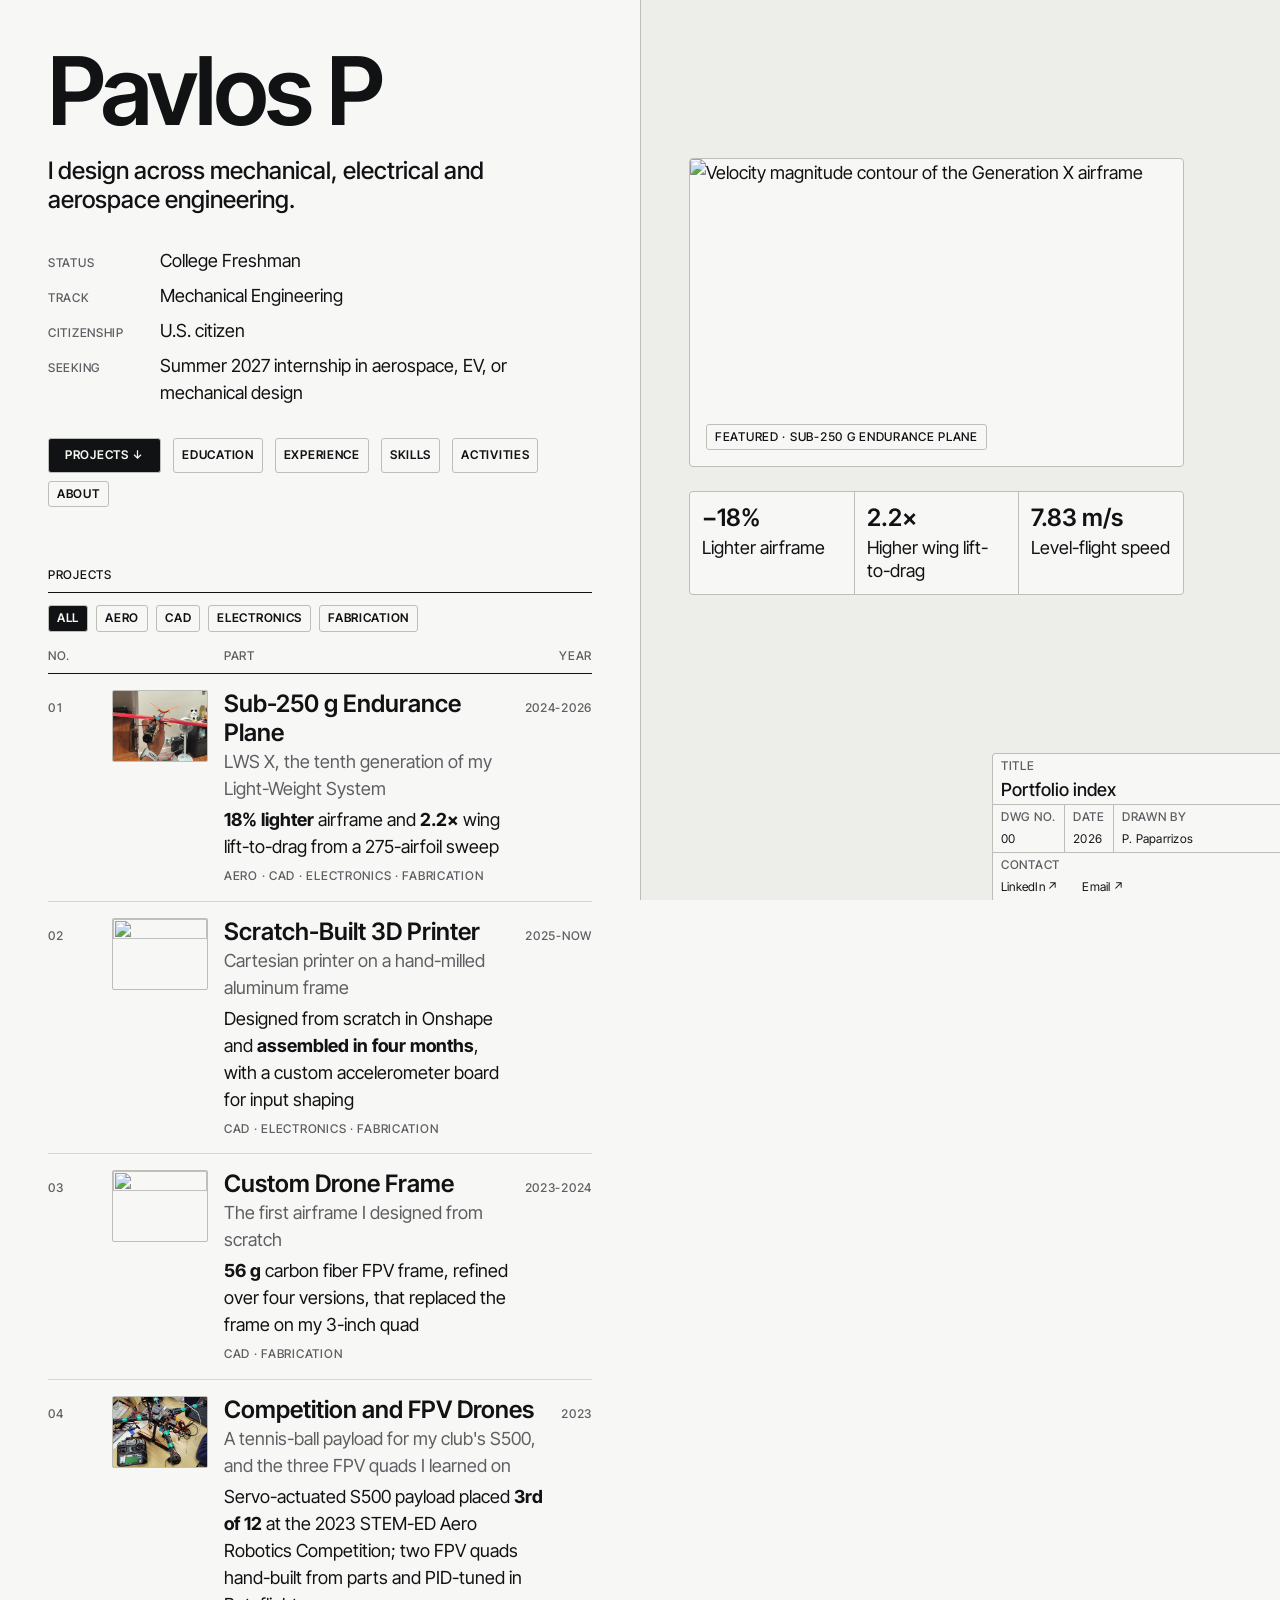
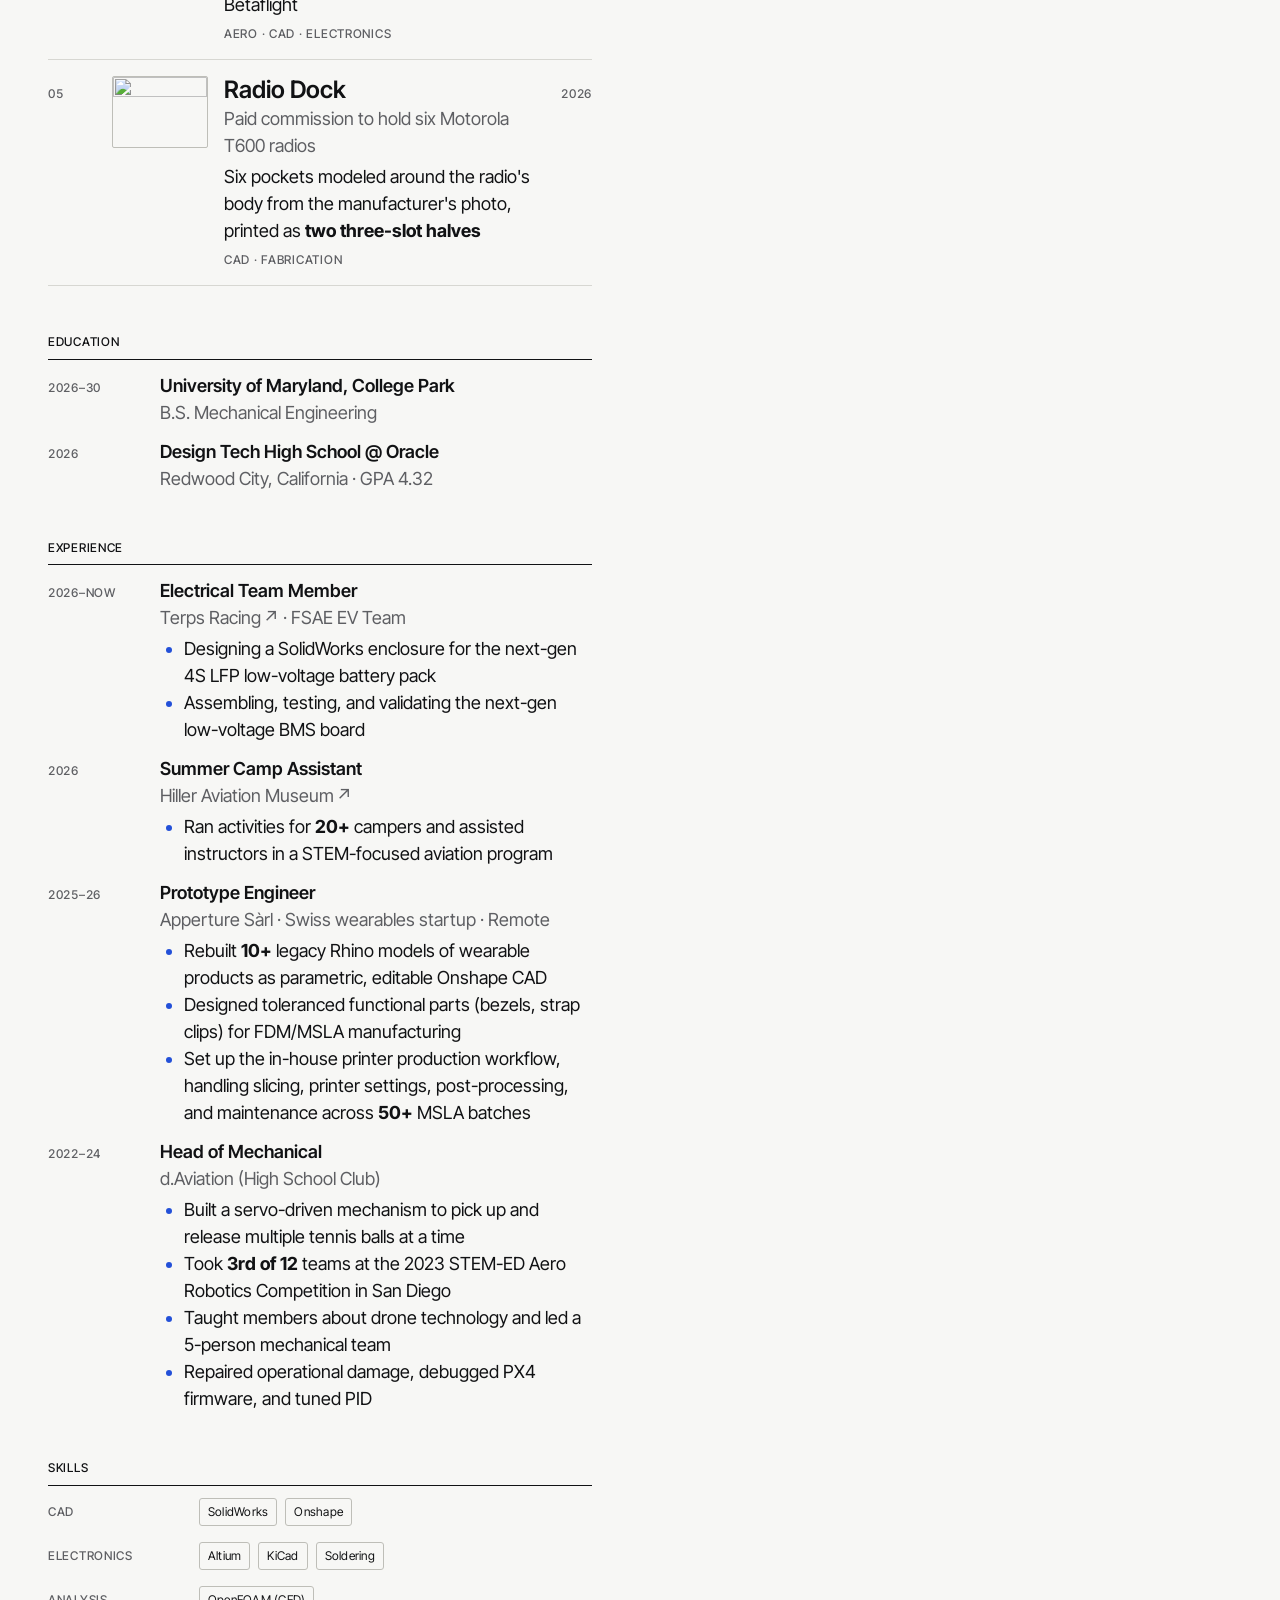
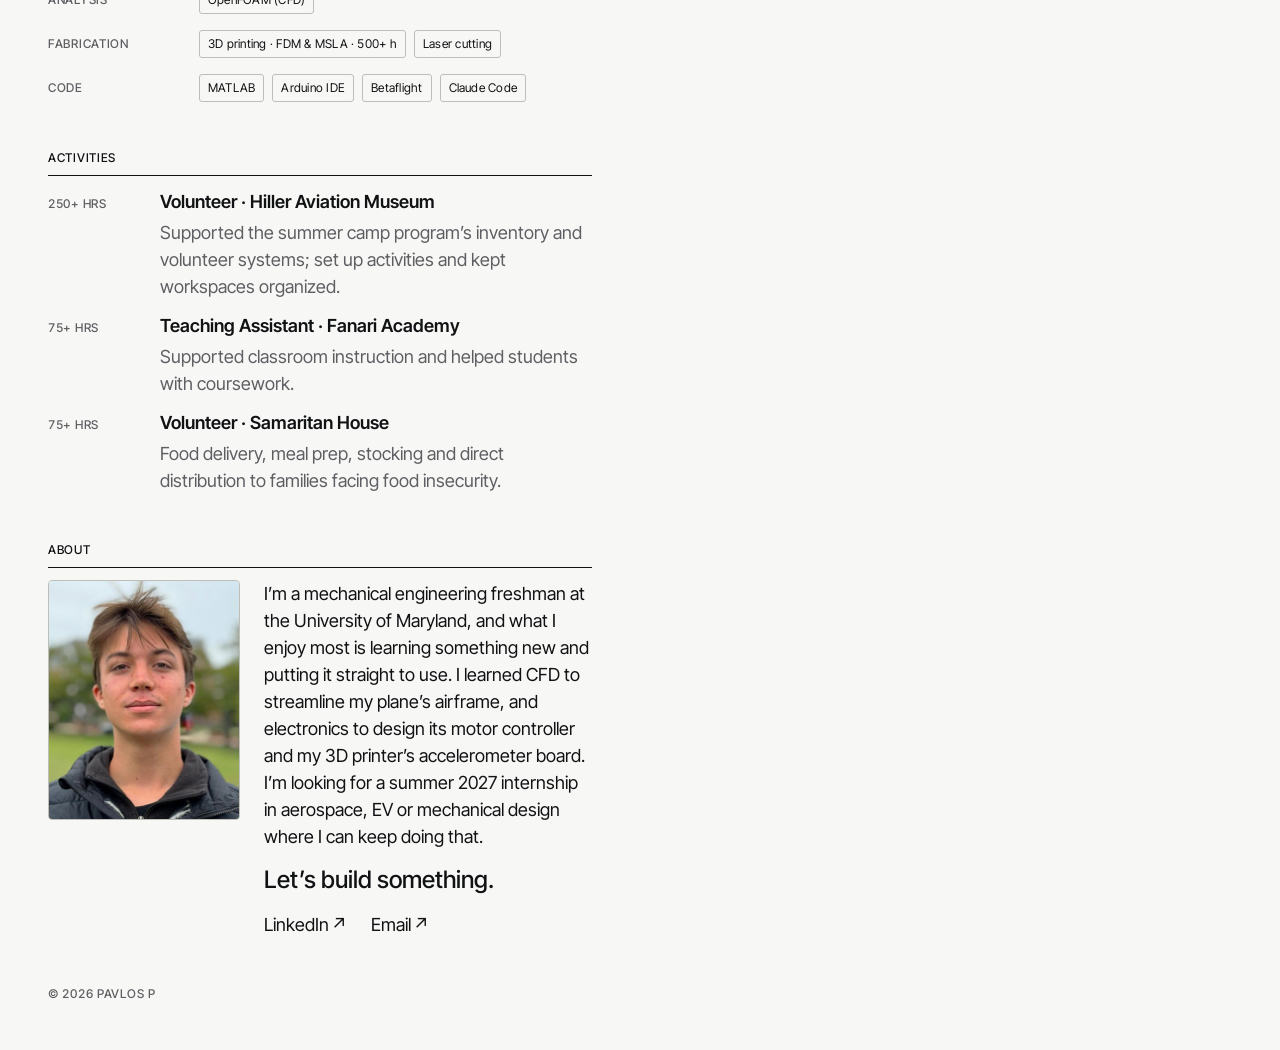
==== index.html @ 85962362 "Visual update" ====
﻿<!DOCTYPE html>
<html lang="en">
<head>
    <meta charset="UTF-8">
    <meta name="viewport" content="width=device-width, initial-scale=1.0">
    <title>Pavlos P</title>
    <meta name="description" content="Pavlos P, mechanical engineering student: I design across mechanical, electrical and aerospace engineering, from planes and drones to a 3D printer and the circuit boards that run them.">

    <link rel="preconnect" href="https://fonts.googleapis.com">
    <link rel="preconnect" href="https://fonts.gstatic.com" crossorigin>
    <link rel="stylesheet" href="https://fonts.googleapis.com/css2?family=Inter+Tight:ital,wght@0,400..700;1,400..700&display=swap">
    <link rel="stylesheet" href="style.css">
</head>
<body>
    <div id="home-view" class="sheet">
        <div class="sheet-left">
            <header class="intro">
                <h1 class="title title-display name">Pavlos P</h1>
                <p class="title title-md lede">I design across mechanical, electrical and aerospace engineering.</p>
                <dl class="kv bio">
                    <dt class="mono">Status</dt><dd>College Freshman</dd>
                    <dt class="mono">Track</dt><dd>Mechanical Engineering</dd>
                    <dt class="mono">Citizenship</dt><dd>U.S. citizen</dd>
                    <dt class="mono">Seeking</dt><dd>Summer 2027 internship in aerospace, EV, or mechanical design</dd>                </dl>
            </header>

            <nav class="jump" id="jump" aria-label="Résumé sections">
                <button type="button" class="bare mono chip chip-solid" data-jump="projects-head">Projects &darr;</button>
                <button type="button" class="bare mono chip" data-jump="education-head">Education</button>
                <button type="button" class="bare mono chip" data-jump="experience-head">Experience</button>
                <button type="button" class="bare mono chip" data-jump="skills-head">Skills</button>
                <button type="button" class="bare mono chip" data-jump="activities-head">Activities</button>
                <button type="button" class="bare mono chip" data-jump="about-head">About</button>
            </nav>

            <main class="index" aria-labelledby="projects-head">
                <h2 class="mono section-head" id="projects-head">Projects</h2>
                <div class="filter" id="project-filter" role="group" aria-label="Filter projects by discipline"></div>
                <div class="mono muted index-head" aria-hidden="true">
                    <span>No.</span><span></span><span>Part</span><span>Year</span>
                </div>
                <ol class="index-list" id="project-links-container"></ol>
            </main>

            <section aria-labelledby="education-head">
                <h2 class="mono section-head" id="education-head">Education</h2>
                <dl class="kv rows">
                    <div>
                        <dt class="mono">2026&ndash;30</dt>
                        <dd>
                            <span class="title upright entry-title">University of Maryland, College Park</span>
                            <span class="muted entry-meta">B.S. Mechanical Engineering</span>
                        </dd>
                    </div>
                    <div>
                        <dt class="mono">2026</dt>
                        <dd>
                            <span class="title upright entry-title">Design Tech High School @ Oracle</span>
                            <span class="muted entry-meta">Redwood City, California &middot; GPA 4.32</span>
                        </dd>
                    </div>
                </dl>
            </section>

            <section aria-labelledby="experience-head">
                <h2 class="mono section-head" id="experience-head">Experience</h2>
                <dl class="kv rows">
                    <div>
                        <dt class="mono">2026&ndash;Now</dt>
                        <dd>
                            <span class="title upright entry-title">Electrical Team Member</span>
                            <span class="muted entry-meta"><a class="link" href="https://racing.umd.edu/formula-ev" target="_blank" rel="noopener">Terps Racing</a> &middot; FSAE EV Team</span>
                            <ul class="marks entry-points">
                                <li>Designing a SolidWorks enclosure for the next-gen 4S LFP low-voltage battery pack</li>
                                <li>Assembling, testing, and validating the next-gen low-voltage BMS board</li>
                            </ul>
                        </dd>
                    </div>
                    <div>
                        <dt class="mono">2026</dt>
                        <dd>
                            <span class="title upright entry-title">Summer Camp Assistant</span>
                            <span class="muted entry-meta"><a class="link" href="https://www.hiller.org" target="_blank" rel="noopener">Hiller Aviation Museum</a></span>
                            <ul class="marks entry-points">
                                <li>Ran activities for <strong>20+</strong> campers and assisted instructors in a STEM-focused aviation program</li>
                            </ul>
                        </dd>
                    </div>
                    <div>
                        <dt class="mono">2025&ndash;26</dt>
                        <dd>
                            <span class="title upright entry-title">Prototype Engineer</span>
                            <span class="muted entry-meta">Apperture S&agrave;rl &middot; Swiss wearables startup &middot; Remote</span>
                            <ul class="marks entry-points">
                                <li>Rebuilt <strong>10+</strong> legacy Rhino models of wearable products as parametric, editable Onshape CAD</li>
                                <li>Designed toleranced functional parts (bezels, strap clips) for FDM/MSLA manufacturing</li>
                                <li>Set up the in-house printer production workflow, handling slicing, printer settings, post-processing, and maintenance across <strong>50+</strong> MSLA batches</li>
                            </ul>
                        </dd>
                    </div>
                    <div>
                        <dt class="mono">2022&ndash;24</dt>
                        <dd>
                            <span class="title upright entry-title">Head of Mechanical</span>
                            <span class="muted entry-meta">d.Aviation (High School Club)</span>
                            <ul class="marks entry-points">
                                <li>Built a servo-driven mechanism to pick up and release multiple tennis balls at a time</li>
                                <li>Took <strong>3rd of 12</strong> teams at the 2023 STEM-ED Aero Robotics Competition in San Diego</li>
                                <li>Taught members about drone technology and led a 5-person mechanical team</li>
                                <li>Repaired operational damage, debugged PX4 firmware, and tuned PID</li>
                            </ul>
                        </dd>
                    </div>
                </dl>
            </section>

            <section aria-labelledby="skills-head">
                <h2 class="mono section-head" id="skills-head">Skills</h2>
                <dl class="kv rows skills">
                    <div>
                        <dt class="mono">CAD</dt>
                        <dd><ul class="tags">
                            <li class="mono-data chip">SolidWorks</li>
                            <li class="mono-data chip">Onshape</li>
                        </ul></dd>
                    </div>
                    <div>
                        <dt class="mono">Electronics</dt>
                        <dd><ul class="tags">
                            <li class="mono-data chip">Altium</li>
                            <li class="mono-data chip">KiCad</li>
                            <li class="mono-data chip">Soldering</li>
                        </ul></dd>
                    </div>
                    <div>
                        <dt class="mono">Analysis</dt>
                        <dd><ul class="tags">
                            <li class="mono-data chip">OpenFOAM (CFD)</li>
                        </ul></dd>
                    </div>
                    <div>
                        <dt class="mono">Fabrication</dt>
                        <dd><ul class="tags">
                            <li class="mono-data chip">3D printing &middot; FDM &amp; MSLA &middot; 500+ h</li>
                            <li class="mono-data chip">Laser cutting</li>
                        </ul></dd>
                    </div>
                    <div>
                        <dt class="mono">Code</dt>
                        <dd><ul class="tags">
                            <li class="mono-data chip">MATLAB</li>
                            <li class="mono-data chip">Arduino IDE</li>
                            <li class="mono-data chip">Betaflight</li>
                            <li class="mono-data chip">Claude Code</li>
                        </ul></dd>
                    </div>
                </dl>
            </section>

            <section aria-labelledby="activities-head">
                <h2 class="mono section-head" id="activities-head">Activities</h2>
                <dl class="kv rows">
                    <div>
                        <dt class="mono">250+ hrs</dt>
                        <dd>
                            <span class="title upright entry-title">Volunteer &middot; Hiller Aviation Museum</span>
                            <span class="muted entry-desc">Supported the summer camp program&rsquo;s inventory and volunteer systems; set up activities and kept workspaces organized.</span>
                        </dd>
                    </div>
                    <div>
                        <dt class="mono">75+ hrs</dt>
                        <dd>
                            <span class="title upright entry-title">Teaching Assistant &middot; Fanari Academy</span>
                            <span class="muted entry-desc">Supported classroom instruction and helped students with coursework.</span>
                        </dd>
                    </div>
                    <div>
                        <dt class="mono">75+ hrs</dt>
                        <dd>
                            <span class="title upright entry-title">Volunteer &middot; Samaritan House</span>
                            <span class="muted entry-desc">Food delivery, meal prep, stocking and direct distribution to families facing food insecurity.</span>
                        </dd>
                    </div>
                </dl>
            </section>

            <section class="about" aria-labelledby="about-head">
                <h2 class="mono section-head" id="about-head">About</h2>
                <div class="about-body">
                    <img class="headshot" src="web/headshot.jpg" width="384" height="480" loading="lazy" alt="Portrait of Pavlos P">
                    <div>
                        <p>I&rsquo;m a mechanical engineering freshman at the University of Maryland, and what I enjoy most is learning something new and putting it straight to use. I learned CFD to streamline my plane&rsquo;s airframe, and electronics to design its motor controller and my 3D printer&rsquo;s accelerometer board. I&rsquo;m looking for a summer 2027 internship in aerospace, EV or mechanical design where I can keep doing that.</p>
                        <p class="title title-md">Let&rsquo;s build something.</p>
                        <p class="contact-links"></p>
                    </div>
                </div>
            </section>

            <p class="mono muted colophon">&copy; 2026 Pavlos P</p>
        </div>

        <section class="panel tint" aria-label="Project preview">
            <div class="panel-stage">
                <div class="frame-wrap" id="frame-wrap">
                    <span class="dim dim-x" aria-hidden="true"><i class="dim-line"></i><span class="dim-label" id="dim-w"></span></span>
                    <span class="dim dim-y" aria-hidden="true"><i class="dim-line"></i><span class="dim-label" id="dim-h"></span></span>
                    <div class="frame" id="frame">
                        <!-- Filled by script.js: the featured part when idle, the hovered part while previewing.
                             A part with an image fills the link; one without gets the excerpt card; a video covers both. -->
                        <a class="frame-note frame-featured">
                            <img alt="">
                            <span class="mono chip cue frame-caption"></span>
                        </a>
                        <div class="frame-card" id="frame-card" hidden>
                            <p class="mono muted frame-label" id="card-meta"></p>
                            <p class="title title-lg upright card-title" id="card-title"></p>
                            <div class="card-body" id="card-body"></div>
                        </div>
                        <video id="featured-video" muted loop playsinline></video>
                    </div>
                </div>
                <ul class="cells results panel-results" id="panel-results" aria-label="Key results" hidden></ul>
            </div>

            <div class="cells title-block">
                <div class="stat tb-cell tb-wide">
                    <span class="mono muted">Title</span>
                    <span class="title tb-title" id="tb-title" aria-live="polite">Portfolio index</span>
                </div>
                <div class="stat tb-cell"><span class="mono muted">Dwg no.</span><span class="mono-data tb-value" id="tb-no">00</span></div>
                <div class="stat tb-cell"><span class="mono muted">Date</span><span class="mono-data tb-value" id="tb-date">2026</span></div>
                <div class="stat tb-cell"><span class="mono muted">Drawn by</span><span class="mono-data tb-value">P. Paparrizos</span></div>
                <div class="stat tb-cell tb-wide"><span class="mono muted">Contact</span><span class="mono-data tb-value contact-links"></span></div>
            </div>
        </section>
    </div>

    <div id="project-view" class="project" hidden>
        <header class="project-bar mono">
            <a href="#" class="link">&larr; Index</a>
            <span>Pavlos P &middot; Dwg <span id="project-no">00</span></span>
        </header>

        <main>
            <header class="project-head">
                <h2 class="title title-display project-title" id="project-title">Project Title</h2>
                <p class="title title-md muted project-subtitle" id="project-subtitle" hidden></p>
            </header>
            <div class="project-grid">
                <dl class="kv summary" id="project-summary" aria-label="Summary"></dl>
                <div class="project-content">
                    <ul class="cells results" id="project-results" aria-label="Key results" hidden></ul>
                    <figure class="project-figure" id="project-figure" hidden>
                        <div class="frame project-frame">
                            <video id="project-video" muted loop playsinline controls></video>
                            <img id="project-image" alt="" hidden>
                        </div>
                        <figcaption class="mono muted" id="project-caption"></figcaption>
                    </figure>
                    <section class="spec-sheet" id="project-specs" aria-labelledby="specs-head" hidden>
                        <h3 class="mono section-head" id="specs-head"></h3>
                        <div class="cells spec-groups"></div>
                    </section>
                    <div class="prose" id="project-description-container"></div>
                </div>
            </div>
        </main>

        <footer class="project-foot mono muted">
            <span>&copy; 2026 Pavlos P</span>
            <span class="foot-cta">
                <span>Hiring for summer 2027? Get in touch</span>
                <span class="contact-links"></span>
            </span>
        </footer>
    </div>

    <script src="script.js"></script>
</body>
</html>
---- style.css ----
/* Studio sheet: light gray paper, near-black ink, gray hairlines, one cobalt accent, one sans family. */
:root {
    --paper: #F7F7F5;
    --paper-2: #EDEDEA;
    --ink: #111214;
    --ink-2: #5E5F63;
    --rule: #D7D7D2;
    /* Hairline for box edges and the rules between cells; section heads keep an ink rule (--line-strong) */
    --edge: #BEBEB8;
    /* Cobalt, dark enough for 12px text: 6.1:1 on --paper, 5.6:1 on --paper-2 */
    --accent: #2350D8;

    /* Text and titles; labels, data, buttons and chart text use the same family in the label voice */
    --font: "Inter Tight", system-ui, sans-serif;
    --font-label: "Inter Tight", system-ui, sans-serif;

    --t-12: 12px;
    --t-18: 18px;
    --t-24: 24px;
    --t-40: 40px;
    --t-display: clamp(56px, 7.4vw, 112px);

    --s-1: 4px;
    --s-2: 8px;
    --s-3: 12px;
    --s-4: 16px;
    --s-5: 24px;
    --s-6: 32px;
    --s-7: 48px;
    --s-8: 96px;

    --line: 1px solid var(--edge);
    --line-strong: 1px solid var(--ink);
    --line-soft: 1px solid var(--rule);
    /* Corner rounding: boxes (frames, plates, ruled cell groups) and small parts (thumbnails, tooltips, focus rings) */
    --radius: 4px;
    --radius-sm: 2px;
    /* Chips (buttons, filters, skill tags): between the two, so they read as buttons */
    --radius-chip: 3px;
    --article: 960px;

    --dur: 110ms;
    --dur-slow: 200ms;
    --ease: cubic-bezier(0.2, 0.7, 0.2, 1);
}

*, *::before, *::after { box-sizing: border-box; }

[hidden] { display: none !important; }

html { background: var(--paper); }

body {
    margin: 0;
    background: var(--paper);
    color: var(--ink);
    font-family: var(--font);
    font-size: var(--t-18);
    line-height: 1.5;
    font-optical-sizing: auto;
    -webkit-font-smoothing: antialiased;
}

a { color: inherit; text-decoration: none; }

:focus-visible {
    outline: 2px solid var(--accent);
    outline-offset: var(--s-1);
    border-radius: var(--radius-sm);
}

/* ---------- Primitives: every component composes these ---------- */

/* Button with no chrome of its own; first, so the voices and .chip below override its resets */
.bare {
    margin: 0;
    padding: 0;
    border: 0;
    background: none;
    color: inherit;
    font: inherit;
    letter-spacing: inherit;
    text-align: left;
    cursor: pointer;
}

/* Text voices: labels (uppercase), data (case kept for units like mm, mAh, ρ), titles. ".mono" names the label voice, not a monospace font */
.mono {
    font-family: var(--font-label);
    font-size: var(--t-12);
    font-weight: 500;
    letter-spacing: 0.06em;
    text-transform: uppercase;
    line-height: 1.4;
}

.mono-data {
    font-family: var(--font-label);
    font-size: var(--t-12);
    letter-spacing: 0.02em;
}

/* Sans figures default to proportional: keep numbers in stat cells and tables aligned */
.mono, .mono-data { font-variant-numeric: tabular-nums; }

.muted { color: var(--ink-2); }

.title {
    font-family: var(--font);
    font-size: var(--t-18);
    font-weight: 500;
}

.title-md { font-size: var(--t-24); line-height: 1.2; }
.title-lg { font-size: var(--t-40); line-height: 1; letter-spacing: -0.02em; }
.title-display { font-size: var(--t-display); font-weight: 600; line-height: 0.9; letter-spacing: -0.03em; }

/* Semibold: titles that are scanned (entries, parts, cards, figures) rather than displayed */
.upright { font-style: normal; font-weight: 600; }

/* Semibold: section headings inside an article */
.subhead {
    font-family: var(--font);
    font-size: var(--t-24);
    font-weight: 600;
    line-height: 1.2;
    letter-spacing: -0.01em;
}

/* Hover underline in the accent; on a link itself or a title inside a clickable row */
.link {
    text-decoration: underline transparent;
    text-decoration-thickness: 0.08em;
    text-underline-offset: 0.25em;
    transition: text-decoration-color var(--dur) var(--ease);
}

.link:is(:hover, :focus-visible),
:is(a, button):is(:hover, :focus-visible) .link { text-decoration-color: var(--accent); }

/* Text links that leave the page (sites, email, files) get a diagonal arrow, hidden from screen readers */
a.link:not([href^="#"])::after { content: "\2009\2197"; content: "\2009\2197" / ""; }

/* Hover cue in the accent for small labels (part numbers, contents numbers); same triggers as .link */
.cue { transition: color var(--dur) var(--ease); }

.cue:is(:hover, :focus-visible),
:is(a, button):is(:hover, :focus-visible) .cue { color: var(--accent); }

/* Bulleted list with accent markers */
.marks { margin: 0; padding-left: var(--s-5); }
.marks li::marker { color: var(--accent); }

/* Ruled paper label; as a toggle button, pressed is inked in */
.chip {
    padding: var(--s-1) var(--s-2);
    border: var(--line);
    border-radius: var(--radius-chip);
    background: var(--paper);
    transition: color var(--dur) var(--ease), background-color var(--dur) var(--ease), border-color var(--dur) var(--ease);
}

.chip[aria-pressed="true"] { background: var(--ink); color: var(--paper); }

/* Buttons (jump nav, filter chips) a step heavier than the labels */
button.chip { font-weight: 600; }

/* Label/value list; optional <div> rows span both columns via subgrid */
.kv {
    display: grid;
    grid-template-columns: var(--kv-label, var(--s-8)) 1fr;
    gap: var(--kv-gap, var(--s-2)) var(--s-4);
    align-items: baseline;
    margin: 0;
}

.kv > div {
    grid-column: 1 / -1;
    display: grid;
    grid-template-columns: subgrid;
    align-items: baseline;
}

.kv dt { color: var(--ink-2); }
.kv dd { margin: 0; }

/* Ruled cells: the 1px gaps over the --edge background draw the internal rules. The outer edge is a real border,
   so it follows the rounded corners; the clip keeps the square cells inside it */
.cells {
    gap: 1px;
    /* Zero padding also clears the browser's list indent on <ul class="cells">, which would show as ink */
    padding: 0;
    border: var(--line);
    border-radius: var(--radius);
    overflow: hidden;
    background: var(--edge);
}

.cells > * { background: var(--paper); }

/* Stat cell: label and value stacked, usually inside .cells */
.stat {
    display: flex;
    flex-direction: column;
    gap: var(--s-1);
    min-width: 0;
    padding: var(--s-2) var(--s-3);
}

/* Tinted box: the panel, figure plates and empty thumbnails */
.tint { background-color: var(--paper-2); }

.section-head {
    margin: 0 0 var(--s-3);
    padding-bottom: var(--s-2);
    border-bottom: var(--line-strong);
}

/* Collapsible depth (<details>): a label-voice summary with an accent +/− marker, the body indented under it */
.fold { margin: 0 0 var(--s-5); border-top: var(--line-soft); border-bottom: var(--line-soft); }

.fold > summary {
    display: flex;
    gap: var(--s-3);
    align-items: baseline;
    padding: var(--s-2) 0;
    list-style: none;
    cursor: pointer;
}

.fold > summary::-webkit-details-marker { display: none; }

.fold > summary::before {
    content: "+";
    content: "+" / "";
    width: 1ch;
    color: var(--accent);
}

.fold[open] > summary::before { content: "\2212"; content: "\2212" / ""; }

.fold-body { padding: var(--s-2) 0 var(--s-1) var(--s-5); }
.fold-body > :last-child { margin-bottom: var(--s-3); }

/* ---------- Home: left column ---------- */
.sheet-left {
    width: 50%;
    min-height: 100vh;
    padding: var(--s-7);
    display: flex;
    flex-direction: column;
    gap: var(--s-7);
}

.name { margin: 0; }

.lede { margin: var(--s-5) 0 0; }

.bio { margin: var(--s-6) 0 0; }

/* Section nav: a jump button per résumé section (Projects inked). It sits under the hero, then sticks to the
   top of the left column while the résumé scrolls, bleeding to the column edges so text passes under it.
   script.js marks the section being read (aria-current) and adds .is-stuck for the rule under it */
.jump {
    position: sticky;
    top: 0;
    z-index: 10;
    display: flex;
    flex-wrap: wrap;
    gap: var(--s-2) var(--s-3);
    /* The column's flex gap is --s-7; the nav sits --s-6 under the bio, less its own top padding */
    margin: calc(var(--s-6) - var(--s-7) - var(--s-3)) calc(-1 * var(--s-7)) 0;
    padding: var(--s-3) var(--s-7);
    background: var(--paper);
    transition: box-shadow var(--dur) var(--ease);
}

.jump.is-stuck { box-shadow: 0 1px 0 var(--edge); }

/* Section headings land below the stuck nav (--jump-h is its measured height) */
.sheet-left .section-head { scroll-margin-top: calc(var(--jump-h, 0px) + var(--s-4)); }

.jump .chip[aria-current="true"]:not(.chip-solid) { border-color: var(--accent); color: var(--accent); }
.jump .chip-solid[aria-current="true"] { border-color: var(--accent); background: var(--accent); }

.chip-solid { padding: var(--s-2) var(--s-4); background: var(--ink); color: var(--paper); }
.chip-solid:is(:hover, :focus-visible) { border-color: var(--accent); background: var(--accent); }

/* Closing section: portrait beside the intro, the sign-off and contact links */
.about-body {
    display: grid;
    grid-template-columns: var(--portrait-w) 1fr;
    gap: var(--s-5);
    align-items: start;
    --portrait-w: calc(2 * var(--s-8));
}

/* Pre-cropped 4:5 at 2x (web/headshot.jpg), so the browser never shrinks the full-size original */
.headshot {
    width: 100%;
    height: auto;
    aspect-ratio: 4 / 5;
    border: var(--line);
    border-radius: var(--radius);
}

.about p { margin: 0 0 var(--s-4); }
.about p:last-child { margin-bottom: 0; }

/* Resume rows: spacing lives inside each row so hover targets touch, with no dead gap between entries */
.rows { row-gap: 0; }
.rows > div + div { padding-top: var(--s-3); }

.entry-title,
.entry-meta { display: block; }
.entry-desc { display: block; margin-top: var(--s-1); }

.entry-points { margin-top: var(--s-1); }

/* Skill chips: each skill is its own ruled label, so multi-word skills never run together */
.tags {
    display: flex;
    flex-wrap: wrap;
    gap: var(--s-2);
    margin: 0;
    padding: 0;
    list-style: none;
}

/* A wider label column clears "Electronics" and "Fabrication"; rows get extra air for the taller chips */
.skills { --kv-label: 7.5em; }
.skills > div + div { padding-top: var(--s-4); }

/* Discipline filter: chip toggles above the index */
.filter {
    display: flex;
    flex-wrap: wrap;
    gap: var(--s-2);
    margin-bottom: var(--s-4);
}

.filter .chip:is(:hover, :focus-visible):not([aria-pressed="true"]),
.jump .chip:is(:hover, :focus-visible):not(.chip-solid) { color: var(--accent); }

/* Index rows: number, thumbnail, title over outcome over tags, year */
.index-head,
.part {
    display: grid;
    grid-template-columns: var(--s-7) var(--thumb-w) 1fr auto;
    gap: var(--s-4);
    align-items: baseline;
    --thumb-w: 96px;
}

.index-head { padding-bottom: var(--s-2); border-bottom: var(--line-strong); }

.index-list { list-style: none; margin: 0; padding: 0; }
.index-list > li { border-bottom: var(--line-soft); }

/* Rows bleed sideways so the rounded hover tint and focus ring clear the text; the rule under each stays square */
.part {
    margin-inline: calc(-1 * var(--s-2));
    padding: var(--s-4) var(--s-2);
    border-radius: var(--radius-sm);
    transition: background-color var(--dur) var(--ease);
}

.part:is(:hover, :focus-visible) { background: var(--paper-2); }
.part:focus-visible { outline-offset: -2px; }

.part-thumb {
    align-self: start;
    width: 100%;
    height: auto;
    aspect-ratio: 4 / 3;
    border: var(--line);
    border-radius: var(--radius-sm);
    object-fit: cover;
}

.part-outcome { display: block; margin-top: var(--s-1); }
.part-tags { display: block; margin-top: var(--s-2); }

.colophon { margin: auto 0 0; }

/* ---------- Home: featured-part panel ---------- */
.panel {
    position: fixed;
    top: 0;
    right: 0;
    width: 50%;
    height: 100vh;
    display: flex;
    flex-direction: column;
    border-left: var(--line);
}

/* The frame and its results row share one width, budgeted so both fit above the title block */
.panel-stage {
    --frame-w: min(100%, calc((100vh - 380px) * 1.6));
    flex: 1;
    min-height: 0;
    display: flex;
    flex-direction: column;
    align-items: center;
    justify-content: center;
    gap: var(--s-5);
    padding: var(--s-7) var(--s-8) var(--s-7) var(--s-7);
}

.frame-wrap {
    position: relative;
    width: var(--frame-w);
}

.results.panel-results { width: var(--frame-w); margin: 0; }

.frame {
    position: relative;
    aspect-ratio: 16 / 10;
    display: grid;
    place-items: center;
    overflow: hidden;
    border: var(--line);
    border-radius: var(--radius);
    background: var(--paper);
}

.frame video {
    position: absolute;
    inset: 0;
    width: 100%;
    height: 100%;
    object-fit: cover;
    opacity: 0;
    transition: opacity var(--dur-slow) var(--ease);
}

.frame video.visible { opacity: 1; }

.frame-label,
.frame-caption { margin: 0; }

/* Idle state: the featured project. Preview state: video or spec card. */
.frame-note,
.frame-card {
    position: absolute;
    inset: 0;
    display: flex;
    flex-direction: column;
    gap: var(--s-4);
    padding: var(--s-6);
}

.frame-note { transition: opacity var(--dur) var(--ease); }
.frame.has-preview .frame-note { opacity: 0; }

.frame-note .frame-caption { margin-top: auto; }

/* Featured photo fills the frame; its caption is a ruled paper label */
.frame-featured { padding: var(--s-4); }

.frame-featured img {
    position: absolute;
    inset: 0;
    width: 100%;
    height: 100%;
    object-fit: cover;
}

.frame-featured .frame-caption { position: relative; align-self: flex-start; }

/* The frame clips overflow, so the focus ring sits inside it */
.frame-featured:focus-visible { outline-offset: calc(-1 * var(--s-1)); }

.card-title { margin: 0; }

.card-body { max-width: 52ch; }
.card-body .frame-label { margin-bottom: var(--s-2); }

.card-excerpt {
    margin: 0;
    display: -webkit-box;
    -webkit-box-orient: vertical;
    -webkit-line-clamp: 3;
    line-clamp: 3;
    overflow: hidden;
}

/* Dimension lines: drawn around the frame while a part is selected */
.dim {
    position: absolute;
    color: var(--accent);
    pointer-events: none;
    opacity: 0;
    transition: opacity var(--dur) var(--ease);
}

.dim-x { left: 0; right: 0; top: calc(-1 * var(--s-6)); height: var(--s-4); border-inline: 1px solid currentColor; }
.dim-y { top: 0; bottom: 0; right: calc(-1 * var(--s-6)); width: var(--s-4); border-block: 1px solid currentColor; }

.dim-line {
    position: absolute;
    background: currentColor;
    transition: transform var(--dur-slow) var(--ease);
}

.dim-x .dim-line { left: 0; right: 0; top: 50%; height: 1px; transform: scaleX(0); }
.dim-y .dim-line { top: 0; bottom: 0; left: 50%; width: 1px; transform: scaleY(0); }

.dim-line::before,
.dim-line::after {
    content: "";
    position: absolute;
    width: var(--s-2);
    height: var(--s-2);
    background: currentColor;
}

.dim-x .dim-line::before { left: 0; top: calc(-1 * var(--s-1)); clip-path: polygon(0 50%, 100% 0, 100% 100%); }
.dim-x .dim-line::after { right: 0; top: calc(-1 * var(--s-1)); clip-path: polygon(0 0, 100% 50%, 0 100%); }
.dim-y .dim-line::before { top: 0; left: calc(-1 * var(--s-1)); clip-path: polygon(50% 0, 100% 100%, 0 100%); }
.dim-y .dim-line::after { bottom: 0; left: calc(-1 * var(--s-1)); clip-path: polygon(0 0, 100% 0, 50% 100%); }

.dim-label {
    position: absolute;
    top: 50%;
    left: 50%;
    transform: translate(-50%, -50%);
    padding: 0 var(--s-2);
    background: var(--paper-2);
    font-family: var(--font-label);
    font-size: var(--t-12);
    letter-spacing: 0.08em;
    line-height: 1;
}

.dim-y .dim-label { writing-mode: vertical-rl; padding: var(--s-2) 0; }

.frame-wrap.is-active .dim { opacity: 1; }
.frame-wrap.is-active .dim-line { transform: none; }

/* Title block: ruled cells, flush against the panel's own border, so only the free corner is rounded */
.title-block {
    align-self: flex-end;
    width: min(100%, 288px);
    display: grid;
    grid-template-columns: auto auto 1fr;
    border-width: 1px 0 0 1px;
    border-radius: var(--radius) 0 0 0;
    /* No clip: the contact links' focus rings must show; the first cell rounds itself instead */
    overflow: visible;
}

.title-block > :first-child { border-top-left-radius: calc(var(--radius) - 1px); }

.tb-cell { padding: var(--s-1) var(--s-2); }

.tb-wide { grid-column: span 3; }

.tb-value { white-space: nowrap; }

.tb-title { line-height: 1.2; }

.contact-links { display: flex; gap: var(--s-5); }

/* ---------- Project view: one centered article column ---------- */
.project {
    min-height: 100vh;
    display: flex;
    flex-direction: column;
    padding: 0 var(--s-7);
}

.project > * {
    width: min(100%, var(--article));
    margin-inline: auto;
}

.project-bar,
.project-foot {
    display: flex;
    justify-content: space-between;
    gap: var(--s-4);
    padding: var(--s-5) 0;
}

.project-bar { border-bottom: var(--line); }
.project-foot { flex-wrap: wrap; margin-top: auto; border-top: var(--line); }
.project-foot .contact-links { color: var(--ink); }
.foot-cta { display: flex; flex-wrap: wrap; gap: var(--s-2) var(--s-5); }

.project-head {
    padding: var(--s-8) 0 var(--s-7);
    border-bottom: var(--line-soft);
}

.project-title { margin: 0; }
.project-subtitle { margin: var(--s-4) 0 0; }

.project-grid {
    display: grid;
    gap: var(--s-6);
    padding: var(--s-7) 0 var(--s-8);
}

/* Summary: the 15-second read (problem, role, timeline, tools) above the key results */
.summary { --kv-label: 7.5em; }

/* Key results: ruled cells, value over a plain-language label over the mono detail */
.results {
    display: flex;
    flex-wrap: wrap;
    margin: 0 0 var(--s-7);
    list-style: none;
}

.results li { flex: 1 1 140px; padding: var(--s-3); }

.result-label { line-height: 1.25; }

.project-figure { margin: 0 0 var(--s-7); }
.project-figure figcaption { margin-top: var(--s-2); }
.project-frame video { opacity: 1; }
.project-frame img { position: absolute; inset: 0; width: 100%; height: 100%; object-fit: contain; }

.prose { max-width: 62ch; margin-inline: auto; }

.prose p { margin: 0 0 var(--s-5); line-height: 1.6; }
.prose .subhead { margin: var(--s-7) 0 var(--s-3); scroll-margin-top: var(--s-5); }

/* Section number sits above the heading, matching the contents list */
.subhead-no { display: block; margin-bottom: var(--s-1); }

/* Scannable lists: accent markers (.marks), small-caps <strong> labels lead each item */
.prose-list { margin-bottom: var(--s-5); }
.prose-list li + li { margin-top: var(--s-2); }

/* Contents: numbered section buttons in two columns */
.toc { margin: var(--s-6) 0 0; }

.toc-list {
    columns: 2;
    column-gap: var(--s-6);
    margin: 0;
    padding: 0;
    list-style: none;
}

.toc-list li { break-inside: avoid; }

.toc-item {
    display: flex;
    gap: var(--s-3);
    align-items: baseline;
    width: 100%;
    padding: var(--s-1) 0;
}

/* Next part: closes the article and keeps the reader going */
.next-part {
    display: flex;
    flex-direction: column;
    gap: var(--s-1);
    margin-top: var(--s-7);
    padding-top: var(--s-3);
    border-top: var(--line);
}

/* Links inside running text and captions keep their underline, or they read as plain words */
.prose :is(p, figcaption) .link { color: var(--accent); text-decoration-color: currentColor; }

.prose strong {
    font-weight: 600;
    font-variant-caps: all-small-caps;
    letter-spacing: 0.04em;
}

/* ---------- Project spec sheet: title-block cells ---------- */
.spec-sheet { margin-bottom: var(--s-7); }

.spec-groups { display: flex; flex-wrap: wrap; }

/* Growing cells always fill each row, so no ink shows through */
.spec-group {
    flex: 1 1 240px;
    padding: var(--s-3) var(--s-4) var(--s-4);
}

.spec-group-head { margin: 0 0 var(--s-2); color: var(--accent); }

.spec-rows { --kv-label: auto; --kv-gap: var(--s-1); }
.spec-rows dd { text-align: right; }

/* ---------- Project figures ---------- */
.fig { margin: var(--s-6) 0 var(--s-7); }
.fig-plate { border: var(--line); border-radius: var(--radius); padding: var(--s-5); }
.fig figcaption { margin-top: var(--s-2); }

/* Airfoil overlay (SVG units are millimeters) */
.af-plot { display: block; width: 100%; height: auto; overflow: visible; }
.af-plot path { fill: none; stroke-width: 0.45; stroke-linejoin: round; }
.af-curr { stroke: var(--accent); }
.af-prev { stroke: var(--ink-2); stroke-dasharray: 1.6 1; }
.af-chord { stroke: var(--rule); stroke-width: 0.25; stroke-dasharray: 1 1; }
.af-tick { stroke: var(--ink); stroke-width: 0.2; }

.af-scale {
    display: flex;
    justify-content: space-between;
    margin-top: var(--s-1);
}

.fig-legend {
    display: grid;
    gap: var(--s-2);
    margin: var(--s-5) 0 0;
    padding: 0;
    list-style: none;
}

.fig-legend li {
    display: flex;
    flex-wrap: wrap;
    align-items: baseline;
    gap: 0 var(--s-3);
}

.swatch {
    width: var(--s-5);
    align-self: center;
    border-top: 2px solid var(--accent);
}

.swatch-dash { border-top: 2px dashed var(--ink-2); }

/* Section polars: E205 is the gray baseline (dashed), I.S.A. 960 the accent current design */
/* Plain paper behind the charts, not the plate tint */
.fig-plate.polars { background: var(--paper); }

/* Photos and renders fill the plate edge to edge, clipped to its corners (chart plates don't clip: their tooltips overflow) */
.fig-plate.photo { padding: 0; overflow: hidden; background: var(--paper); }
.fig-img { display: block; width: 100%; height: auto; cursor: zoom-in; }
video.fig-img { cursor: auto; }

/* Media rows: ink gutters between items, like .cells; --aspect (summed width/height, set by script.js)
   caps the row at about 560px tall, so a lone portrait doesn't fill the column */
.fig-media { display: grid; gap: 1px; background: var(--ink); }
.fig.has-media { max-width: calc(560px * var(--aspect)); margin-inline: auto; }

.fig-legend-row { display: flex; flex-wrap: wrap; gap: var(--s-2) var(--s-6); margin: 0 0 var(--s-4); }

.polar-charts { display: grid; gap: var(--s-6); }

.polar-title { margin: 0 0 var(--s-2); }

.polar-plot { position: relative; }

.polar-svg {
    display: block;
    width: 100%;
    overflow: visible;
    touch-action: pan-y;
    font-family: var(--font-label);
    font-size: var(--t-12);
}

.polar-grid { stroke: var(--rule); stroke-width: 1; }
.polar-zero,
.polar-axis { stroke: var(--ink-2); stroke-width: 1; }
.polar-tick { fill: var(--ink-2); }
.polar-label { fill: var(--ink); }

.polar-line { fill: none; stroke-width: 2; stroke-linejoin: round; stroke-linecap: round; }
.polar-line.polar-curr { stroke: var(--accent); }
.polar-line.polar-prev { stroke: var(--ink-2); stroke-dasharray: 6 4; }

.polar-cross { stroke: var(--ink-2); stroke-width: 1; stroke-dasharray: 2 3; }
.polar-hover circle { stroke: var(--paper); stroke-width: 2; }
.polar-hover .polar-curr { fill: var(--accent); }
.polar-hover .polar-prev { fill: var(--ink-2); }
.polar-hit { fill: transparent; pointer-events: all; cursor: crosshair; }

.polar-tip {
    position: absolute;
    z-index: 1;
    max-width: 260px;
    padding: var(--s-2) var(--s-3);
    border: var(--line);
    border-radius: var(--radius-sm);
    background: var(--paper);
    line-height: 1.5;
    pointer-events: none;
}

.polar-tip p { margin: 0; }
.polar-tip p + p { margin-top: var(--s-1); }
.polar-tip-name { display: block; }

.polar-table {
    width: 100%;
    margin-top: var(--s-6);
    border-collapse: collapse;
}

.polar-table th,
.polar-table td { padding: var(--s-2) var(--s-2) var(--s-2) 0; text-align: left; border-bottom: var(--line-soft); }
.polar-table thead th { font-weight: 400; border-bottom: var(--line); }

/* Airfoil sweep scatter: gray field, the chosen foil in the accent */
.sweep-dot { fill: var(--ink-2); fill-opacity: 0.4; }
.sweep-pick { fill: var(--accent); stroke: var(--paper); stroke-width: 2; }
.sweep-hover { fill: none; stroke: var(--ink); stroke-width: 1.5; }
.sweep-min { stroke: var(--accent); stroke-width: 1; stroke-dasharray: 4 3; }

/* Generation timeline: numbered step rows */
.pipe-head { margin: 0 0 var(--s-2); color: var(--accent); }

.pipe-steps { margin: 0; padding: 0; list-style: none; }

.pipe-steps li {
    display: grid;
    grid-template-columns: var(--s-5) 1fr auto;
    align-items: baseline;
    gap: var(--s-3);
    padding: var(--s-3) 0;
    border-bottom: var(--line-soft);
}

.pipe-step { display: flex; flex-direction: column; gap: var(--s-1); }
.pipe-result { text-align: right; }
.pipe-steps li:last-child .pipe-result { color: var(--accent); }

/* Reynolds calculator */
.re-eq {
    margin: 0 0 var(--s-5);
    font-size: var(--t-24);
    text-align: center;
}

.frac {
    display: inline-flex;
    flex-direction: column;
    vertical-align: middle;
    text-align: center;
    line-height: 1.3;
}

.frac > span { padding: 0 var(--s-1); }
.frac > span + span { border-top: 1px solid currentColor; }

.re-inputs { display: grid; gap: var(--s-3); margin-bottom: var(--s-5); }

.re-input {
    display: grid;
    grid-template-columns: 8.5em 1fr 5.5em;
    align-items: center;
    gap: var(--s-3);
}

.re-input input { width: 100%; margin: 0; accent-color: var(--accent); }
.re-input output { text-align: right; }

.re-values { display: flex; flex-wrap: wrap; margin: 0; }

.re-values > div { flex: 1 1 120px; }

.re-values dd { margin: 0; }
.re-total dd { font-size: var(--t-18); color: var(--accent); }

/* ---------- Narrow screens: one column; index rows carry their own images, so the panel is dropped ---------- */
@media (max-width: 860px) {
    .sheet-left {
        width: auto;
        min-height: 0;
        padding: var(--s-5) var(--s-4) var(--s-7);
    }

    .panel { display: none; }

    /* One swipeable row, so the stuck nav stays short */
    .jump {
        flex-wrap: nowrap;
        overflow-x: auto;
        scrollbar-width: none;
        margin-inline: calc(-1 * var(--s-4));
        padding-inline: var(--s-4);
    }

    .jump .chip { flex: none; }

    /* Portrait stacks above the text */
    .about-body { grid-template-columns: 1fr; }
    .headshot { width: var(--portrait-w); }

    /* Rows drop to three columns; the year moves under the outcome */
    .index-head,
    .part { grid-template-columns: var(--s-5) var(--thumb-w) 1fr; --thumb-w: 72px; }
    .part > :last-child { grid-column: 3; }
    .index-head > :last-child { display: none; }

    .project { padding: 0 var(--s-4); }
    .project-head { padding: var(--s-7) 0 var(--s-6); }

    .fig-plate { padding: var(--s-4); }
    .toc-list { columns: 1; }
    .re-input { grid-template-columns: 1fr auto; gap: var(--s-1) var(--s-3); }
    .re-input input { grid-column: 1 / -1; grid-row: 2; }
    .pipe-steps li { grid-template-columns: var(--s-5) 1fr; }
    .pipe-result { grid-column: 2; text-align: left; }
}

@media (prefers-reduced-motion: reduce) {
    *, *::before, *::after { transition-duration: 0s !important; }
}
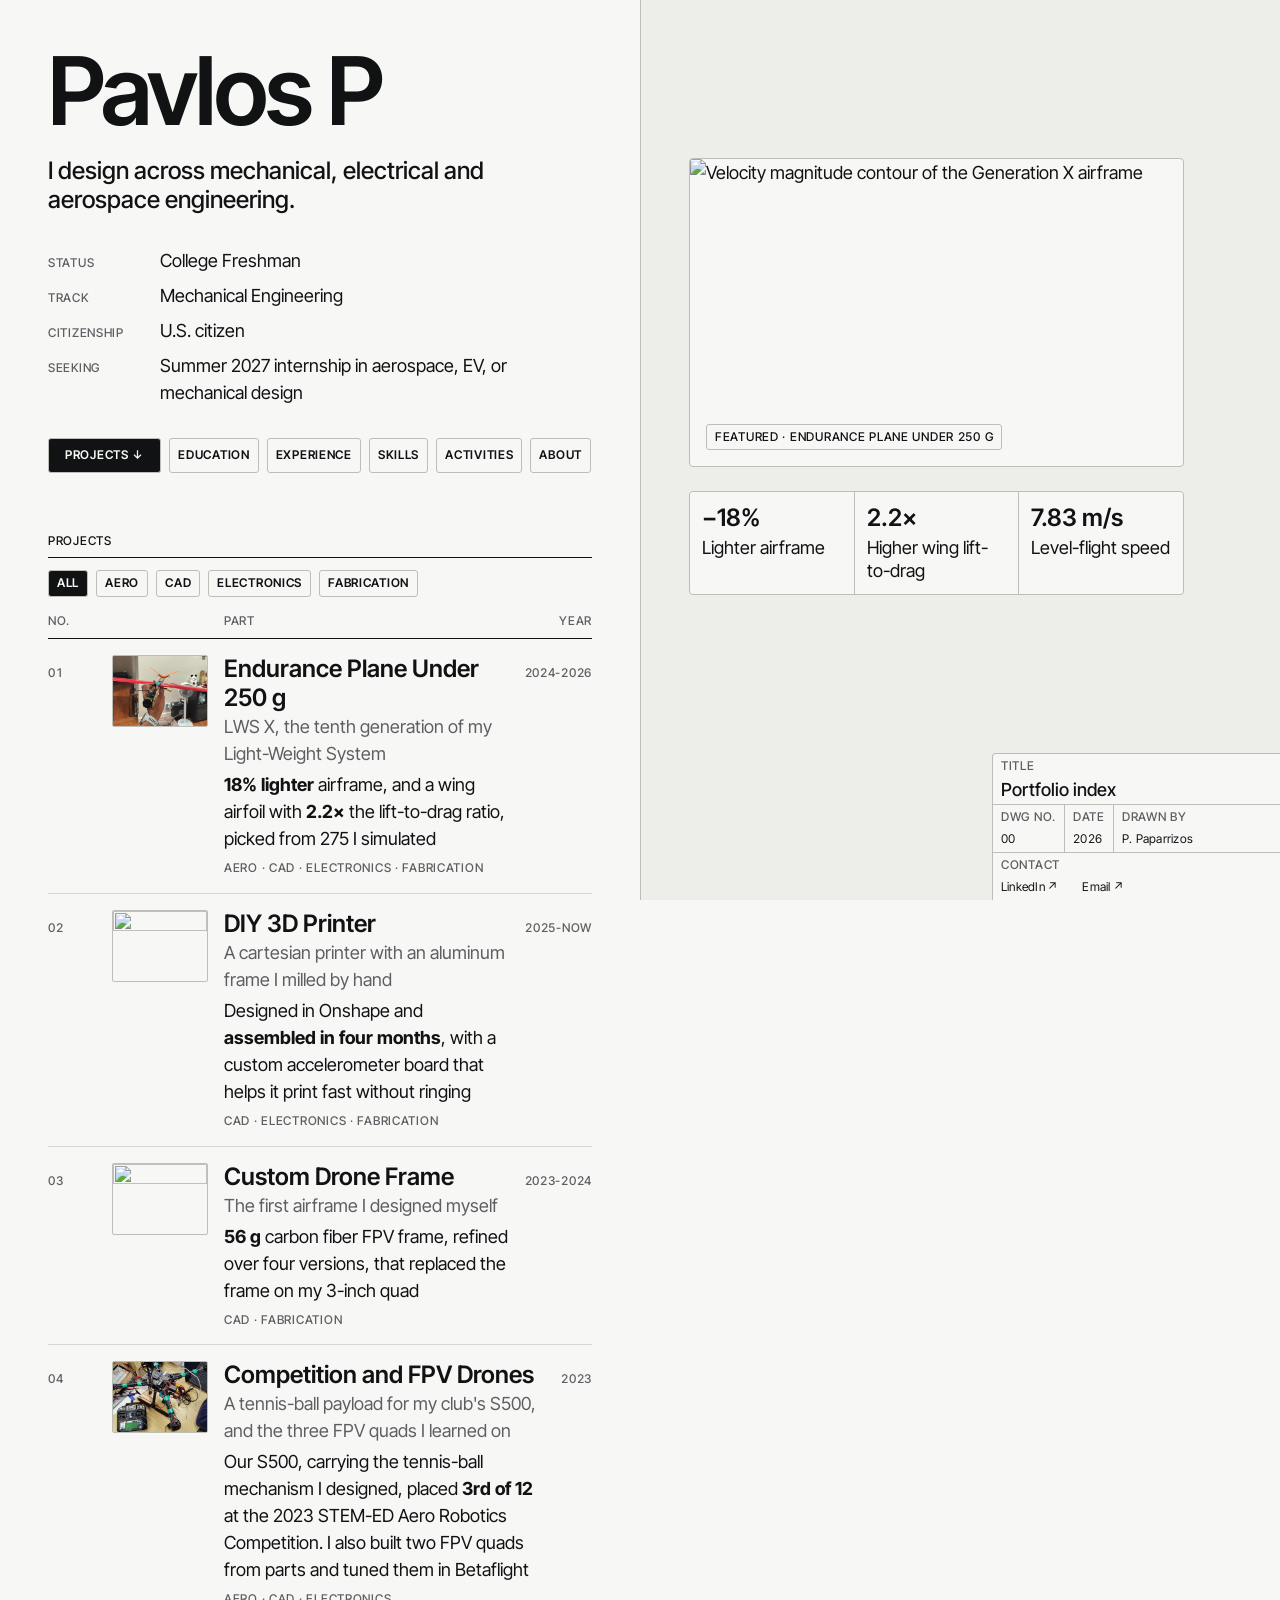
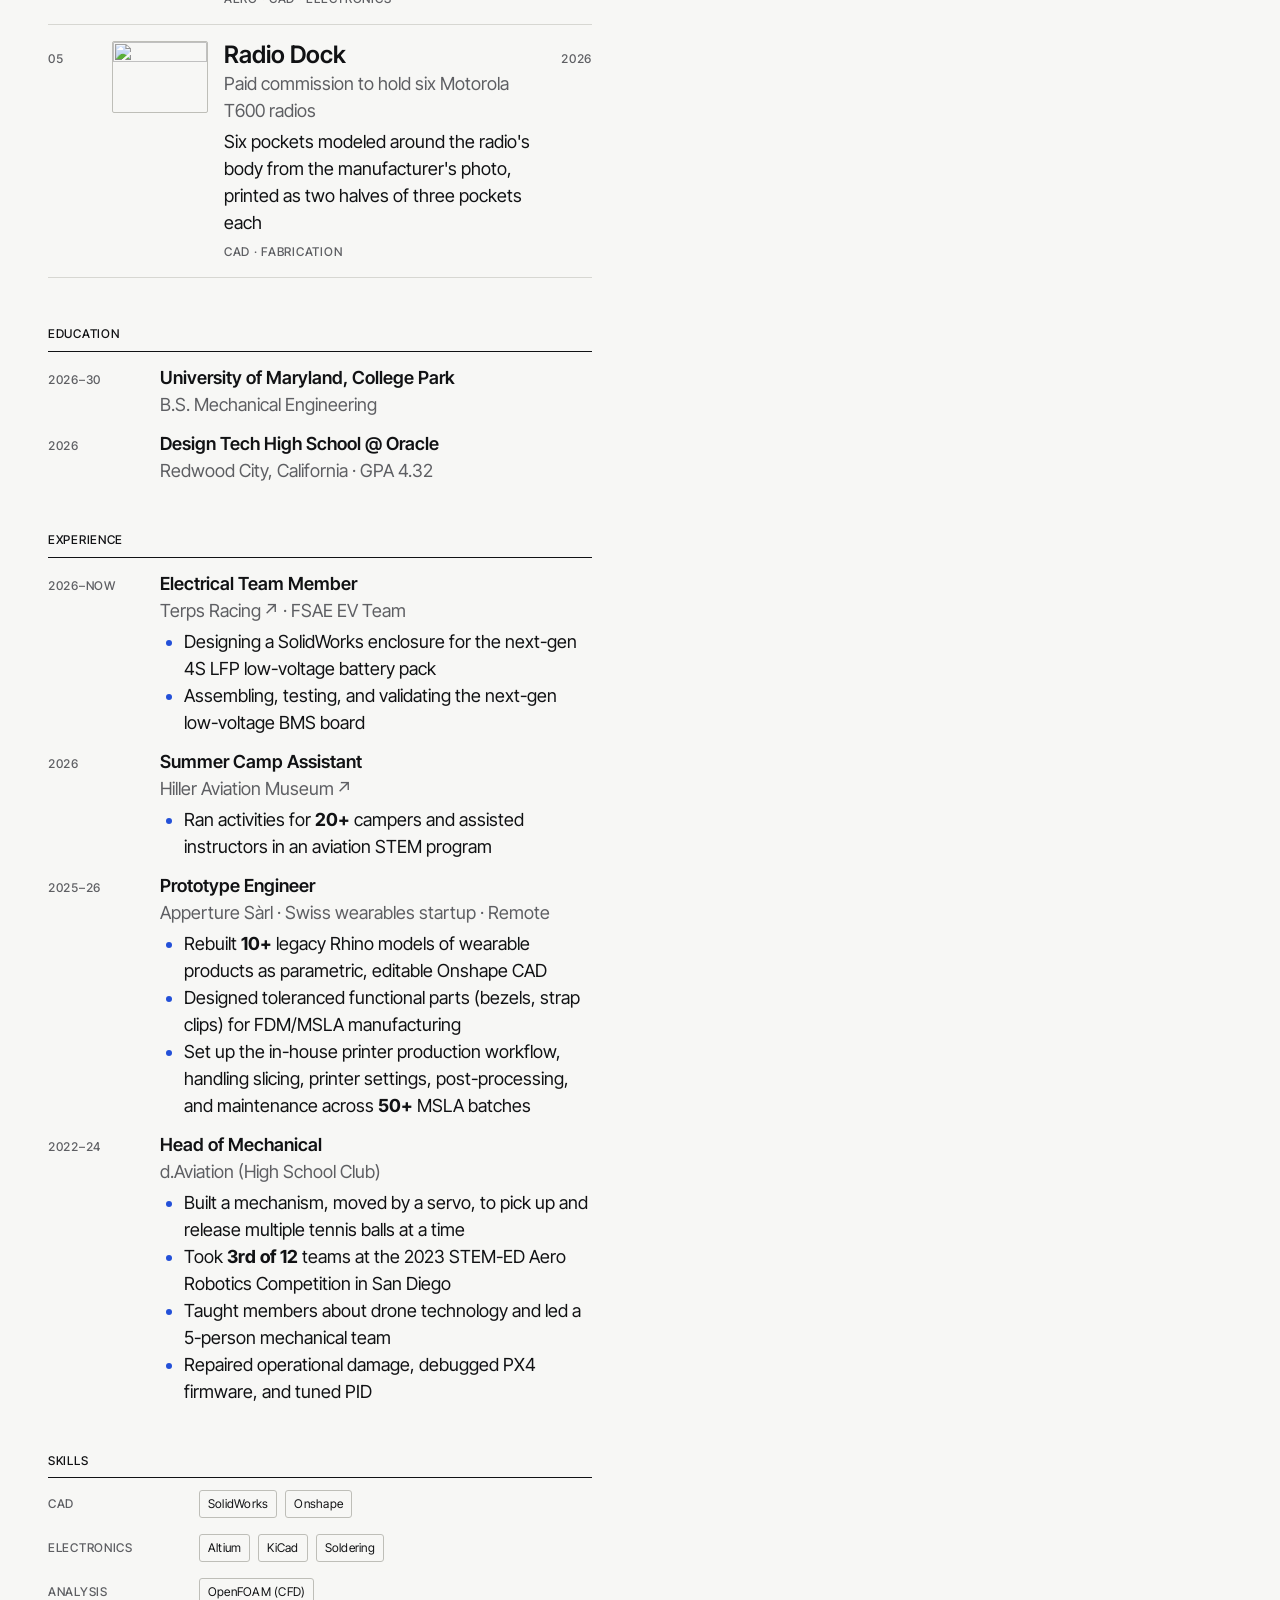
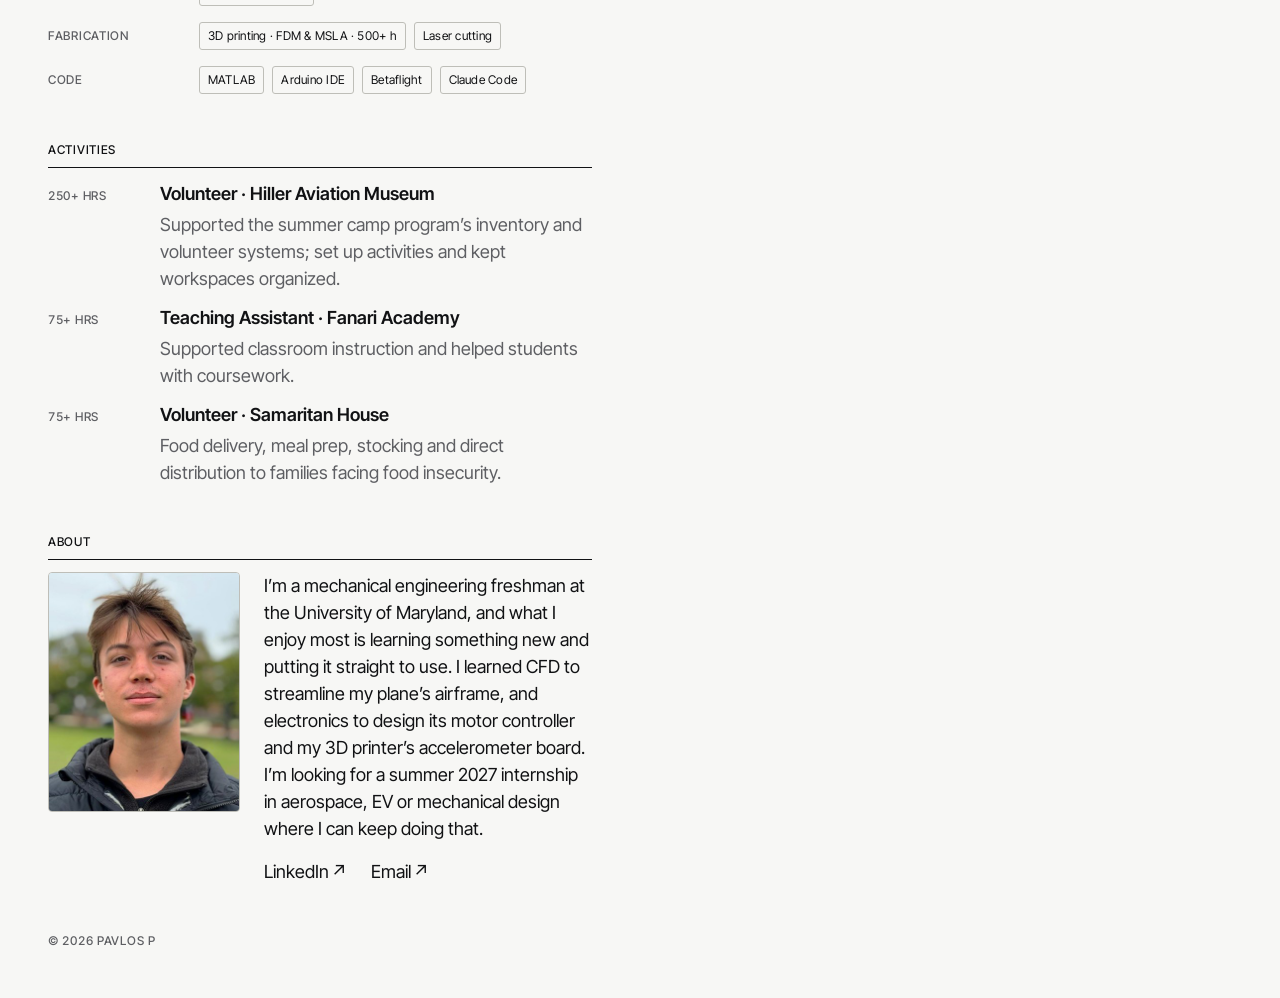
==== commit 60dba190: "removing claudish" ====
--- a/index.html
+++ b/index.html
@@ -82,7 +82,7 @@
                             <span class="title upright entry-title">Summer Camp Assistant</span>
                             <span class="muted entry-meta"><a class="link" href="https://www.hiller.org" target="_blank" rel="noopener">Hiller Aviation Museum</a></span>
                             <ul class="marks entry-points">
-                                <li>Ran activities for <strong>20+</strong> campers and assisted instructors in a STEM-focused aviation program</li>
+                                <li>Ran activities for <strong>20+</strong> campers and assisted instructors in an aviation STEM program</li>
                             </ul>
                         </dd>
                     </div>
@@ -104,7 +104,7 @@
                             <span class="title upright entry-title">Head of Mechanical</span>
                             <span class="muted entry-meta">d.Aviation (High School Club)</span>
                             <ul class="marks entry-points">
-                                <li>Built a servo-driven mechanism to pick up and release multiple tennis balls at a time</li>
+                                <li>Built a mechanism, moved by a servo, to pick up and release multiple tennis balls at a time</li>
                                 <li>Took <strong>3rd of 12</strong> teams at the 2023 STEM-ED Aero Robotics Competition in San Diego</li>
                                 <li>Taught members about drone technology and led a 5-person mechanical team</li>
                                 <li>Repaired operational damage, debugged PX4 firmware, and tuned PID</li>
@@ -190,7 +190,6 @@
                     <img class="headshot" src="web/headshot.jpg" width="384" height="480" loading="lazy" alt="Portrait of Pavlos P">
                     <div>
                         <p>I&rsquo;m a mechanical engineering freshman at the University of Maryland, and what I enjoy most is learning something new and putting it straight to use. I learned CFD to streamline my plane&rsquo;s airframe, and electronics to design its motor controller and my 3D printer&rsquo;s accelerometer board. I&rsquo;m looking for a summer 2027 internship in aerospace, EV or mechanical design where I can keep doing that.</p>
-                        <p class="title title-md">Let&rsquo;s build something.</p>
                         <p class="contact-links"></p>
                     </div>
                 </div>
--- a/style.css
+++ b/style.css
@@ -260,14 +260,16 @@
 
 /* Section nav: a jump button per résumé section (Projects inked). It sits under the hero, then sticks to the
    top of the left column while the résumé scrolls, bleeding to the column edges so text passes under it.
-   script.js marks the section being read (aria-current) and adds .is-stuck for the rule under it */
+   script.js marks the section being read (aria-current) and adds .is-stuck for the rule under it.
+   The buttons stay on one row; if the column is too narrow the row scrolls sideways */
 .jump {
     position: sticky;
     top: 0;
     z-index: 10;
     display: flex;
-    flex-wrap: wrap;
-    gap: var(--s-2) var(--s-3);
+    gap: var(--s-2);
+    overflow-x: auto;
+    scrollbar-width: none;
     /* The column's flex gap is --s-7; the nav sits --s-6 under the bio, less its own top padding */
     margin: calc(var(--s-6) - var(--s-7) - var(--s-3)) calc(-1 * var(--s-7)) 0;
     padding: var(--s-3) var(--s-7);
@@ -276,6 +278,8 @@
 }
 
 .jump.is-stuck { box-shadow: 0 1px 0 var(--edge); }
+
+.jump .chip { flex: none; }
 
 /* Section headings land below the stuck nav (--jump-h is its measured height) */
 .sheet-left .section-head { scroll-margin-top: calc(var(--jump-h, 0px) + var(--s-4)); }
@@ -878,16 +882,11 @@
 
     .panel { display: none; }
 
-    /* One swipeable row, so the stuck nav stays short */
+    /* The nav row bleeds to the narrower page gutter */
     .jump {
-        flex-wrap: nowrap;
-        overflow-x: auto;
-        scrollbar-width: none;
         margin-inline: calc(-1 * var(--s-4));
         padding-inline: var(--s-4);
     }
-
-    .jump .chip { flex: none; }
 
     /* Portrait stacks above the text */
     .about-body { grid-template-columns: 1fr; }
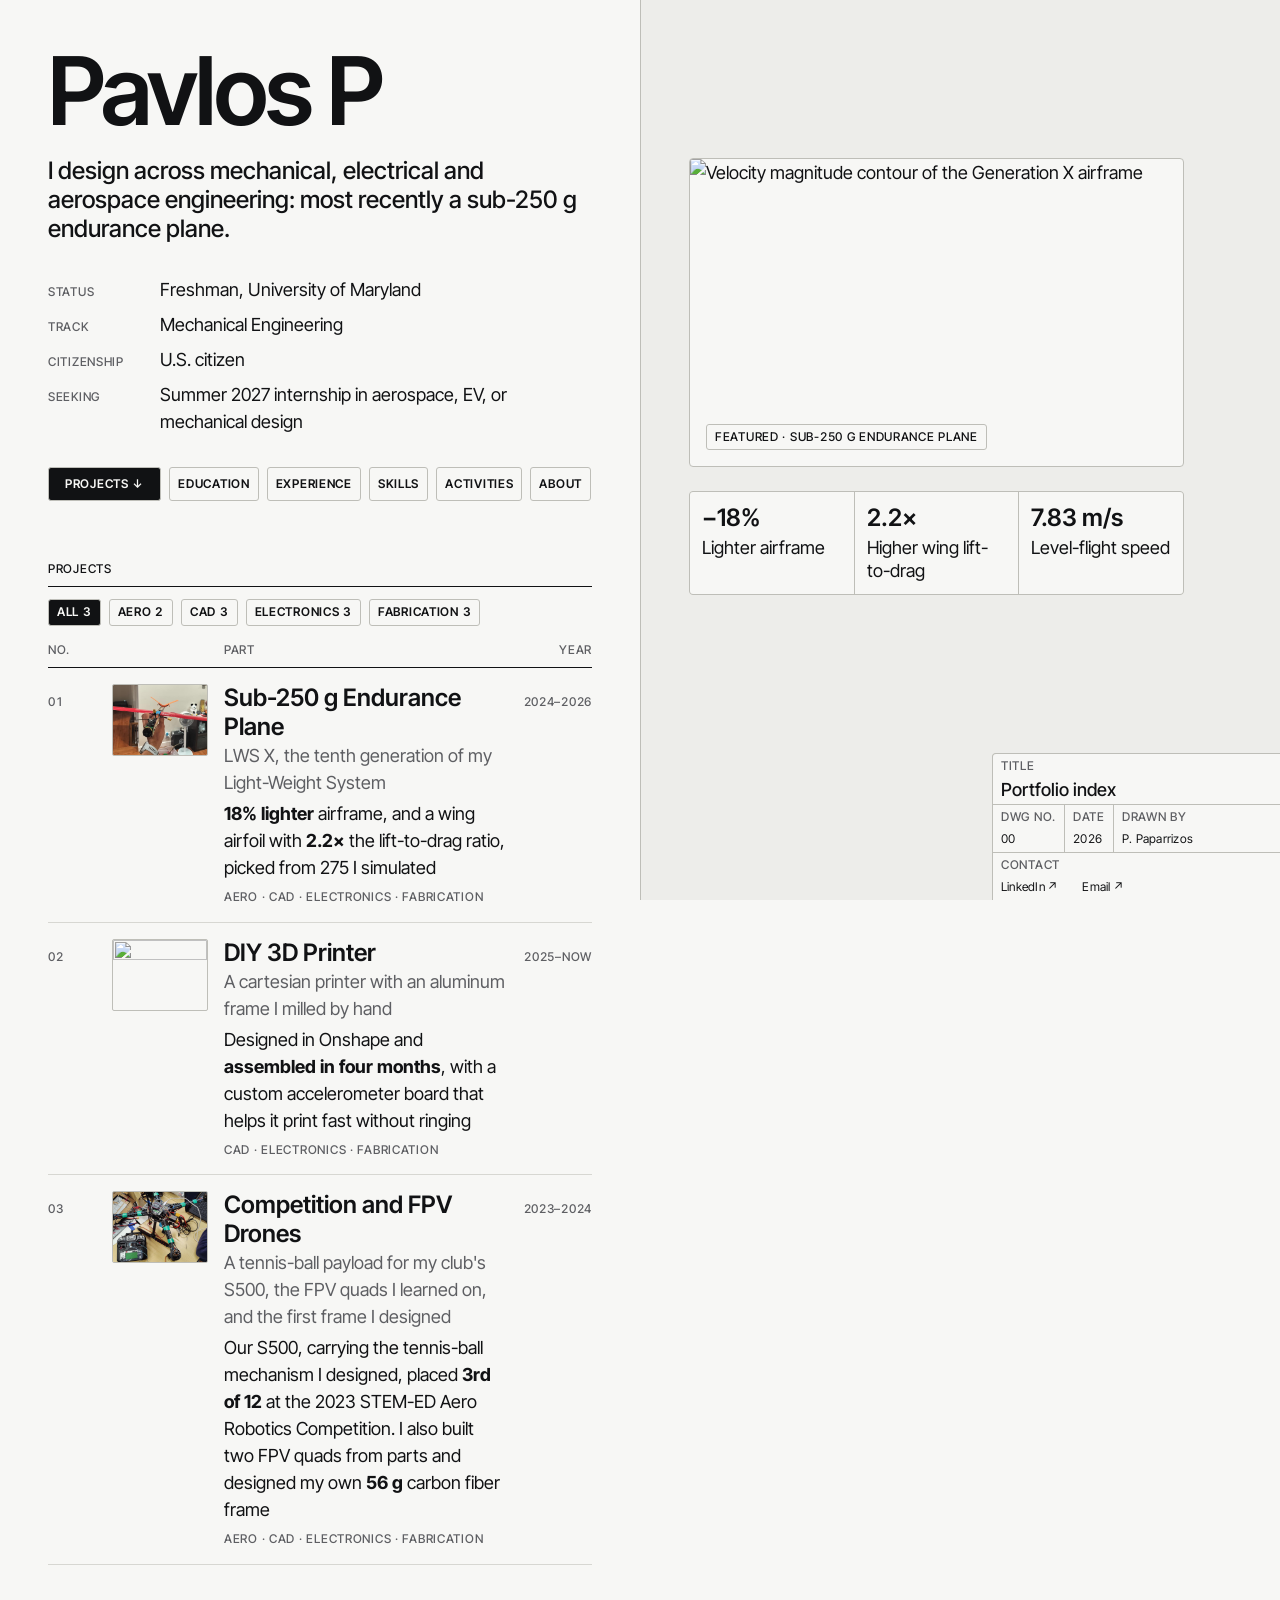
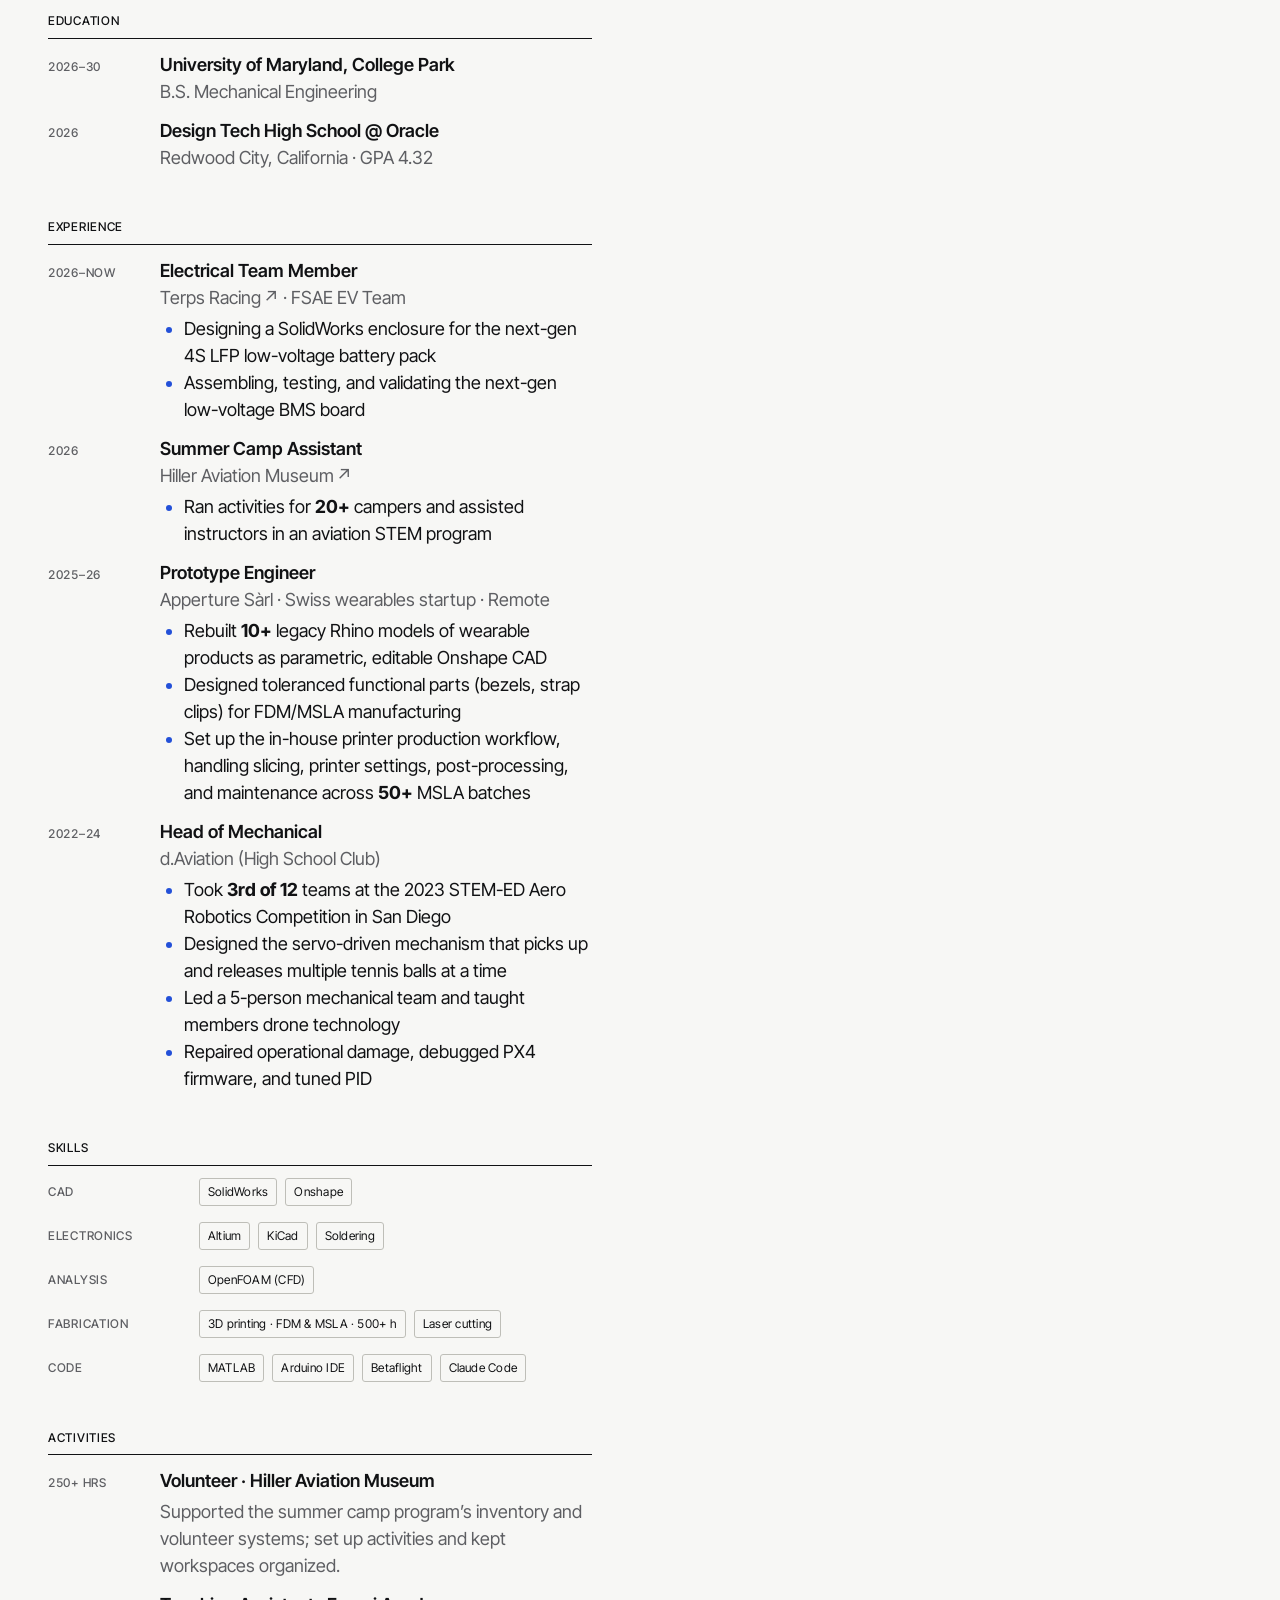
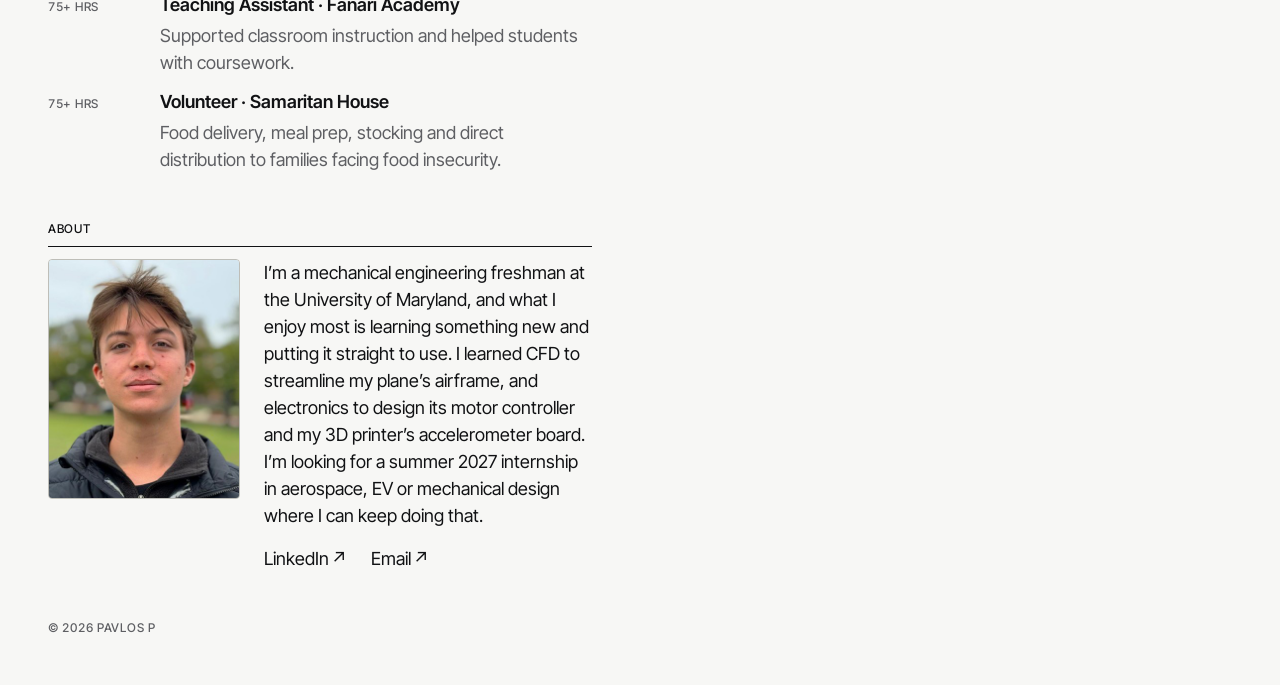
==== commit acb8da28: "Fable updates" ====
--- a/index.html
+++ b/index.html
@@ -3,8 +3,25 @@
 <head>
     <meta charset="UTF-8">
     <meta name="viewport" content="width=device-width, initial-scale=1.0">
-    <title>Pavlos P</title>
+    <title>Pavlos P · Mechanical engineering portfolio</title>
     <meta name="description" content="Pavlos P, mechanical engineering student: I design across mechanical, electrical and aerospace engineering, from planes and drones to a 3D printer and the circuit boards that run them.">
+    <meta name="theme-color" content="#F7F7F5">
+
+    <!-- Link previews. Crawlers don't run script.js, so every shared link (project pages included) shows this card.
+         The image and URLs must be absolute: update them if the site moves -->
+    <link rel="canonical" href="https://biscuitiv.github.io/portfolio/">
+    <meta property="og:type" content="website">
+    <meta property="og:url" content="https://biscuitiv.github.io/portfolio/">
+    <meta property="og:title" content="Pavlos P · Mechanical engineering portfolio">
+    <meta property="og:description" content="Planes, drones, a 3D printer and the circuit boards that run them: mechanical, electrical and aerospace design projects.">
+    <meta property="og:image" content="https://biscuitiv.github.io/portfolio/web/social-card.jpg">
+    <meta property="og:image:width" content="1200">
+    <meta property="og:image:height" content="630">
+    <meta property="og:image:alt" content="CFD velocity contour around the LWS X airframe in level flight">
+    <meta name="twitter:card" content="summary_large_image">
+
+    <!-- Favicon: a single P on ink with an accent rule, inline so there is no extra file -->
+    <link rel="icon" href="data:image/svg+xml,%3Csvg xmlns='http://www.w3.org/2000/svg' viewBox='0 0 32 32'%3E%3Crect width='32' height='32' rx='4' fill='%23111214'/%3E%3Ctext x='16' y='20' text-anchor='middle' font-family='system-ui,sans-serif' font-size='18' font-weight='700' fill='%23F7F7F5'%3EP%3C/text%3E%3Crect x='6' y='24' width='20' height='2' fill='%232350D8'/%3E%3C/svg%3E">
 
     <link rel="preconnect" href="https://fonts.googleapis.com">
     <link rel="preconnect" href="https://fonts.gstatic.com" crossorigin>
@@ -16,12 +33,20 @@
         <div class="sheet-left">
             <header class="intro">
                 <h1 class="title title-display name">Pavlos P</h1>
-                <p class="title title-md lede">I design across mechanical, electrical and aerospace engineering.</p>
+                <p class="title title-md lede">I design across mechanical, electrical and aerospace engineering: most recently a sub-250&nbsp;g endurance plane.</p>
                 <dl class="kv bio">
-                    <dt class="mono">Status</dt><dd>College Freshman</dd>
+                    <dt class="mono">Status</dt><dd>Freshman, University of Maryland</dd>
                     <dt class="mono">Track</dt><dd>Mechanical Engineering</dd>
                     <dt class="mono">Citizenship</dt><dd>U.S. citizen</dd>
-                    <dt class="mono">Seeking</dt><dd>Summer 2027 internship in aerospace, EV, or mechanical design</dd>                </dl>
+                    <dt class="mono">Seeking</dt><dd>Summer 2027 internship in aerospace, EV, or mechanical design</dd>
+                </dl>
+                <!-- Shown only below 860px, where the panel is hidden; filled by script.js with the featured part -->
+                <div class="frame hero-frame" id="hero-frame">
+                    <a class="frame-note frame-featured">
+                        <img alt="" loading="lazy">
+                        <span class="mono chip cue frame-caption"></span>
+                    </a>
+                </div>
             </header>
 
             <nav class="jump" id="jump" aria-label="Résumé sections">
@@ -40,6 +65,10 @@
                     <span>No.</span><span></span><span>Part</span><span>Year</span>
                 </div>
                 <ol class="index-list" id="project-links-container"></ol>
+                <!-- The index is built by script.js; without it, say so and keep a way to get in touch -->
+                <noscript>
+                    <p>The project index needs JavaScript. You can still reach me by <a class="link" href="mailto:pavlos.paparrizos@gmail.com">email</a> or on <a class="link" href="https://www.linkedin.com/in/pavlos-paparrizos/">LinkedIn</a>.</p>
+                </noscript>
             </main>
 
             <section aria-labelledby="education-head">
@@ -104,9 +133,9 @@
                             <span class="title upright entry-title">Head of Mechanical</span>
                             <span class="muted entry-meta">d.Aviation (High School Club)</span>
                             <ul class="marks entry-points">
-                                <li>Built a mechanism, moved by a servo, to pick up and release multiple tennis balls at a time</li>
                                 <li>Took <strong>3rd of 12</strong> teams at the 2023 STEM-ED Aero Robotics Competition in San Diego</li>
-                                <li>Taught members about drone technology and led a 5-person mechanical team</li>
+                                <li>Designed the servo-driven mechanism that picks up and releases multiple tennis balls at a time</li>
+                                <li>Led a 5-person mechanical team and taught members drone technology</li>
                                 <li>Repaired operational damage, debugged PX4 firmware, and tuned PID</li>
                             </ul>
                         </dd>
@@ -237,12 +266,16 @@
     <div id="project-view" class="project" hidden>
         <header class="project-bar mono">
             <a href="#" class="link">&larr; Index</a>
-            <span>Pavlos P &middot; Dwg <span id="project-no">00</span></span>
+            <nav class="bar-nav" aria-label="Projects">
+                <a class="link" id="project-prev" aria-label="Previous project">&larr; Prev</a>
+                <span class="muted">Dwg <span id="project-no">00</span> / <span id="project-count">00</span></span>
+                <a class="link" id="project-next" aria-label="Next project">Next &rarr;</a>
+            </nav>
         </header>
 
         <main>
             <header class="project-head">
-                <h2 class="title title-display project-title" id="project-title">Project Title</h2>
+                <h1 class="title title-display project-title" id="project-title">Project Title</h1>
                 <p class="title title-md muted project-subtitle" id="project-subtitle" hidden></p>
             </header>
             <div class="project-grid">
@@ -257,7 +290,7 @@
                         <figcaption class="mono muted" id="project-caption"></figcaption>
                     </figure>
                     <section class="spec-sheet" id="project-specs" aria-labelledby="specs-head" hidden>
-                        <h3 class="mono section-head" id="specs-head"></h3>
+                        <h2 class="mono section-head" id="specs-head"></h2>
                         <div class="cells spec-groups"></div>
                     </section>
                     <div class="prose" id="project-description-container"></div>
@@ -274,6 +307,17 @@
         </footer>
     </div>
 
+    <!-- Lightbox for figure photos, opened by script.js. The body carries the padding, so a click on the dialog itself is the backdrop -->
+    <dialog class="lightbox" id="lightbox" aria-label="Enlarged image">
+        <div class="lightbox-body">
+            <img id="lightbox-img" alt="">
+            <div class="lightbox-bar">
+                <p class="mono muted" id="lightbox-caption"></p>
+                <form method="dialog"><button class="bare mono chip">Close</button></form>
+            </div>
+        </div>
+    </dialog>
+
     <script src="script.js"></script>
 </body>
 </html>
--- a/style.css
+++ b/style.css
@@ -258,6 +258,9 @@
 
 .bio { margin: var(--s-6) 0 0; }
 
+/* The featured part's image under the bio: only on narrow screens, where the panel is hidden */
+.frame.hero-frame { display: none; margin-top: var(--s-6); }
+
 /* Section nav: a jump button per résumé section (Projects inked). It sits under the hero, then sticks to the
    top of the left column while the résumé scrolls, bleeding to the column edges so text passes under it.
    script.js marks the section being read (aria-current) and adds .is-stuck for the rule under it.
@@ -342,6 +345,9 @@
     gap: var(--s-2);
     margin-bottom: var(--s-4);
 }
+
+/* How many parts the chosen filter shows, at the end of the chip row */
+.filter-status { align-self: center; margin-left: auto; }
 
 .filter .chip:is(:hover, :focus-visible):not([aria-pressed="true"]),
 .jump .chip:is(:hover, :focus-visible):not(.chip-solid) { color: var(--accent); }
@@ -589,7 +595,17 @@
     padding: var(--s-5) 0;
 }
 
-.project-bar { border-bottom: var(--line); }
+/* The bar stays at the top of a long article, so the index and the neighboring parts are always one click away */
+.project-bar {
+    position: sticky;
+    top: 0;
+    z-index: 10;
+    padding: var(--s-4) 0;
+    border-bottom: var(--line);
+    background: var(--paper);
+}
+
+.bar-nav { display: flex; gap: var(--s-4); white-space: nowrap; }
 .project-foot { flex-wrap: wrap; margin-top: auto; border-top: var(--line); }
 .project-foot .contact-links { color: var(--ink); }
 .foot-cta { display: flex; flex-wrap: wrap; gap: var(--s-2) var(--s-5); }
@@ -631,7 +647,8 @@
 .prose { max-width: 62ch; margin-inline: auto; }
 
 .prose p { margin: 0 0 var(--s-5); line-height: 1.6; }
-.prose .subhead { margin: var(--s-7) 0 var(--s-3); scroll-margin-top: var(--s-5); }
+/* Jumped-to headings land below the sticky bar (about --s-7 tall) */
+.prose .subhead { margin: var(--s-7) 0 var(--s-3); scroll-margin-top: calc(var(--s-7) + var(--s-5)); }
 
 /* Section number sits above the heading, matching the contents list */
 .subhead-no { display: block; margin-bottom: var(--s-1); }
@@ -751,6 +768,37 @@
    caps the row at about 560px tall, so a lone portrait doesn't fill the column */
 .fig-media { display: grid; gap: 1px; background: var(--ink); }
 .fig.has-media { max-width: calc(560px * var(--aspect)); margin-inline: auto; }
+
+/* Lightbox: a figure photo at full size over a dimmed page. The dialog has no padding (the body does),
+   so script.js can tell a backdrop click from a click inside */
+.lightbox {
+    max-width: calc(100vw - 2 * var(--s-4));
+    max-height: calc(100vh - 2 * var(--s-4));
+    padding: 0;
+    border: var(--line);
+    border-radius: var(--radius);
+    background: var(--paper);
+    color: var(--ink);
+}
+
+.lightbox::backdrop { background: color-mix(in srgb, var(--ink) 75%, transparent); }
+
+.lightbox-body { display: grid; gap: var(--s-3); padding: var(--s-4); }
+
+/* Room is left under the image for the caption row */
+.lightbox img {
+    display: block;
+    max-width: 100%;
+    max-height: calc(100vh - 2 * var(--s-8));
+    width: auto;
+    height: auto;
+    margin-inline: auto;
+}
+
+.lightbox-bar { display: flex; align-items: baseline; justify-content: space-between; gap: var(--s-4); }
+.lightbox-bar p { margin: 0; }
+.lightbox .link { color: var(--accent); text-decoration-color: currentColor; }
+.lightbox .chip:is(:hover, :focus-visible) { color: var(--accent); }
 
 .fig-legend-row { display: flex; flex-wrap: wrap; gap: var(--s-2) var(--s-6); margin: 0 0 var(--s-4); }
 
@@ -882,6 +930,8 @@
 
     .panel { display: none; }
 
+    .frame.hero-frame { display: grid; }
+
     /* The nav row bleeds to the narrower page gutter */
     .jump {
         margin-inline: calc(-1 * var(--s-4));
@@ -909,6 +959,21 @@
     .pipe-result { grid-column: 2; text-align: left; }
 }
 
+/* ---------- Print and save-to-PDF: one column of content, no navigation; script.js opens the folds ---------- */
+@media print {
+    .panel, .jump, .filter, .hero-frame, .project-bar, .toc, .next-part, .lightbox, video { display: none !important; }
+
+    .sheet-left { width: auto; min-height: 0; padding: 0; gap: var(--s-6); }
+    .project { min-height: 0; padding: 0; }
+    .project-head { padding-top: 0; }
+
+    /* Paper can't follow a link, so outside links print their address */
+    a.link[href^="http"]::after { content: " (" attr(href) ")"; }
+
+    .part, .rows > div, .fig, .results, .spec-group { break-inside: avoid; }
+    .section-head, .subhead { break-after: avoid; }
+}
+
 @media (prefers-reduced-motion: reduce) {
     *, *::before, *::after { transition-duration: 0s !important; }
 }
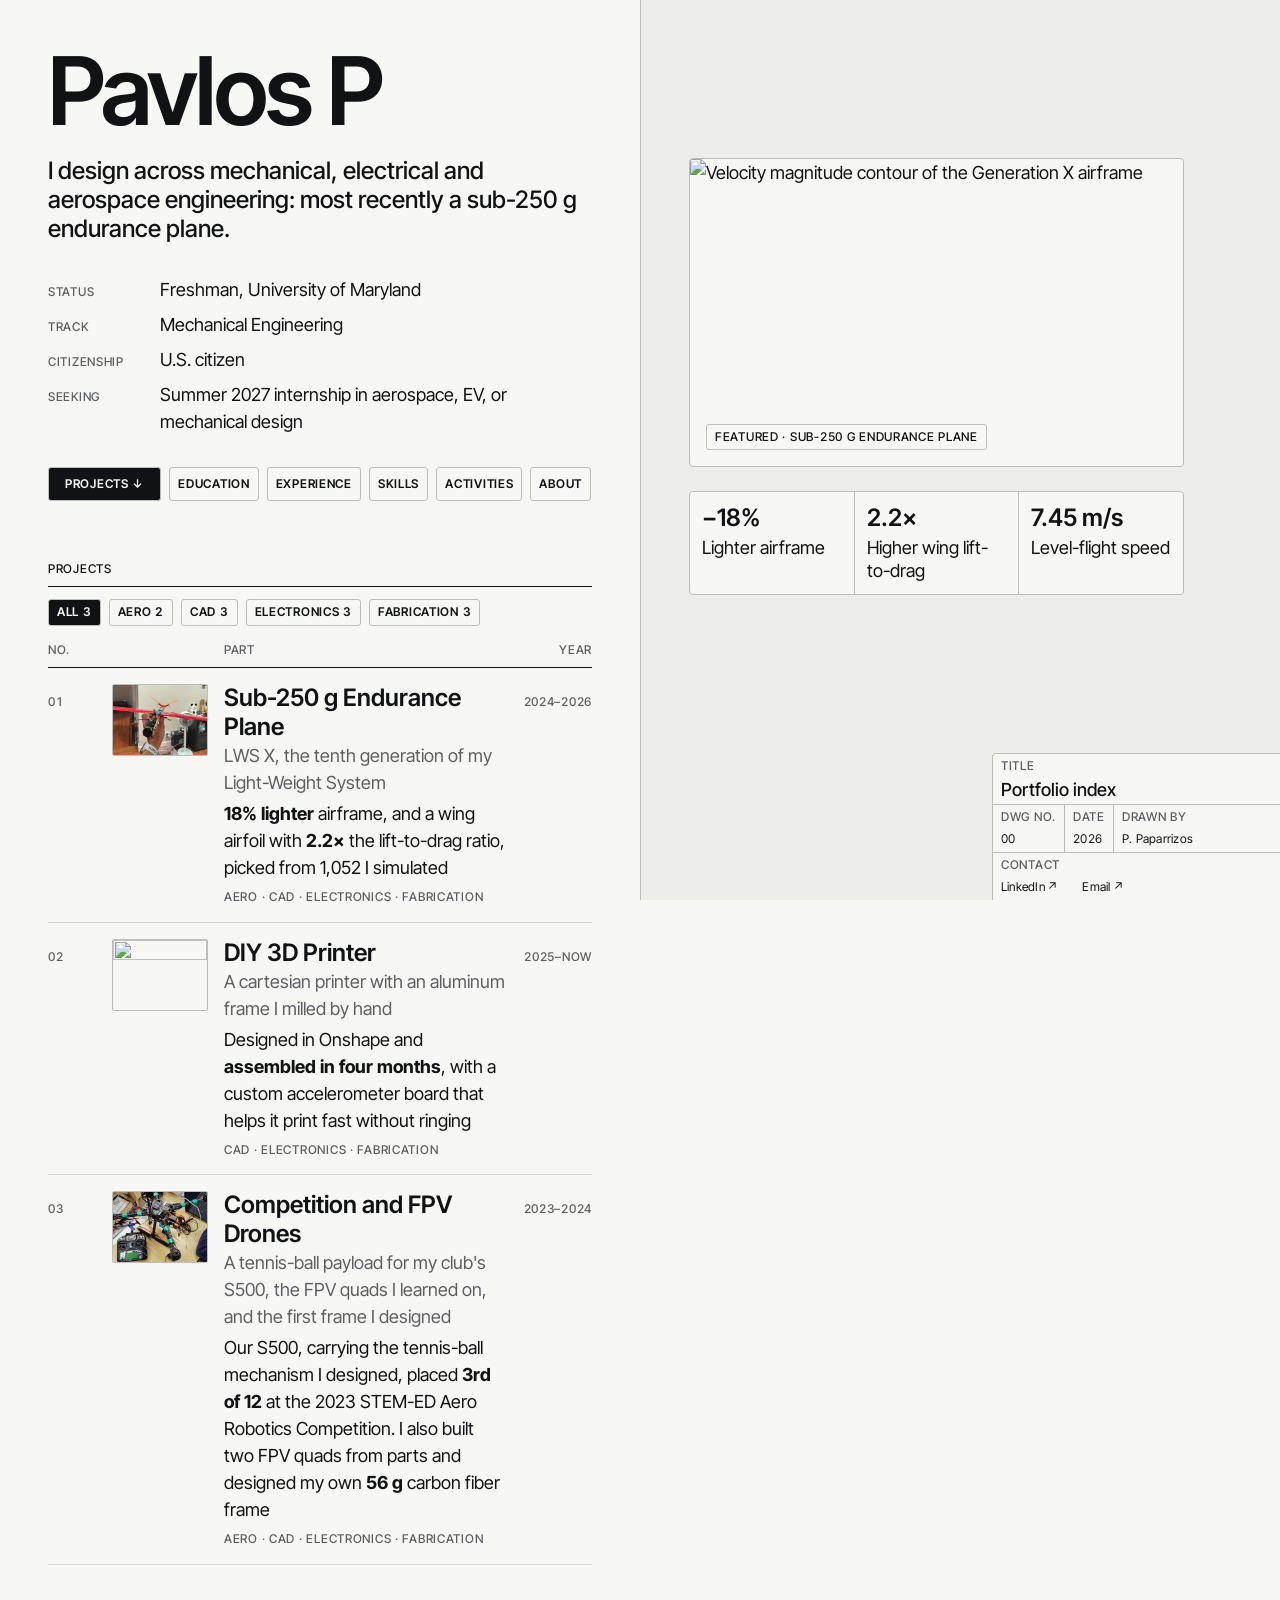
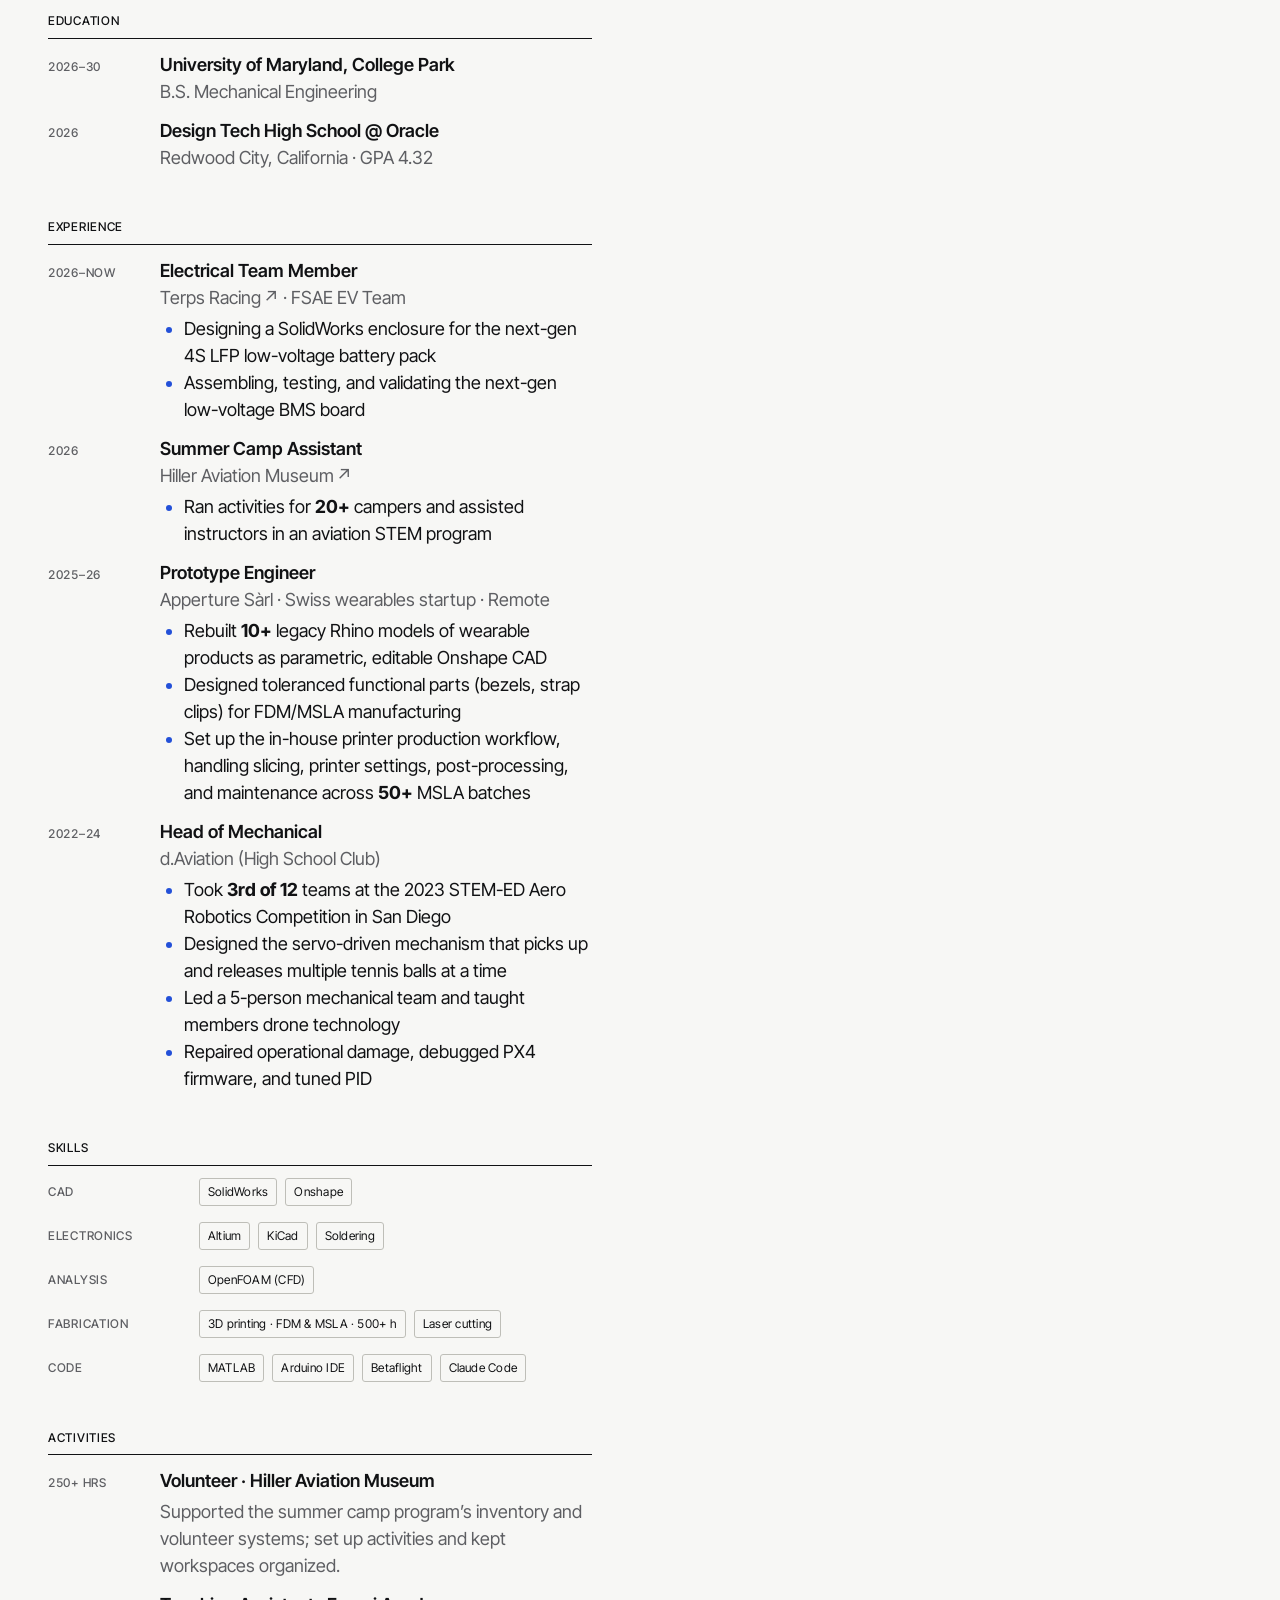
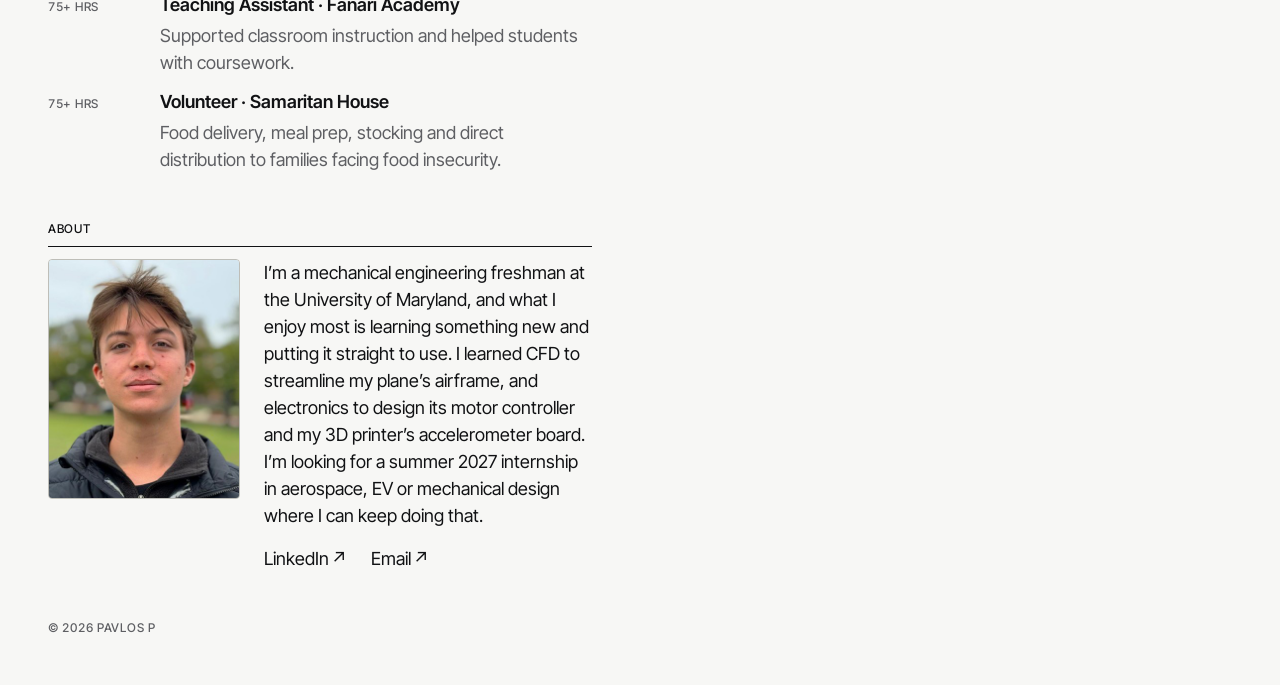
==== commit a37aa3e9: "Editor" ====
--- a/index.html
+++ b/index.html
@@ -33,13 +33,17 @@
         <div class="sheet-left">
             <header class="intro">
                 <h1 class="title title-display name">Pavlos P</h1>
+                <!-- edit:lede -->
                 <p class="title title-md lede">I design across mechanical, electrical and aerospace engineering: most recently a sub-250&nbsp;g endurance plane.</p>
+                <!-- /edit:lede -->
+                <!-- edit:bio -->
                 <dl class="kv bio">
                     <dt class="mono">Status</dt><dd>Freshman, University of Maryland</dd>
                     <dt class="mono">Track</dt><dd>Mechanical Engineering</dd>
                     <dt class="mono">Citizenship</dt><dd>U.S. citizen</dd>
                     <dt class="mono">Seeking</dt><dd>Summer 2027 internship in aerospace, EV, or mechanical design</dd>
                 </dl>
+                <!-- /edit:bio -->
                 <!-- Shown only below 860px, where the panel is hidden; filled by script.js with the featured part -->
                 <div class="frame hero-frame" id="hero-frame">
                     <a class="frame-note frame-featured">
@@ -73,6 +77,7 @@
 
             <section aria-labelledby="education-head">
                 <h2 class="mono section-head" id="education-head">Education</h2>
+                <!-- edit:education -->
                 <dl class="kv rows">
                     <div>
                         <dt class="mono">2026&ndash;30</dt>
@@ -89,10 +94,12 @@
                         </dd>
                     </div>
                 </dl>
+                <!-- /edit:education -->
             </section>
 
             <section aria-labelledby="experience-head">
                 <h2 class="mono section-head" id="experience-head">Experience</h2>
+                <!-- edit:experience -->
                 <dl class="kv rows">
                     <div>
                         <dt class="mono">2026&ndash;Now</dt>
@@ -141,10 +148,12 @@
                         </dd>
                     </div>
                 </dl>
+                <!-- /edit:experience -->
             </section>
 
             <section aria-labelledby="skills-head">
                 <h2 class="mono section-head" id="skills-head">Skills</h2>
+                <!-- edit:skills -->
                 <dl class="kv rows skills">
                     <div>
                         <dt class="mono">CAD</dt>
@@ -184,10 +193,12 @@
                         </ul></dd>
                     </div>
                 </dl>
+                <!-- /edit:skills -->
             </section>
 
             <section aria-labelledby="activities-head">
                 <h2 class="mono section-head" id="activities-head">Activities</h2>
+                <!-- edit:activities -->
                 <dl class="kv rows">
                     <div>
                         <dt class="mono">250+ hrs</dt>
@@ -211,14 +222,19 @@
                         </dd>
                     </div>
                 </dl>
+                <!-- /edit:activities -->
             </section>
 
             <section class="about" aria-labelledby="about-head">
                 <h2 class="mono section-head" id="about-head">About</h2>
                 <div class="about-body">
+                    <!-- edit:headshot -->
                     <img class="headshot" src="web/headshot.jpg" width="384" height="480" loading="lazy" alt="Portrait of Pavlos P">
-                    <div>
+                    <!-- /edit:headshot -->
+                    <div>
+                        <!-- edit:about -->
                         <p>I&rsquo;m a mechanical engineering freshman at the University of Maryland, and what I enjoy most is learning something new and putting it straight to use. I learned CFD to streamline my plane&rsquo;s airframe, and electronics to design its motor controller and my 3D printer&rsquo;s accelerometer board. I&rsquo;m looking for a summer 2027 internship in aerospace, EV or mechanical design where I can keep doing that.</p>
+                        <!-- /edit:about -->
                         <p class="contact-links"></p>
                     </div>
                 </div>
@@ -318,6 +334,7 @@
         </div>
     </dialog>
 
+    <script src="content.js"></script>
     <script src="script.js"></script>
 </body>
 </html>
--- a/style.css
+++ b/style.css
@@ -307,6 +307,8 @@
     width: 100%;
     height: auto;
     aspect-ratio: 4 / 5;
+    /* Any photo fills the 4:5 frame, cropped rather than stretched, so the editor can swap it */
+    object-fit: cover;
     border: var(--line);
     border-radius: var(--radius);
 }
@@ -860,7 +862,8 @@
 .polar-table thead th { font-weight: 400; border-bottom: var(--line); }
 
 /* Airfoil sweep scatter: gray field, the chosen foil in the accent */
-.sweep-dot { fill: var(--ink-2); fill-opacity: 0.4; }
+.sweep-dot { fill: var(--ink-2); fill-opacity: 0.35; }
+.sweep-out { fill-opacity: 0.12; }  /* below the 8 mm minimum: shown, not ranked */
 .sweep-pick { fill: var(--accent); stroke: var(--paper); stroke-width: 2; }
 .sweep-hover { fill: none; stroke: var(--ink); stroke-width: 1.5; }
 .sweep-min { stroke: var(--accent); stroke-width: 1; stroke-dasharray: 4 3; }
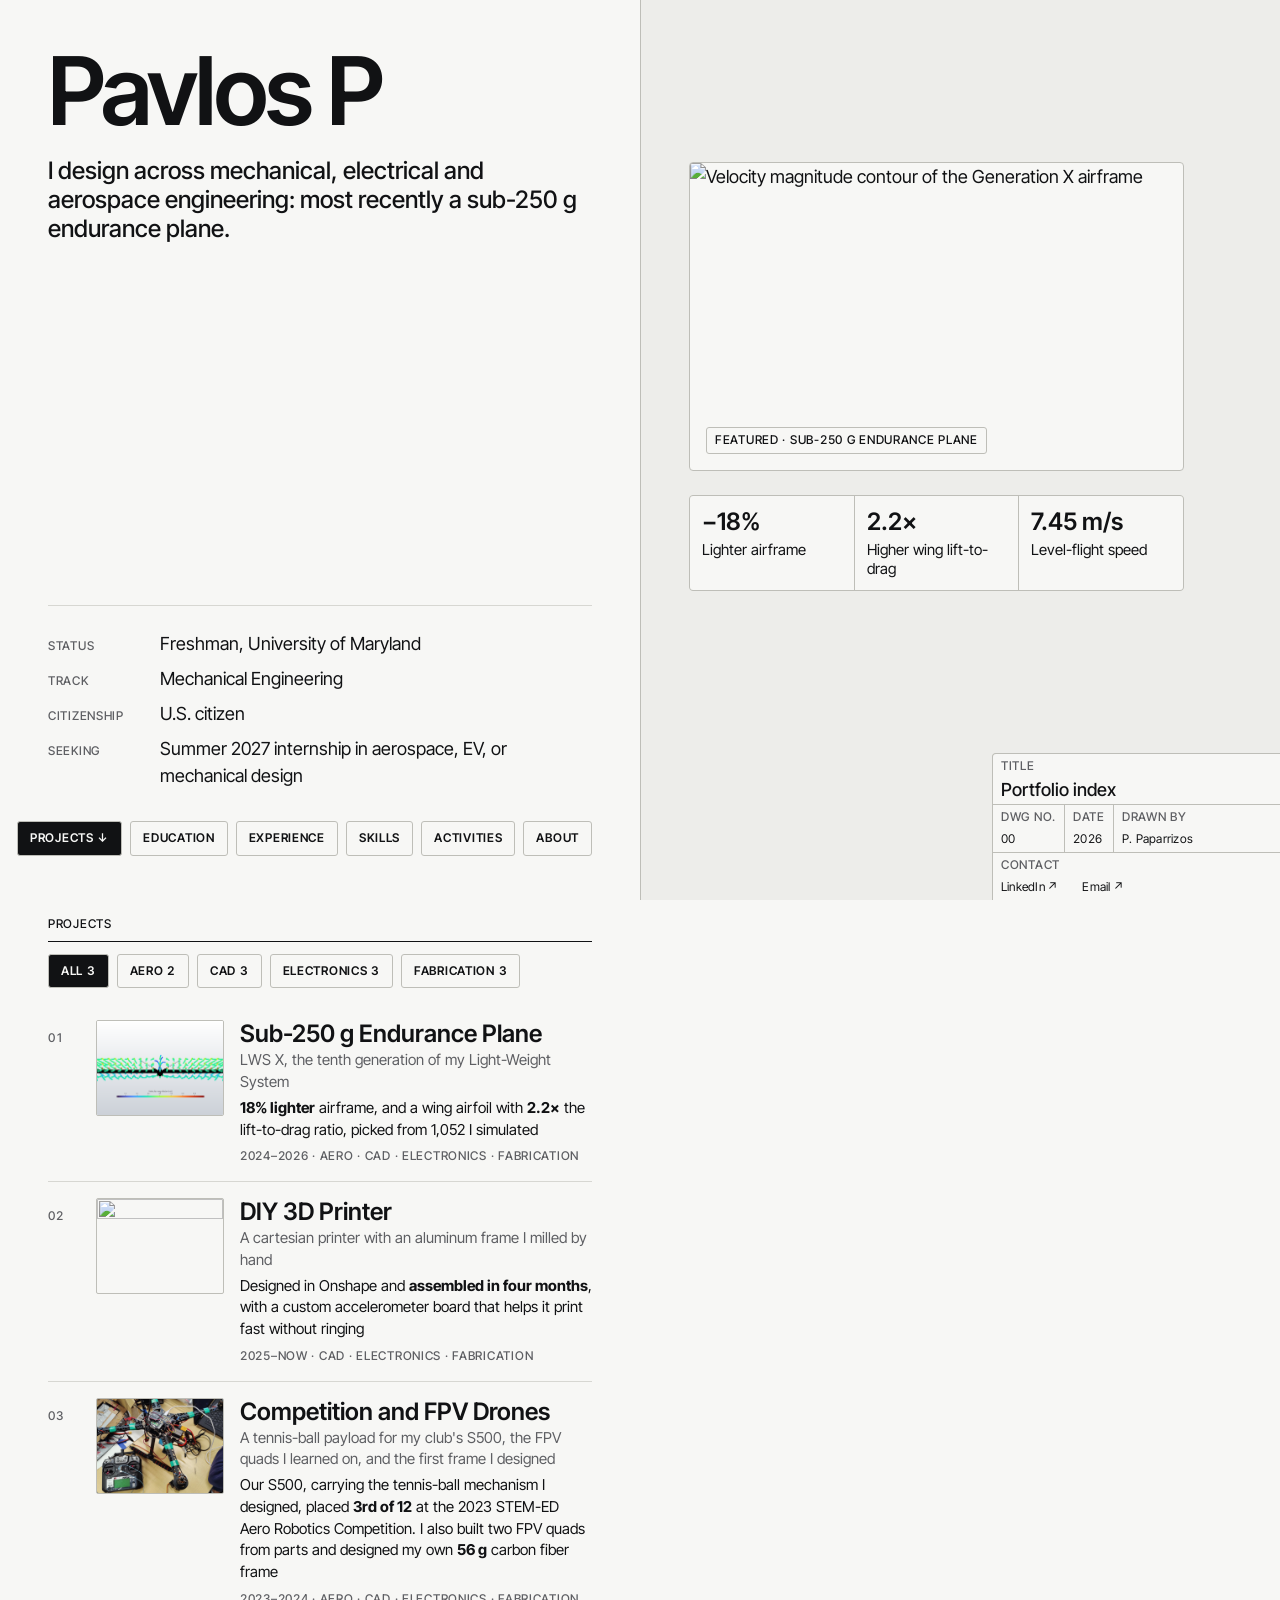
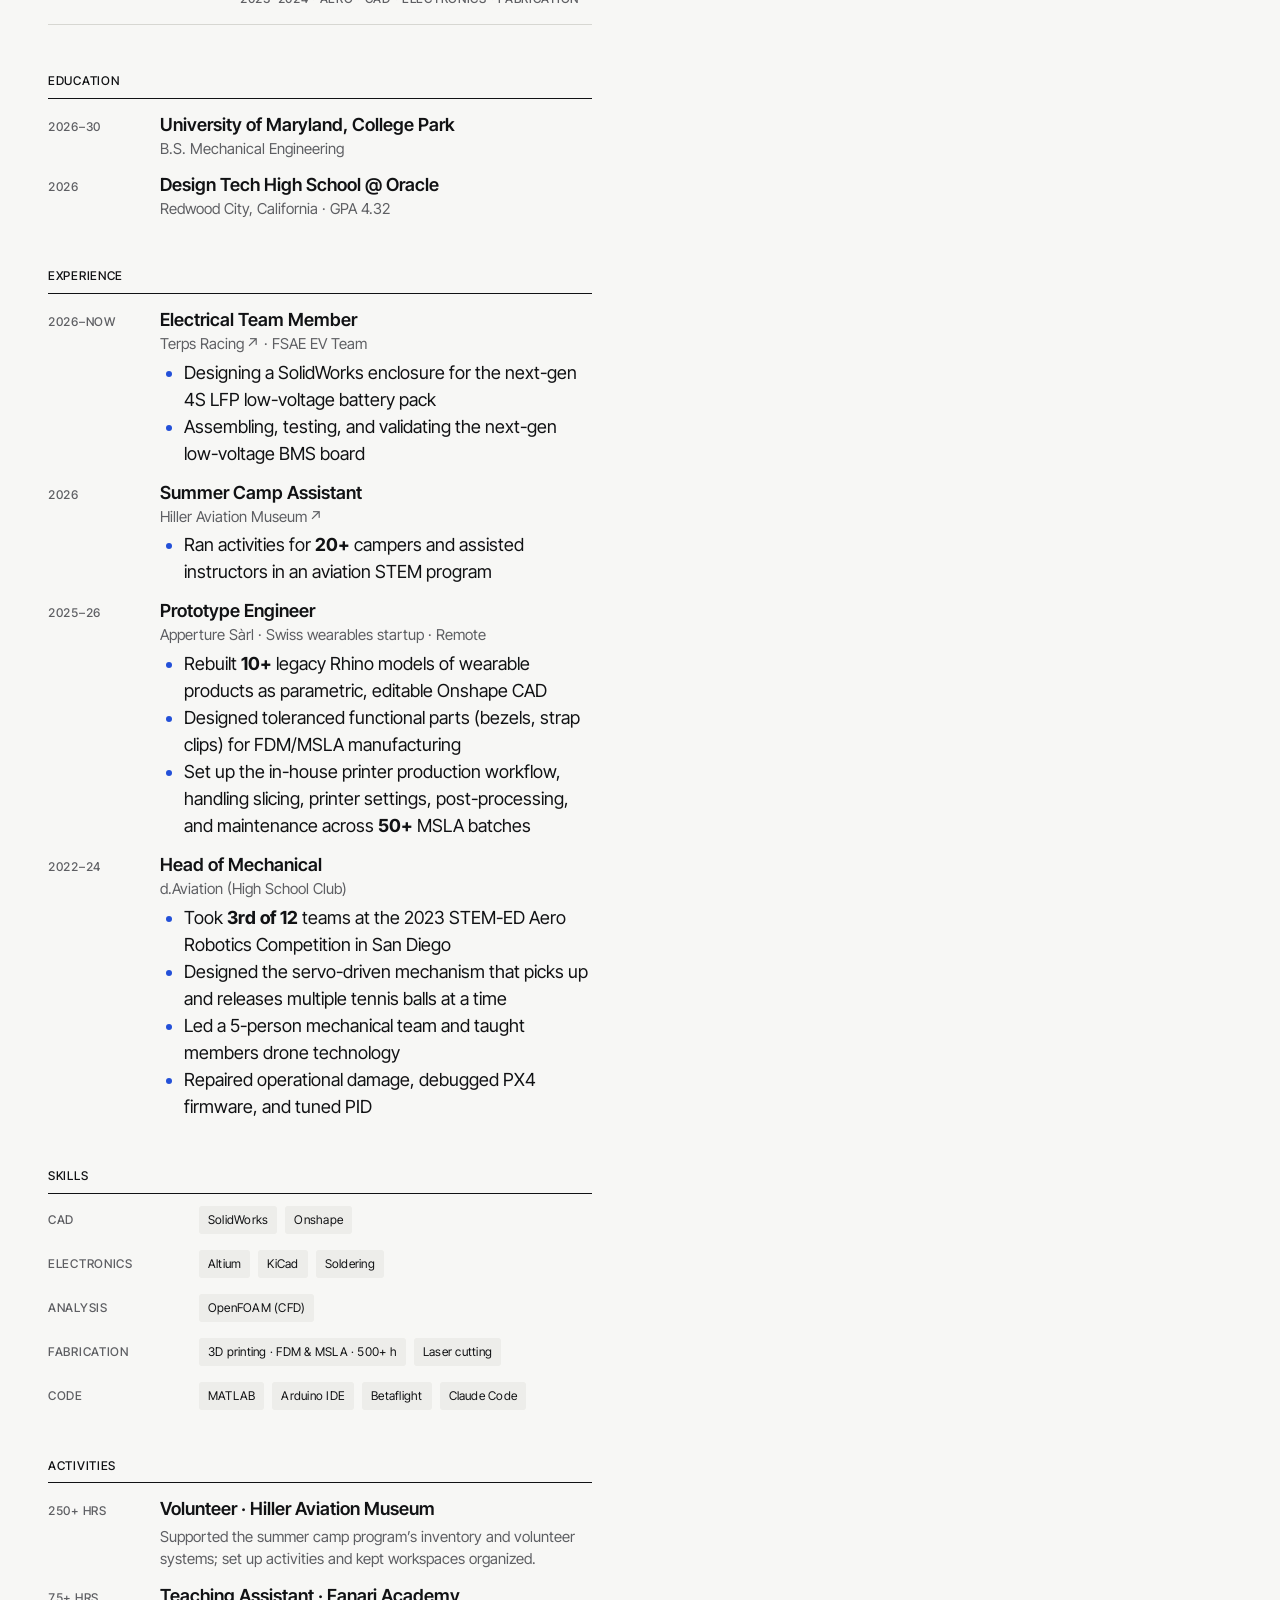
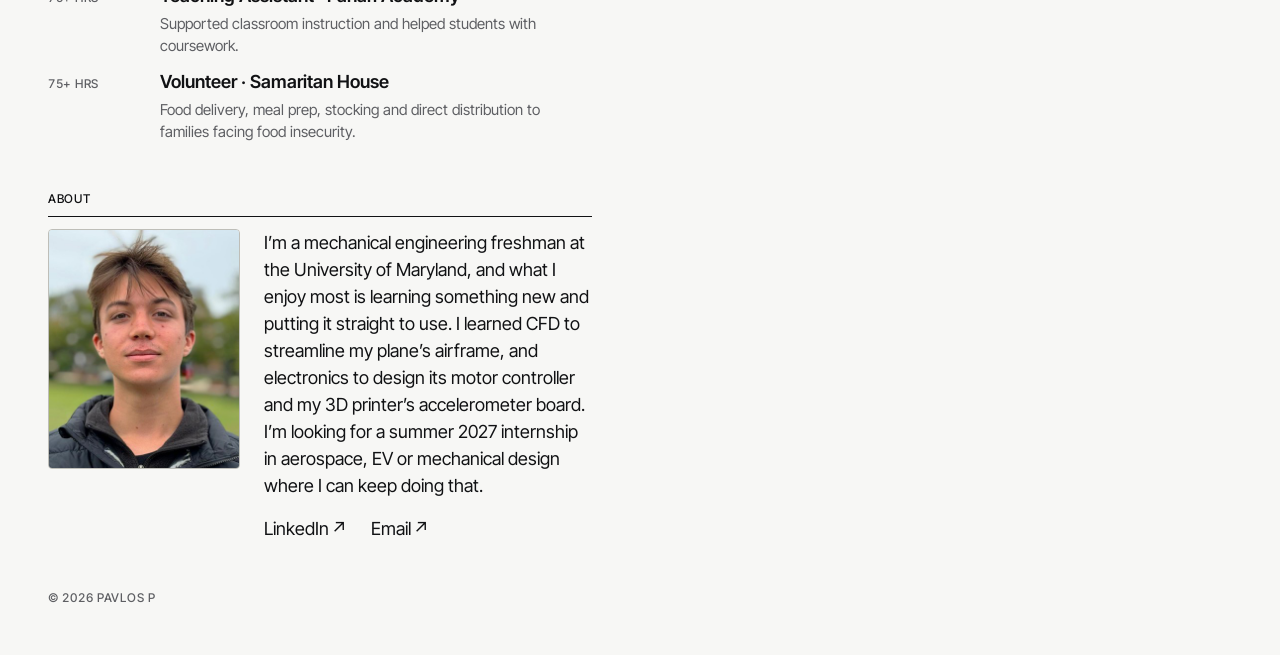
==== commit 74335abc: "Save" ====
--- a/index.html
+++ b/index.html
@@ -65,9 +65,6 @@
             <main class="index" aria-labelledby="projects-head">
                 <h2 class="mono section-head" id="projects-head">Projects</h2>
                 <div class="filter" id="project-filter" role="group" aria-label="Filter projects by discipline"></div>
-                <div class="mono muted index-head" aria-hidden="true">
-                    <span>No.</span><span></span><span>Part</span><span>Year</span>
-                </div>
                 <ol class="index-list" id="project-links-container"></ol>
                 <!-- The index is built by script.js; without it, say so and keep a way to get in touch -->
                 <noscript>
@@ -303,7 +300,7 @@
                             <video id="project-video" muted loop playsinline controls></video>
                             <img id="project-image" alt="" hidden>
                         </div>
-                        <figcaption class="mono muted" id="project-caption"></figcaption>
+                        <figcaption class="caption muted" id="project-caption"></figcaption>
                     </figure>
                     <section class="spec-sheet" id="project-specs" aria-labelledby="specs-head" hidden>
                         <h2 class="mono section-head" id="specs-head"></h2>
@@ -328,7 +325,7 @@
         <div class="lightbox-body">
             <img id="lightbox-img" alt="">
             <div class="lightbox-bar">
-                <p class="mono muted" id="lightbox-caption"></p>
+                <p class="caption muted" id="lightbox-caption"></p>
                 <form method="dialog"><button class="bare mono chip">Close</button></form>
             </div>
         </div>
--- a/style.css
+++ b/style.css
@@ -15,10 +15,14 @@
     --font-label: "Inter Tight", system-ui, sans-serif;
 
     --t-12: 12px;
+    /* Supporting text: meta lines, outcomes, result labels, captions */
+    --t-15: 15px;
     --t-18: 18px;
     --t-24: 24px;
     --t-40: 40px;
     --t-display: clamp(56px, 7.4vw, 112px);
+    /* Project titles: smaller than the name, so long titles stay within two lines */
+    --t-project: clamp(40px, 5.2vw, 72px);
 
     --s-1: 4px;
     --s-2: 8px;
@@ -105,6 +109,9 @@
 
 .muted { color: var(--ink-2); }
 
+/* Supporting voice: one step under body text, sentence case, for meta lines, outcomes, result labels and captions */
+.caption, .entry-meta, .entry-desc, .part-outcome, .result-label { font-size: var(--t-15); line-height: 1.45; }
+
 .title {
     font-family: var(--font);
     font-size: var(--t-18);
@@ -162,8 +169,8 @@
 
 .chip[aria-pressed="true"] { background: var(--ink); color: var(--paper); }
 
-/* Buttons (jump nav, filter chips) a step heavier than the labels */
-button.chip { font-weight: 600; }
+/* Buttons (jump nav, filter chips) a step heavier than the labels, all one size */
+button.chip { padding: var(--s-2) var(--s-3); font-weight: 600; }
 
 /* Label/value list; optional <div> rows span both columns via subgrid */
 .kv {
@@ -252,11 +259,22 @@
     gap: var(--s-7);
 }
 
+/* The hero fills the first screen: the section nav sits on its bottom edge and the résumé starts below the fold.
+   Subtracts the top padding (--s-7), the nav's offset under the intro (--s-6 − --s-3), the nav's measured
+   height (--jump-h) and a bottom inset (--s-6) */
+.intro {
+    display: flex;
+    flex-direction: column;
+    min-height: calc(100svh - var(--s-7) - (var(--s-6) - var(--s-3)) - var(--jump-h, 56px) - var(--s-6));
+}
+
 .name { margin: 0; }
 
-.lede { margin: var(--s-5) 0 0; }
-
-.bio { margin: var(--s-6) 0 0; }
+/* The bottom margin is the least gap above the bio */
+.lede { margin: var(--s-5) 0 var(--s-6); }
+
+/* The bio sits on a hairline at the bottom of the hero, just above the nav; the auto margin takes the spare height */
+.bio { margin: auto 0 0; padding-top: var(--s-5); border-top: var(--line-soft); }
 
 /* The featured part's image under the bio: only on narrow screens, where the panel is hidden */
 .frame.hero-frame { display: none; margin-top: var(--s-6); }
@@ -284,14 +302,22 @@
 
 .jump .chip { flex: none; }
 
+/* Buttons centered in the column. Auto margins rather than justify-content: center, which would clip the
+   first buttons once the row overflows and scrolls sideways (the margins then collapse to 0) */
+.jump > :first-child { margin-inline-start: auto; }
+.jump > :last-child { margin-inline-end: auto; }
+
 /* Section headings land below the stuck nav (--jump-h is its measured height) */
 .sheet-left .section-head { scroll-margin-top: calc(var(--jump-h, 0px) + var(--s-4)); }
 
 .jump .chip[aria-current="true"]:not(.chip-solid) { border-color: var(--accent); color: var(--accent); }
 .jump .chip-solid[aria-current="true"] { border-color: var(--accent); background: var(--accent); }
 
-.chip-solid { padding: var(--s-2) var(--s-4); background: var(--ink); color: var(--paper); }
+.chip-solid { background: var(--ink); color: var(--paper); }
 .chip-solid:is(:hover, :focus-visible) { border-color: var(--accent); background: var(--accent); }
+
+/* Once stuck, only the current section is highlighted: Projects drops to an outline while another section is read */
+.jump.is-stuck .chip-solid:not([aria-current="true"]):not(:hover, :focus-visible) { background: var(--paper); color: var(--ink); }
 
 /* Closing section: portrait beside the intro, the sign-off and contact links */
 .about-body {
@@ -336,6 +362,9 @@
     list-style: none;
 }
 
+/* Skills are labels, not buttons: a tint with no outline, so only clickable chips are ruled */
+.tags .chip { border-color: transparent; background: var(--paper-2); }
+
 /* A wider label column clears "Electronics" and "Fabrication"; rows get extra air for the taller chips */
 .skills { --kv-label: 7.5em; }
 .skills > div + div { padding-top: var(--s-4); }
@@ -354,17 +383,14 @@
 .filter .chip:is(:hover, :focus-visible):not([aria-pressed="true"]),
 .jump .chip:is(:hover, :focus-visible):not(.chip-solid) { color: var(--accent); }
 
-/* Index rows: number, thumbnail, title over outcome over tags, year */
-.index-head,
+/* Index rows: number, thumbnail, title over outcome over the year-and-tags line */
 .part {
     display: grid;
-    grid-template-columns: var(--s-7) var(--thumb-w) 1fr auto;
+    grid-template-columns: var(--s-6) var(--thumb-w) 1fr;
     gap: var(--s-4);
     align-items: baseline;
-    --thumb-w: 96px;
-}
-
-.index-head { padding-bottom: var(--s-2); border-bottom: var(--line-strong); }
+    --thumb-w: 128px;
+}
 
 .index-list { list-style: none; margin: 0; padding: 0; }
 .index-list > li { border-bottom: var(--line-soft); }
@@ -581,7 +607,9 @@
     min-height: 100vh;
     display: flex;
     flex-direction: column;
-    padding: 0 var(--s-7);
+    padding: 0 var(--gutter);
+    /* Page gutter, also the limit for media rows that break out of the text column */
+    --gutter: var(--s-7);
 }
 
 .project > * {
@@ -613,11 +641,11 @@
 .foot-cta { display: flex; flex-wrap: wrap; gap: var(--s-2) var(--s-5); }
 
 .project-head {
-    padding: var(--s-8) 0 var(--s-7);
+    padding: var(--s-7) 0;
     border-bottom: var(--line-soft);
 }
 
-.project-title { margin: 0; }
+.project-title { margin: 0; font-size: var(--t-project); line-height: 1; }
 .project-subtitle { margin: var(--s-4) 0 0; }
 
 .project-grid {
@@ -628,6 +656,7 @@
 
 /* Summary: the 15-second read (problem, role, timeline, tools) above the key results */
 .summary { --kv-label: 7.5em; }
+.summary dd { max-width: 62ch; }
 
 /* Key results: ruled cells, value over a plain-language label over the mono detail */
 .results {
@@ -766,10 +795,15 @@
 .fig-img { display: block; width: 100%; height: auto; cursor: zoom-in; }
 video.fig-img { cursor: auto; }
 
-/* Media rows: ink gutters between items, like .cells; --aspect (summed width/height, set by script.js)
-   caps the row at about 560px tall, so a lone portrait doesn't fill the column */
+/* Media rows: ink gutters between items, like .cells. They break out of the text column up to the article
+   width, centered on the text; --aspect (summed width/height, set by script.js) caps the row at about 560px tall,
+   so a lone portrait doesn't fill the column */
 .fig-media { display: grid; gap: 1px; background: var(--ink); }
-.fig.has-media { max-width: calc(560px * var(--aspect)); margin-inline: auto; }
+.fig.has-media {
+    --w: min(var(--article), calc(560px * var(--aspect)), calc(100vw - 2 * var(--gutter)));
+    width: var(--w);
+    margin-inline: calc(50% - var(--w) / 2);
+}
 
 /* Lightbox: a figure photo at full size over a dimmed page. The dialog has no padding (the body does),
    so script.js can tell a backdrop click from a click inside */
@@ -931,6 +965,9 @@
         padding: var(--s-5) var(--s-4) var(--s-7);
     }
 
+    /* Same first-screen hero, for the smaller top padding (--s-5) and bottom inset (--s-4) */
+    .intro { min-height: calc(100svh - var(--s-5) - (var(--s-6) - var(--s-3)) - var(--jump-h, 56px) - var(--s-4)); }
+
     .panel { display: none; }
 
     .frame.hero-frame { display: grid; }
@@ -945,13 +982,10 @@
     .about-body { grid-template-columns: 1fr; }
     .headshot { width: var(--portrait-w); }
 
-    /* Rows drop to three columns; the year moves under the outcome */
-    .index-head,
+    /* Narrower number and thumbnail columns */
     .part { grid-template-columns: var(--s-5) var(--thumb-w) 1fr; --thumb-w: 72px; }
-    .part > :last-child { grid-column: 3; }
-    .index-head > :last-child { display: none; }
-
-    .project { padding: 0 var(--s-4); }
+
+    .project { --gutter: var(--s-4); }
     .project-head { padding: var(--s-7) 0 var(--s-6); }
 
     .fig-plate { padding: var(--s-4); }
@@ -967,6 +1001,7 @@
     .panel, .jump, .filter, .hero-frame, .project-bar, .toc, .next-part, .lightbox, video { display: none !important; }
 
     .sheet-left { width: auto; min-height: 0; padding: 0; gap: var(--s-6); }
+    .intro { min-height: 0; }
     .project { min-height: 0; padding: 0; }
     .project-head { padding-top: 0; }
 
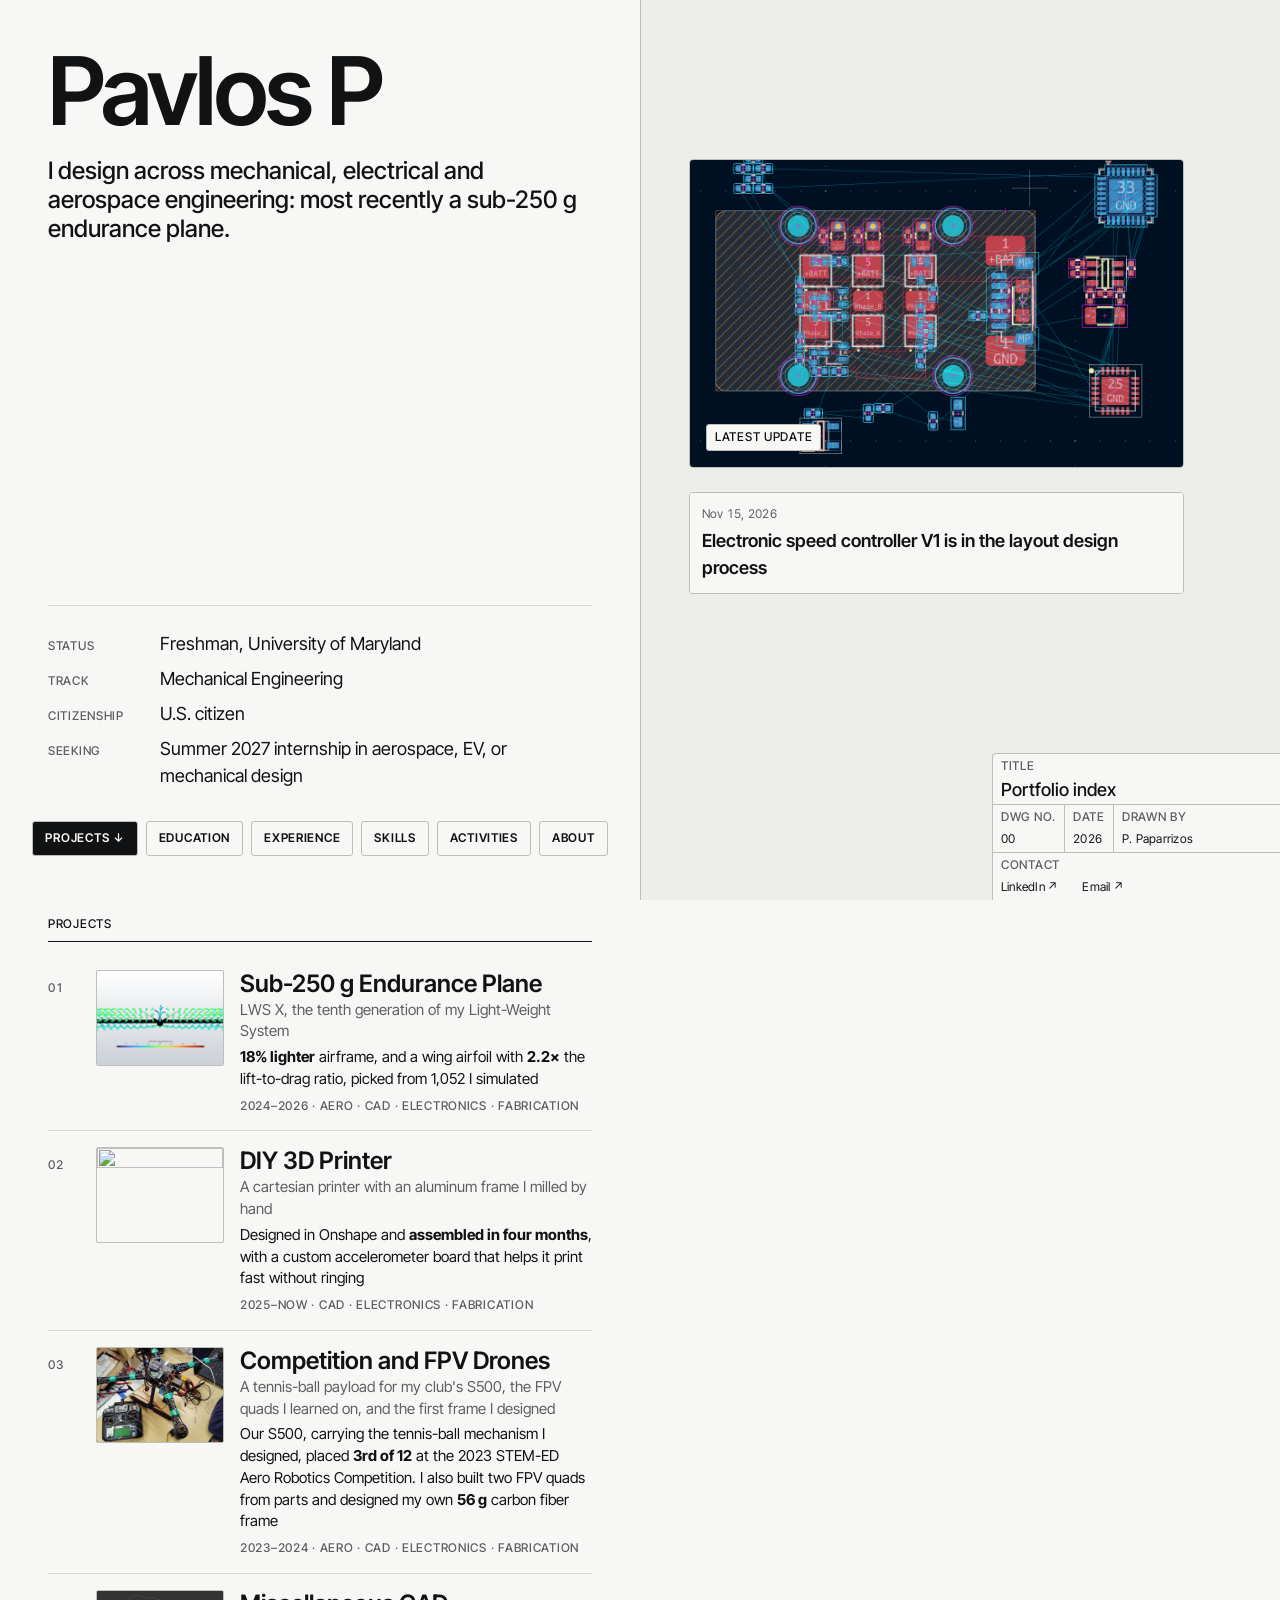
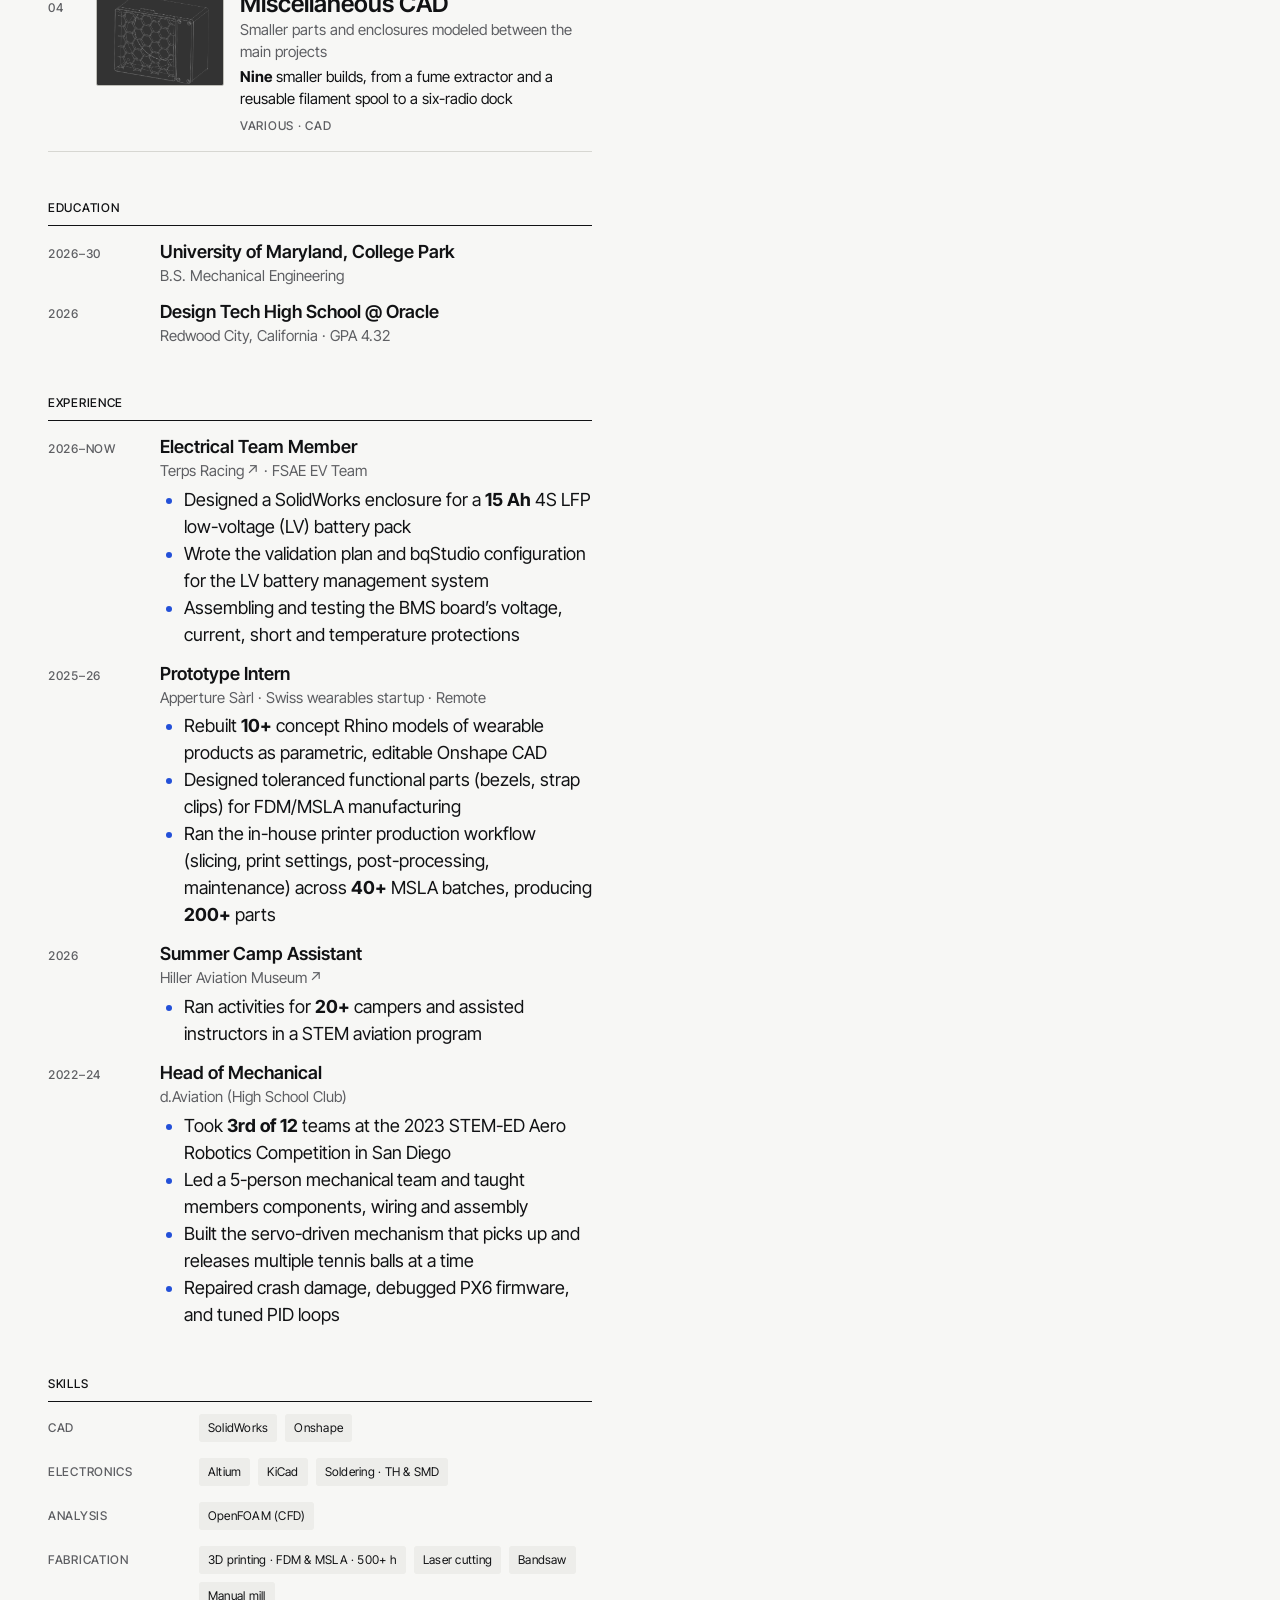
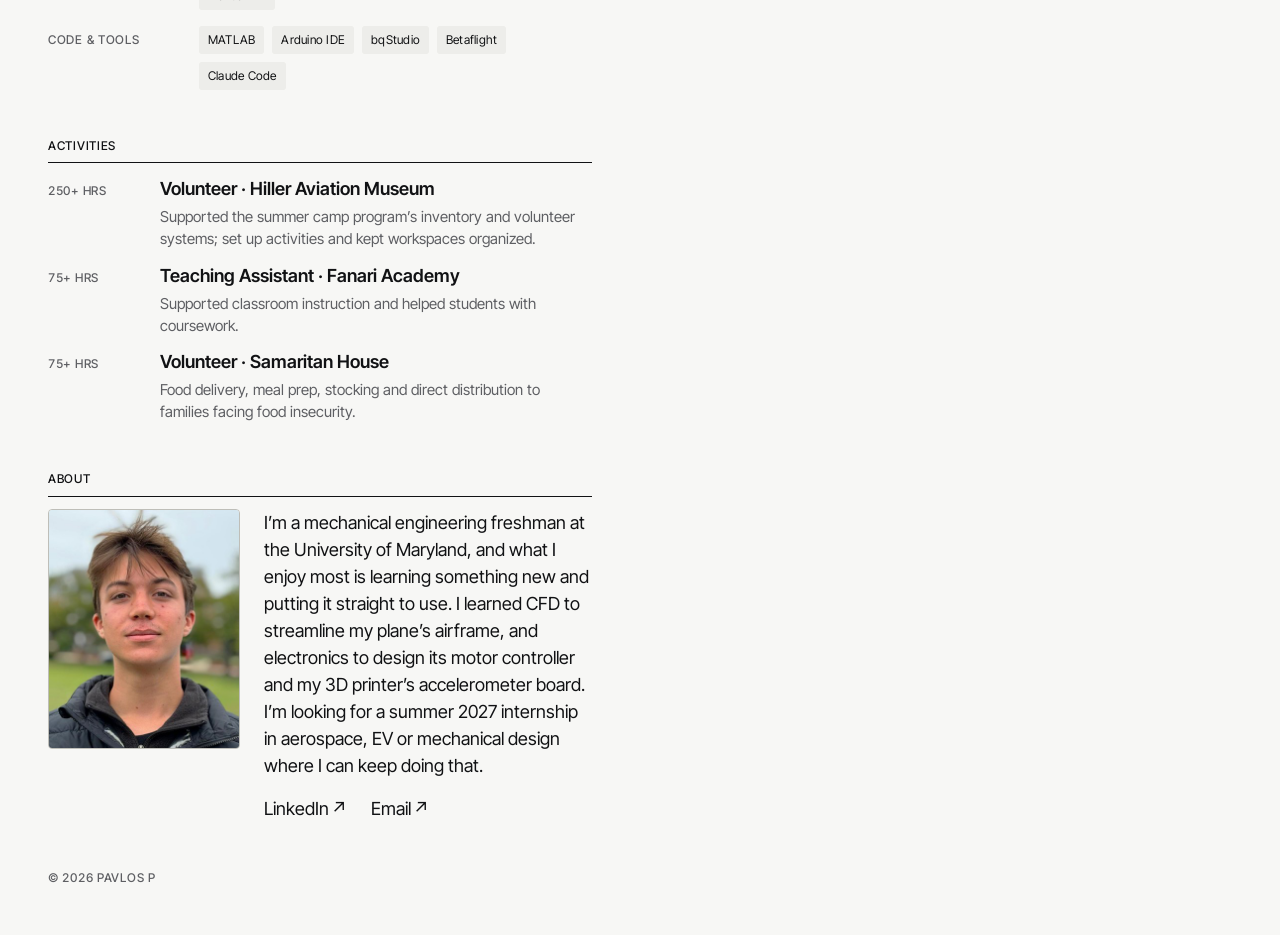
==== commit 92f5ac8d: "Updates" ====
--- a/index.html
+++ b/index.html
@@ -64,7 +64,6 @@
 
             <main class="index" aria-labelledby="projects-head">
                 <h2 class="mono section-head" id="projects-head">Projects</h2>
-                <div class="filter" id="project-filter" role="group" aria-label="Filter projects by discipline"></div>
                 <ol class="index-list" id="project-links-container"></ol>
                 <!-- The index is built by script.js; without it, say so and keep a way to get in touch -->
                 <noscript>
@@ -104,8 +103,21 @@
                             <span class="title upright entry-title">Electrical Team Member</span>
                             <span class="muted entry-meta"><a class="link" href="https://racing.umd.edu/formula-ev" target="_blank" rel="noopener">Terps Racing</a> &middot; FSAE EV Team</span>
                             <ul class="marks entry-points">
-                                <li>Designing a SolidWorks enclosure for the next-gen 4S LFP low-voltage battery pack</li>
-                                <li>Assembling, testing, and validating the next-gen low-voltage BMS board</li>
+                                <li>Designed a SolidWorks enclosure for a <strong>15&nbsp;Ah</strong> 4S LFP low-voltage (LV) battery pack</li>
+                                <li>Wrote the validation plan and bqStudio configuration for the LV battery management system</li>
+                                <li>Assembling and testing the BMS board&rsquo;s voltage, current, short and temperature protections</li>
+                            </ul>
+                        </dd>
+                    </div>
+                    <div>
+                        <dt class="mono">2025&ndash;26</dt>
+                        <dd>
+                            <span class="title upright entry-title">Prototype Intern</span>
+                            <span class="muted entry-meta">Apperture S&agrave;rl &middot; Swiss wearables startup &middot; Remote</span>
+                            <ul class="marks entry-points">
+                                <li>Rebuilt <strong>10+</strong> concept Rhino models of wearable products as parametric, editable Onshape CAD</li>
+                                <li>Designed toleranced functional parts (bezels, strap clips) for FDM/MSLA manufacturing</li>
+                                <li>Ran the in-house printer production workflow (slicing, print settings, post-processing, maintenance) across <strong>40+</strong> MSLA batches, producing <strong>200+</strong> parts</li>
                             </ul>
                         </dd>
                     </div>
@@ -115,19 +127,7 @@
                             <span class="title upright entry-title">Summer Camp Assistant</span>
                             <span class="muted entry-meta"><a class="link" href="https://www.hiller.org" target="_blank" rel="noopener">Hiller Aviation Museum</a></span>
                             <ul class="marks entry-points">
-                                <li>Ran activities for <strong>20+</strong> campers and assisted instructors in an aviation STEM program</li>
-                            </ul>
-                        </dd>
-                    </div>
-                    <div>
-                        <dt class="mono">2025&ndash;26</dt>
-                        <dd>
-                            <span class="title upright entry-title">Prototype Engineer</span>
-                            <span class="muted entry-meta">Apperture S&agrave;rl &middot; Swiss wearables startup &middot; Remote</span>
-                            <ul class="marks entry-points">
-                                <li>Rebuilt <strong>10+</strong> legacy Rhino models of wearable products as parametric, editable Onshape CAD</li>
-                                <li>Designed toleranced functional parts (bezels, strap clips) for FDM/MSLA manufacturing</li>
-                                <li>Set up the in-house printer production workflow, handling slicing, printer settings, post-processing, and maintenance across <strong>50+</strong> MSLA batches</li>
+                                <li>Ran activities for <strong>20+</strong> campers and assisted instructors in a STEM aviation program</li>
                             </ul>
                         </dd>
                     </div>
@@ -138,9 +138,9 @@
                             <span class="muted entry-meta">d.Aviation (High School Club)</span>
                             <ul class="marks entry-points">
                                 <li>Took <strong>3rd of 12</strong> teams at the 2023 STEM-ED Aero Robotics Competition in San Diego</li>
-                                <li>Designed the servo-driven mechanism that picks up and releases multiple tennis balls at a time</li>
-                                <li>Led a 5-person mechanical team and taught members drone technology</li>
-                                <li>Repaired operational damage, debugged PX4 firmware, and tuned PID</li>
+                                <li>Led a 5-person mechanical team and taught members components, wiring and assembly</li>
+                                <li>Built the servo-driven mechanism that picks up and releases multiple tennis balls at a time</li>
+                                <li>Repaired crash damage, debugged PX6 firmware, and tuned PID loops</li>
                             </ul>
                         </dd>
                     </div>
@@ -164,7 +164,7 @@
                         <dd><ul class="tags">
                             <li class="mono-data chip">Altium</li>
                             <li class="mono-data chip">KiCad</li>
-                            <li class="mono-data chip">Soldering</li>
+                            <li class="mono-data chip">Soldering &middot; TH &amp; SMD</li>
                         </ul></dd>
                     </div>
                     <div>
@@ -178,13 +178,16 @@
                         <dd><ul class="tags">
                             <li class="mono-data chip">3D printing &middot; FDM &amp; MSLA &middot; 500+ h</li>
                             <li class="mono-data chip">Laser cutting</li>
-                        </ul></dd>
-                    </div>
-                    <div>
-                        <dt class="mono">Code</dt>
+                            <li class="mono-data chip">Bandsaw</li>
+                            <li class="mono-data chip">Manual mill</li>
+                        </ul></dd>
+                    </div>
+                    <div>
+                        <dt class="mono">Code &amp; tools</dt>
                         <dd><ul class="tags">
                             <li class="mono-data chip">MATLAB</li>
                             <li class="mono-data chip">Arduino IDE</li>
+                            <li class="mono-data chip">bqStudio</li>
                             <li class="mono-data chip">Betaflight</li>
                             <li class="mono-data chip">Claude Code</li>
                         </ul></dd>
--- a/style.css
+++ b/style.css
@@ -39,7 +39,7 @@
     /* Corner rounding: boxes (frames, plates, ruled cell groups) and small parts (thumbnails, tooltips, focus rings) */
     --radius: 4px;
     --radius-sm: 2px;
-    /* Chips (buttons, filters, skill tags): between the two, so they read as buttons */
+    /* Chips (buttons, skill tags): between the two, so they read as buttons */
     --radius-chip: 3px;
     --article: 960px;
 
@@ -169,7 +169,7 @@
 
 .chip[aria-pressed="true"] { background: var(--ink); color: var(--paper); }
 
-/* Buttons (jump nav, filter chips) a step heavier than the labels, all one size */
+/* Buttons (jump nav) a step heavier than the labels, all one size */
 button.chip { padding: var(--s-2) var(--s-3); font-weight: 600; }
 
 /* Label/value list; optional <div> rows span both columns via subgrid */
@@ -293,7 +293,9 @@
     scrollbar-width: none;
     /* The column's flex gap is --s-7; the nav sits --s-6 under the bio, less its own top padding */
     margin: calc(var(--s-6) - var(--s-7) - var(--s-3)) calc(-1 * var(--s-7)) 0;
-    padding: var(--s-3) var(--s-7);
+    /* Narrow side padding: the centered buttons don't need the column gutter, and the full --s-7 made the row
+       overflow (and drop to left-aligned scrolling) on columns under ~810px, e.g. 1920px screens at 125% scale */
+    padding: var(--s-3) var(--s-4);
     background: var(--paper);
     transition: box-shadow var(--dur) var(--ease);
 }
@@ -369,18 +371,6 @@
 .skills { --kv-label: 7.5em; }
 .skills > div + div { padding-top: var(--s-4); }
 
-/* Discipline filter: chip toggles above the index */
-.filter {
-    display: flex;
-    flex-wrap: wrap;
-    gap: var(--s-2);
-    margin-bottom: var(--s-4);
-}
-
-/* How many parts the chosen filter shows, at the end of the chip row */
-.filter-status { align-self: center; margin-left: auto; }
-
-.filter .chip:is(:hover, :focus-visible):not([aria-pressed="true"]),
 .jump .chip:is(:hover, :focus-visible):not(.chip-solid) { color: var(--accent); }
 
 /* Index rows: number, thumbnail, title over outcome over the year-and-tags line */
@@ -452,6 +442,12 @@
 }
 
 .results.panel-results { width: var(--frame-w); margin: 0; }
+
+/* Idle feed: each cell is a link (date over title) filling its cell, so the whole cell is the target */
+.results li.feed-item { padding: 0; }
+.feed-post { height: 100%; padding: var(--s-3); transition: background-color var(--dur) var(--ease); }
+a.feed-post:is(:hover, :focus-visible) { background: var(--paper-2); }
+a.feed-post:focus-visible { outline-offset: calc(-1 * var(--s-1)); }
 
 .frame {
     position: relative;
@@ -973,10 +969,7 @@
     .frame.hero-frame { display: grid; }
 
     /* The nav row bleeds to the narrower page gutter */
-    .jump {
-        margin-inline: calc(-1 * var(--s-4));
-        padding-inline: var(--s-4);
-    }
+    .jump { margin-inline: calc(-1 * var(--s-4)); }
 
     /* Portrait stacks above the text */
     .about-body { grid-template-columns: 1fr; }
@@ -998,7 +991,7 @@
 
 /* ---------- Print and save-to-PDF: one column of content, no navigation; script.js opens the folds ---------- */
 @media print {
-    .panel, .jump, .filter, .hero-frame, .project-bar, .toc, .next-part, .lightbox, video { display: none !important; }
+    .panel, .jump, .hero-frame, .project-bar, .toc, .next-part, .lightbox, video { display: none !important; }
 
     .sheet-left { width: auto; min-height: 0; padding: 0; gap: var(--s-6); }
     .intro { min-height: 0; }
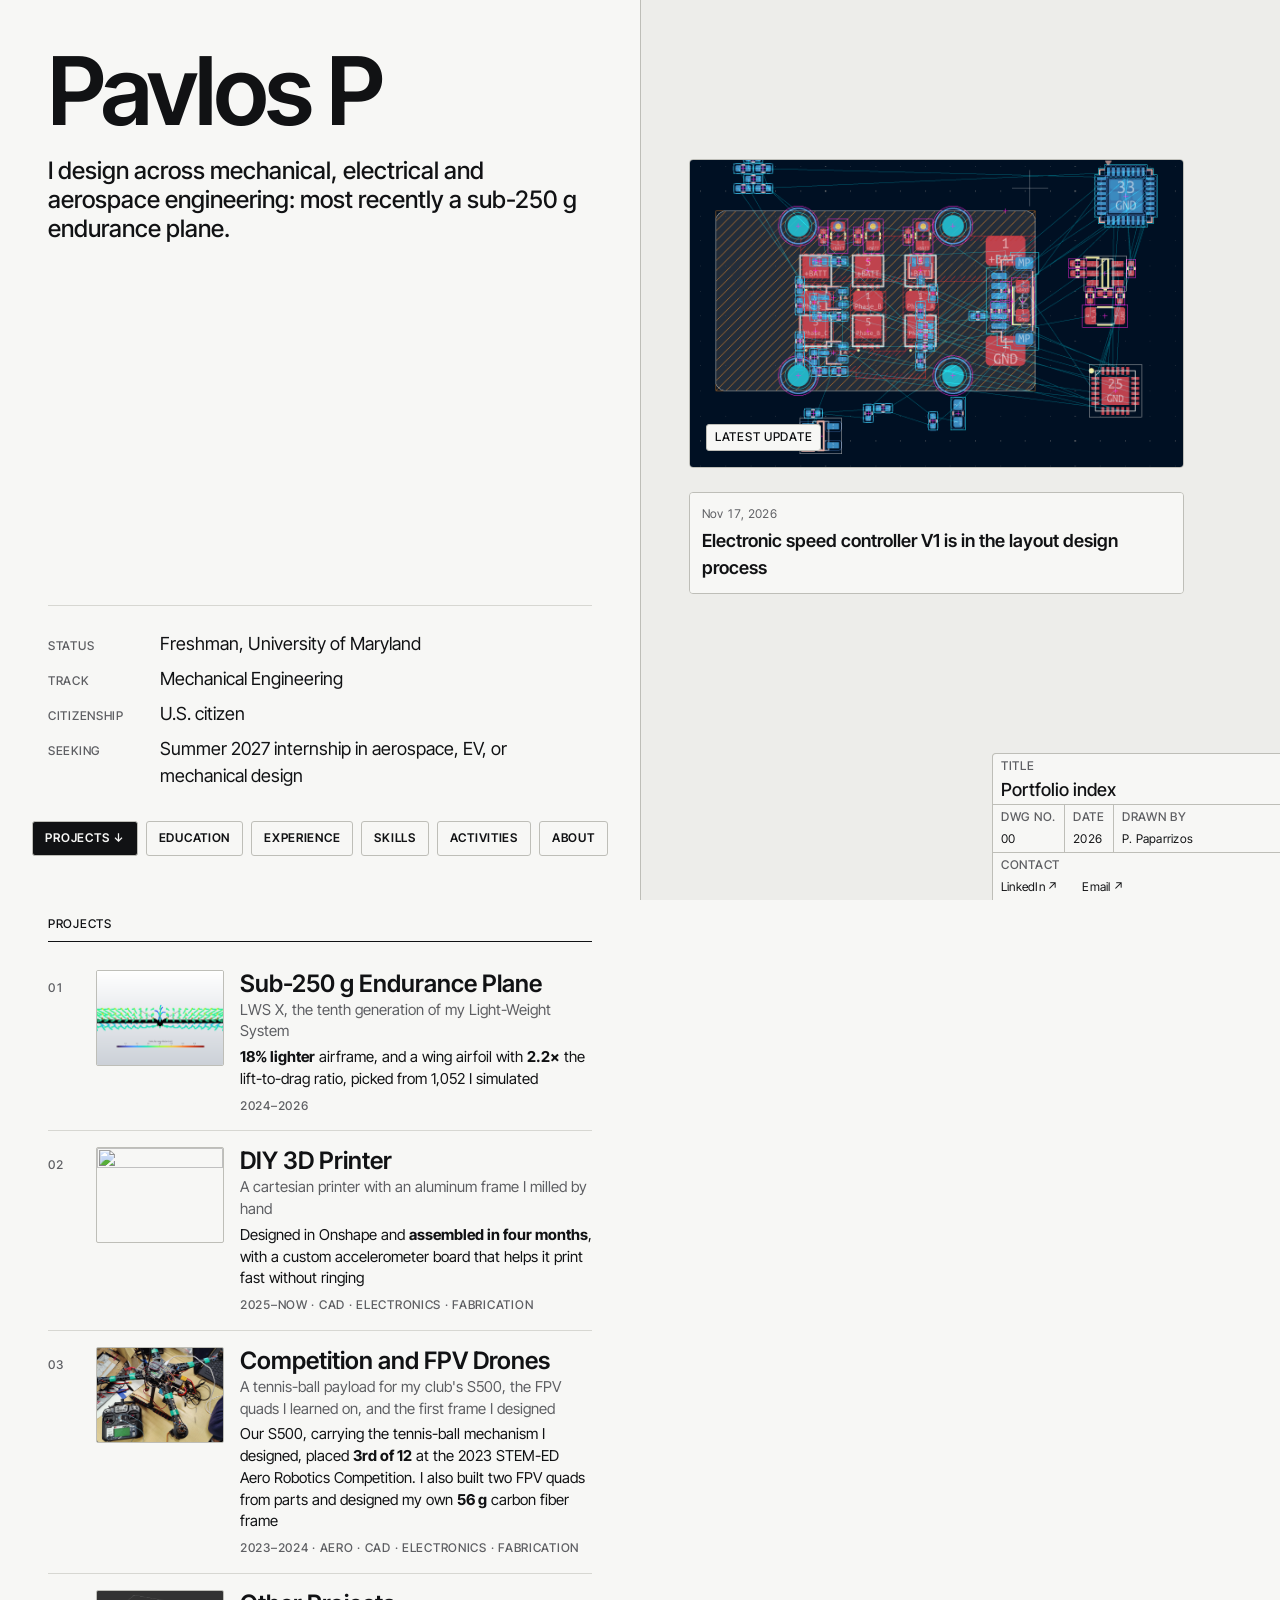
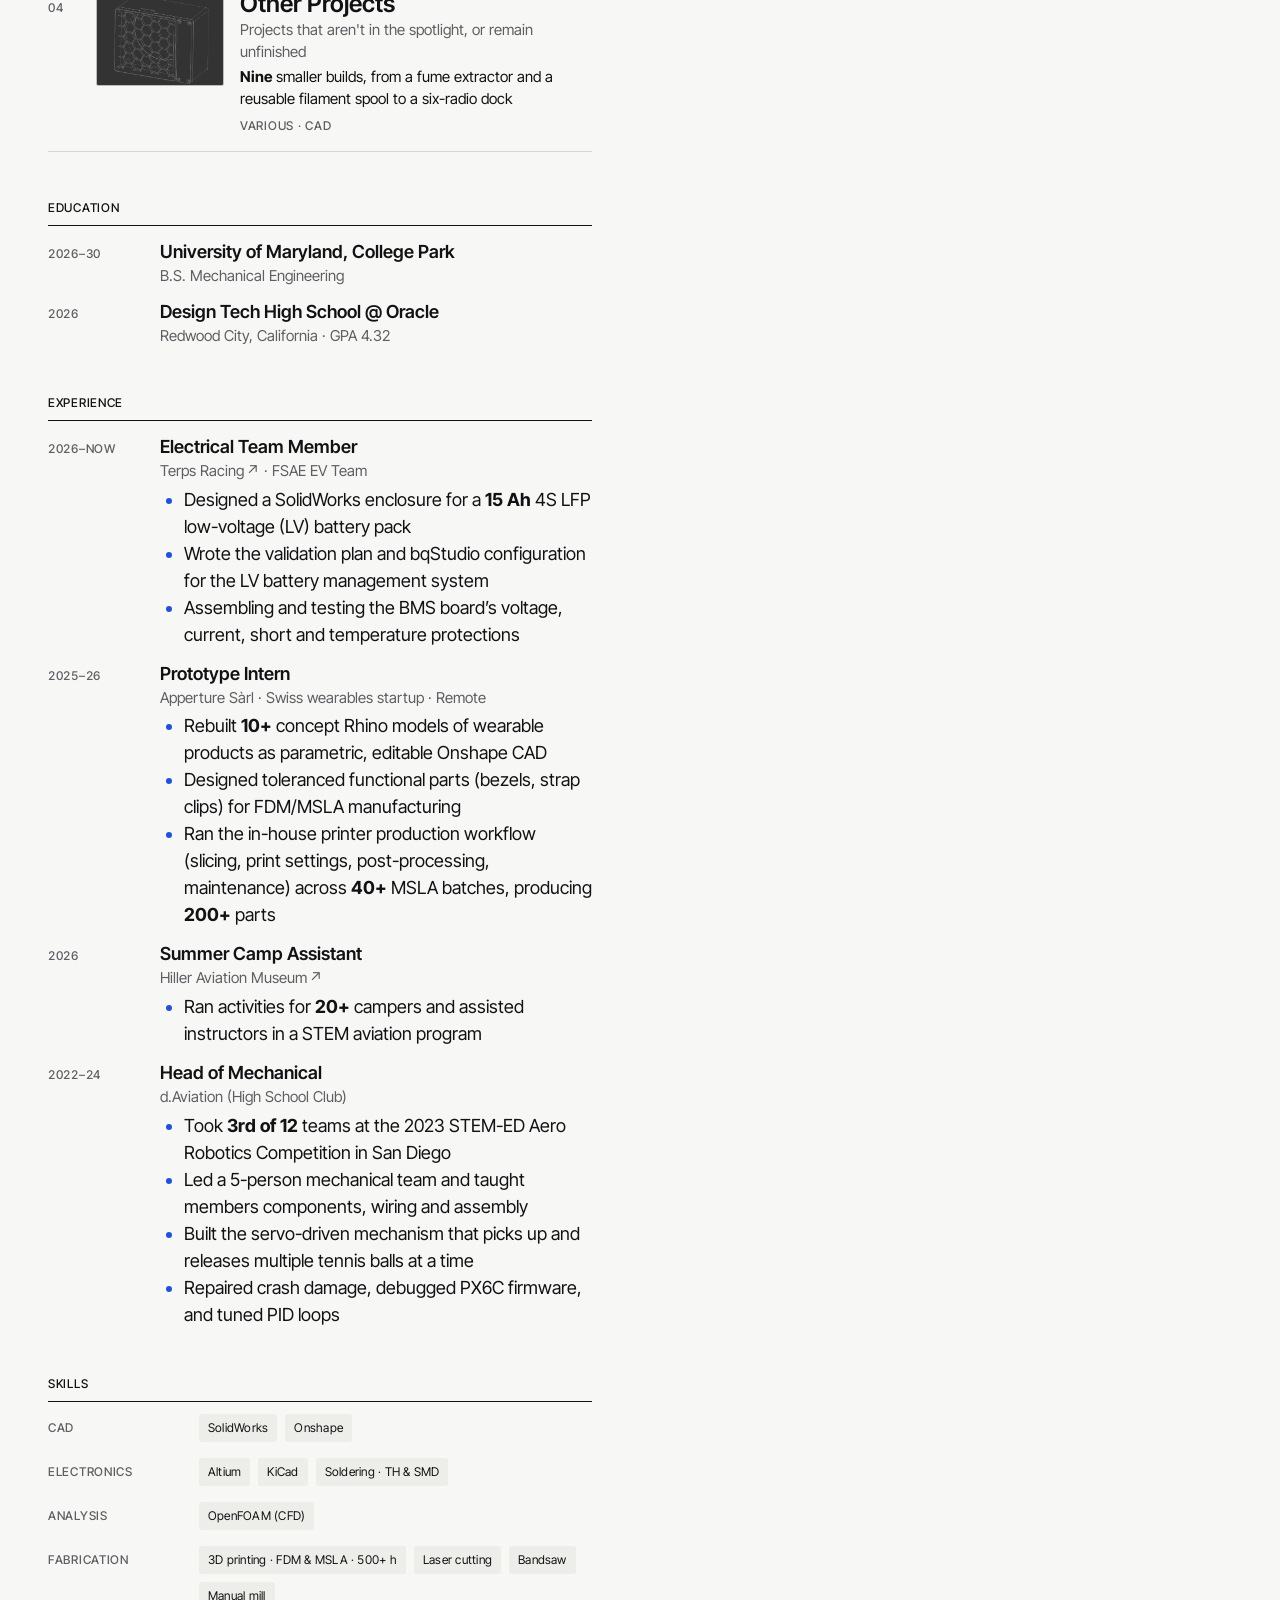
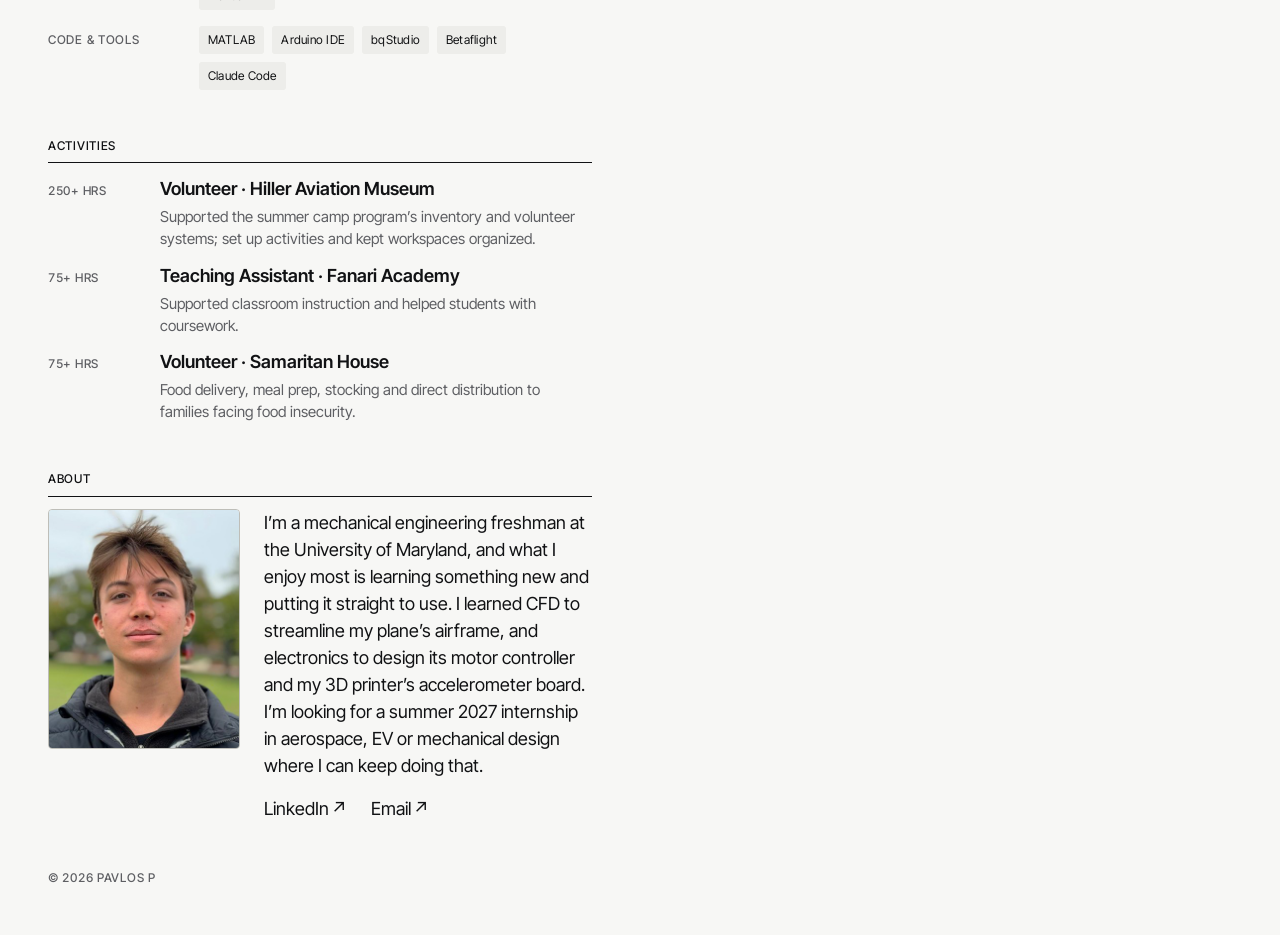
==== commit 0f1722a7: "changes" ====
--- a/index.html
+++ b/index.html
@@ -98,22 +98,22 @@
                 <!-- edit:experience -->
                 <dl class="kv rows">
                     <div>
-                        <dt class="mono">2026&ndash;Now</dt>
+                        <dt class="mono">2026–Now</dt>
                         <dd>
                             <span class="title upright entry-title">Electrical Team Member</span>
-                            <span class="muted entry-meta"><a class="link" href="https://racing.umd.edu/formula-ev" target="_blank" rel="noopener">Terps Racing</a> &middot; FSAE EV Team</span>
+                            <span class="muted entry-meta"><a class="link" href="https://racing.umd.edu/formula-ev" target="_blank" rel="noopener">Terps Racing</a> · FSAE EV Team</span>
                             <ul class="marks entry-points">
                                 <li>Designed a SolidWorks enclosure for a <strong>15&nbsp;Ah</strong> 4S LFP low-voltage (LV) battery pack</li>
                                 <li>Wrote the validation plan and bqStudio configuration for the LV battery management system</li>
-                                <li>Assembling and testing the BMS board&rsquo;s voltage, current, short and temperature protections</li>
+                                <li>Assembling and testing the BMS board’s voltage, current, short and temperature protections</li>
                             </ul>
                         </dd>
                     </div>
                     <div>
-                        <dt class="mono">2025&ndash;26</dt>
+                        <dt class="mono">2025–26</dt>
                         <dd>
                             <span class="title upright entry-title">Prototype Intern</span>
-                            <span class="muted entry-meta">Apperture S&agrave;rl &middot; Swiss wearables startup &middot; Remote</span>
+                            <span class="muted entry-meta">Apperture Sàrl · Swiss wearables startup · Remote</span>
                             <ul class="marks entry-points">
                                 <li>Rebuilt <strong>10+</strong> concept Rhino models of wearable products as parametric, editable Onshape CAD</li>
                                 <li>Designed toleranced functional parts (bezels, strap clips) for FDM/MSLA manufacturing</li>
@@ -132,7 +132,7 @@
                         </dd>
                     </div>
                     <div>
-                        <dt class="mono">2022&ndash;24</dt>
+                        <dt class="mono">2022–24</dt>
                         <dd>
                             <span class="title upright entry-title">Head of Mechanical</span>
                             <span class="muted entry-meta">d.Aviation (High School Club)</span>
@@ -140,7 +140,7 @@
                                 <li>Took <strong>3rd of 12</strong> teams at the 2023 STEM-ED Aero Robotics Competition in San Diego</li>
                                 <li>Led a 5-person mechanical team and taught members components, wiring and assembly</li>
                                 <li>Built the servo-driven mechanism that picks up and releases multiple tennis balls at a time</li>
-                                <li>Repaired crash damage, debugged PX6 firmware, and tuned PID loops</li>
+                                <li>Repaired crash damage, debugged PX6C firmware, and tuned PID loops</li>
                             </ul>
                         </dd>
                     </div>
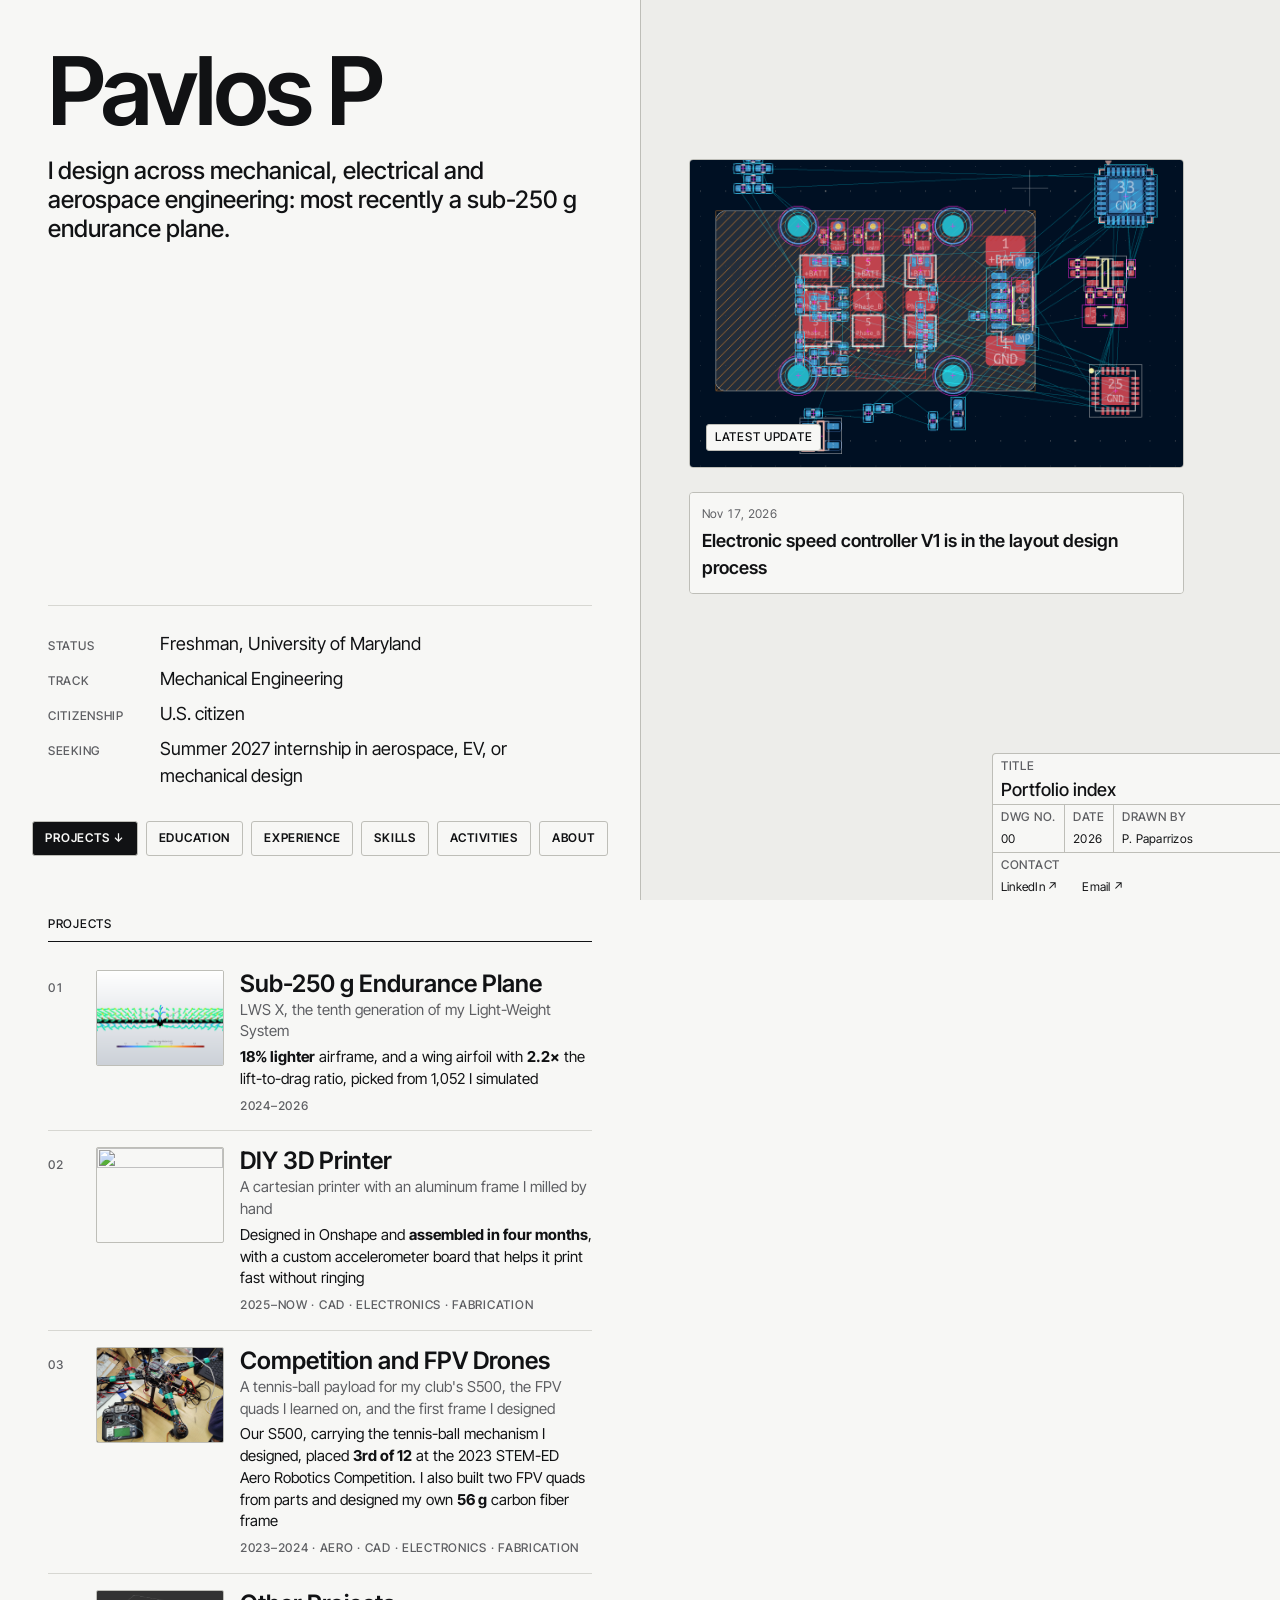
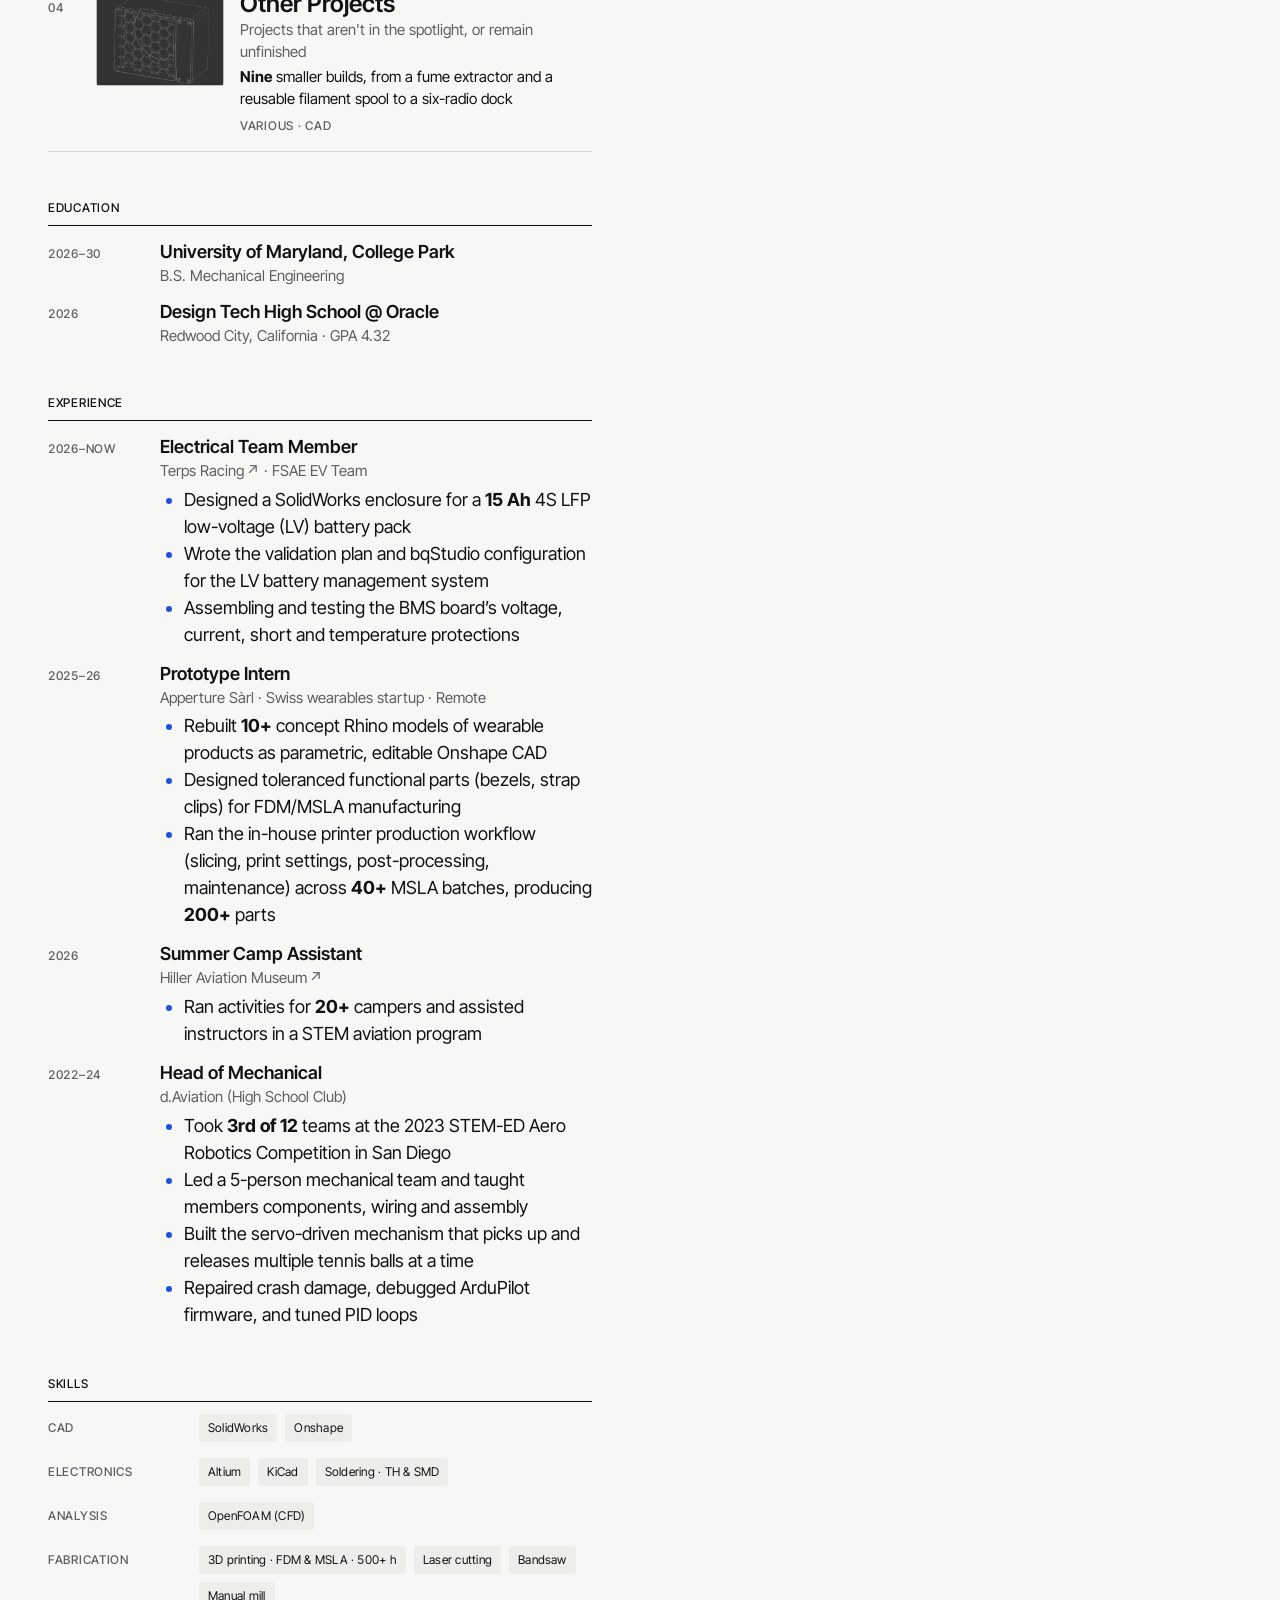
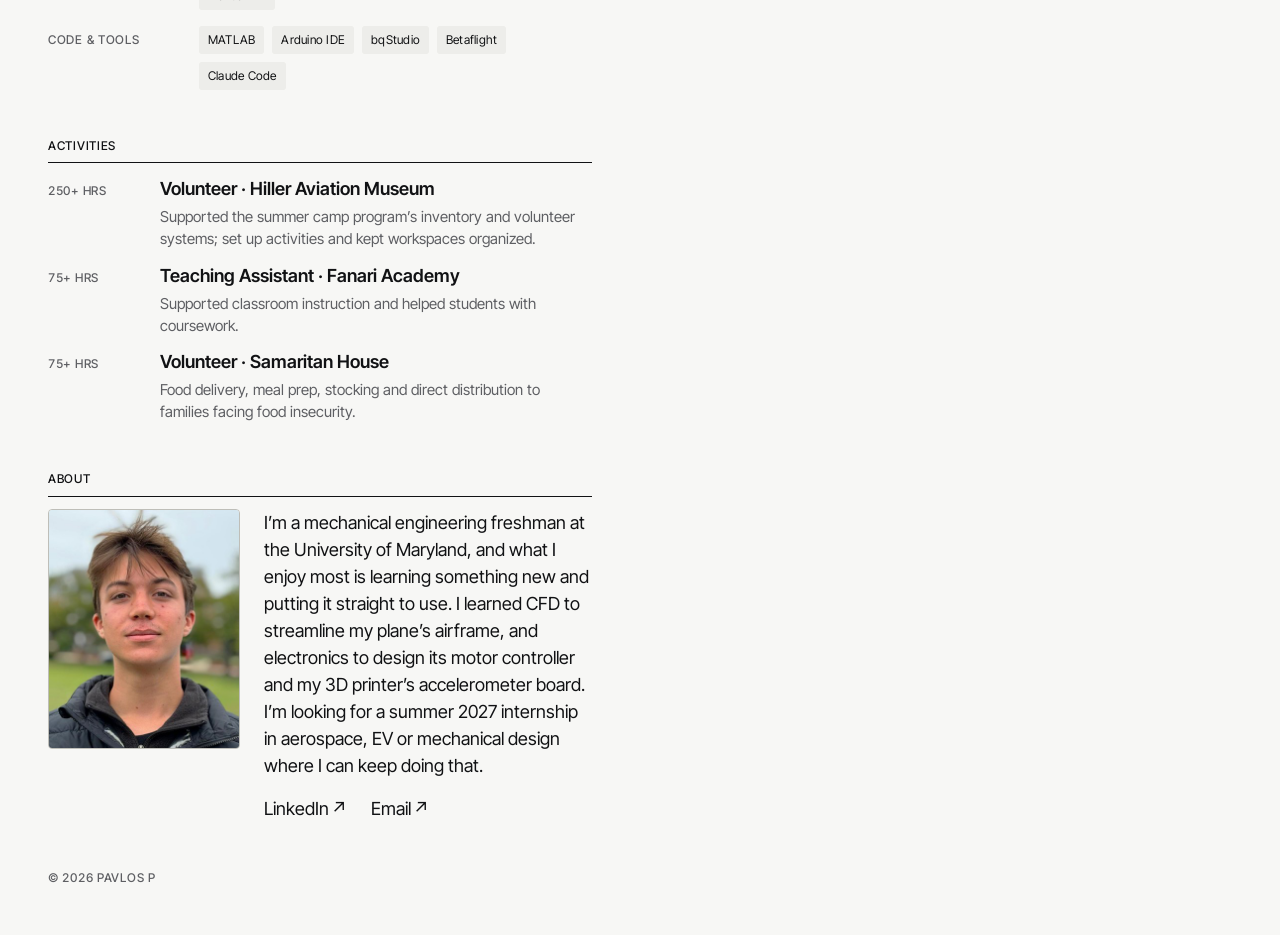
==== commit 3345f411: ".." ====
--- a/index.html
+++ b/index.html
@@ -140,7 +140,7 @@
                                 <li>Took <strong>3rd of 12</strong> teams at the 2023 STEM-ED Aero Robotics Competition in San Diego</li>
                                 <li>Led a 5-person mechanical team and taught members components, wiring and assembly</li>
                                 <li>Built the servo-driven mechanism that picks up and releases multiple tennis balls at a time</li>
-                                <li>Repaired crash damage, debugged PX6C firmware, and tuned PID loops</li>
+                                <li>Repaired crash damage, debugged ArduPilot firmware, and tuned PID loops</li>
                             </ul>
                         </dd>
                     </div>
